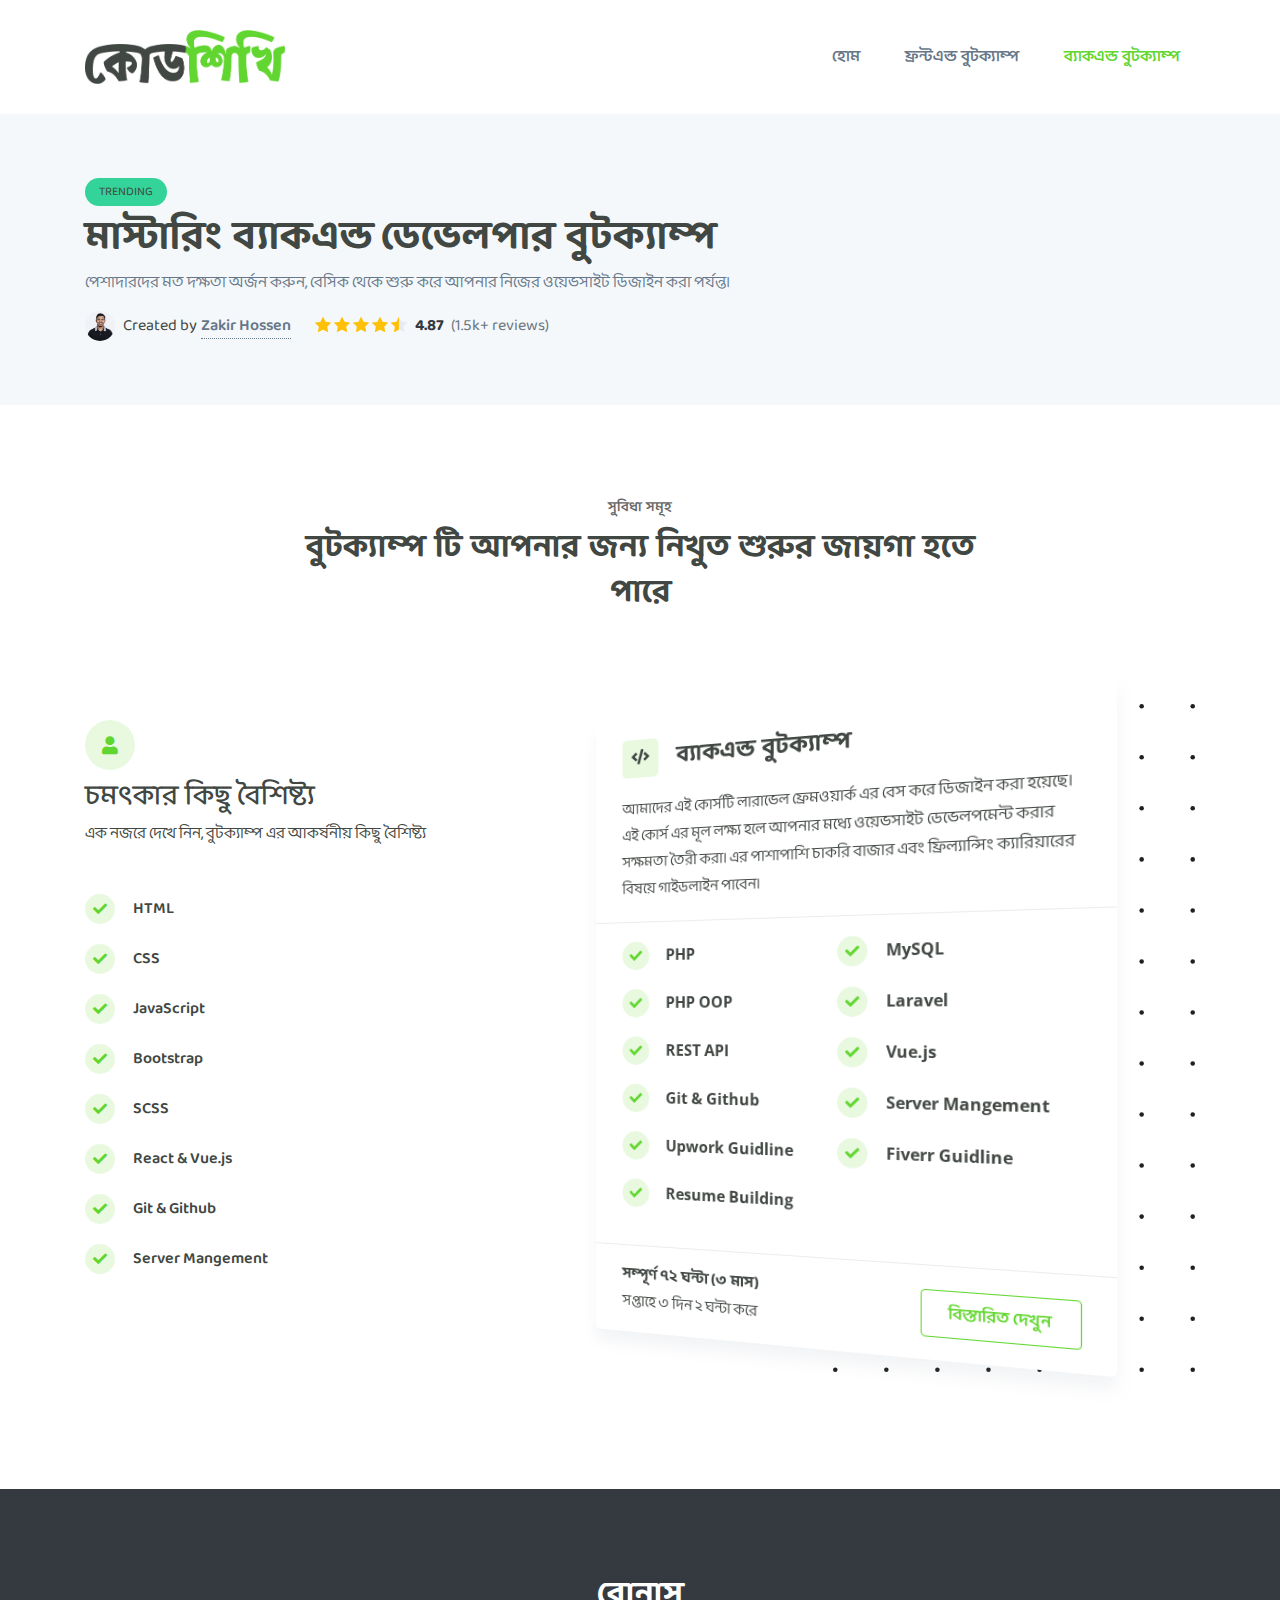
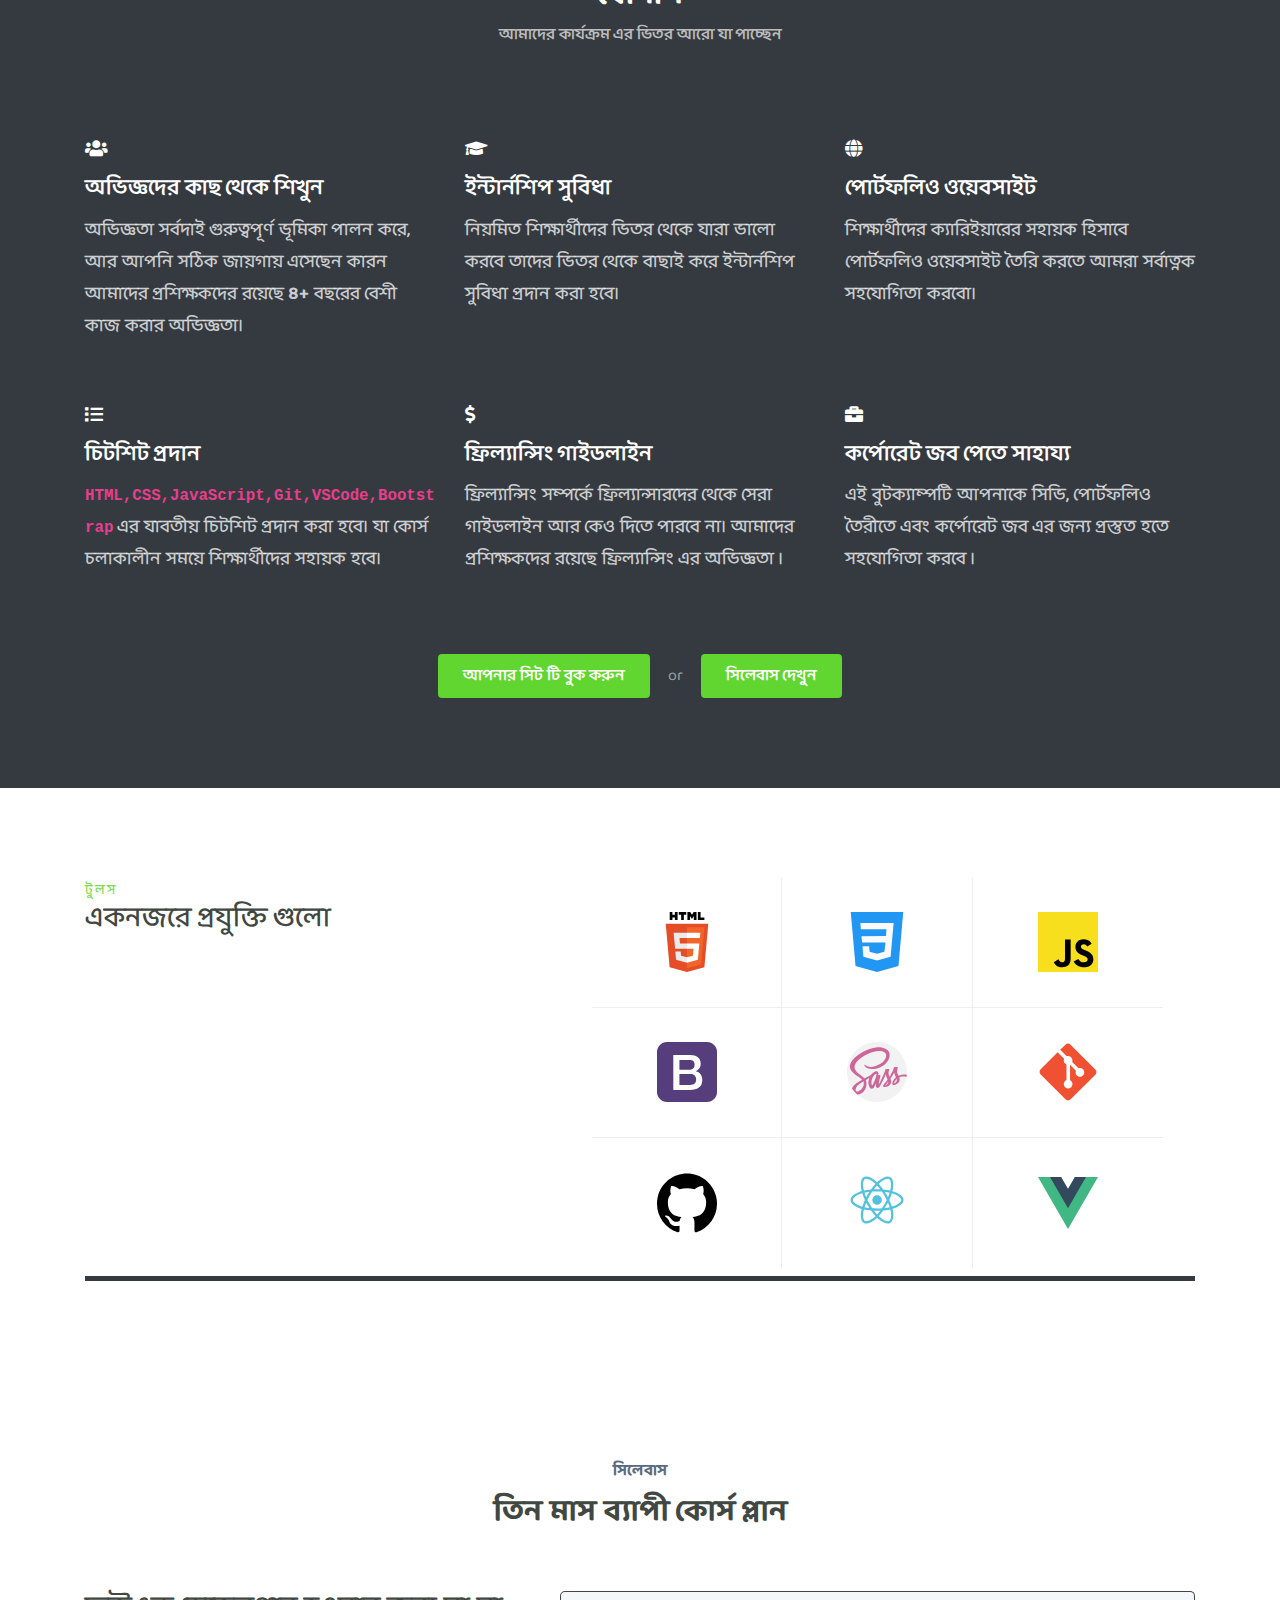
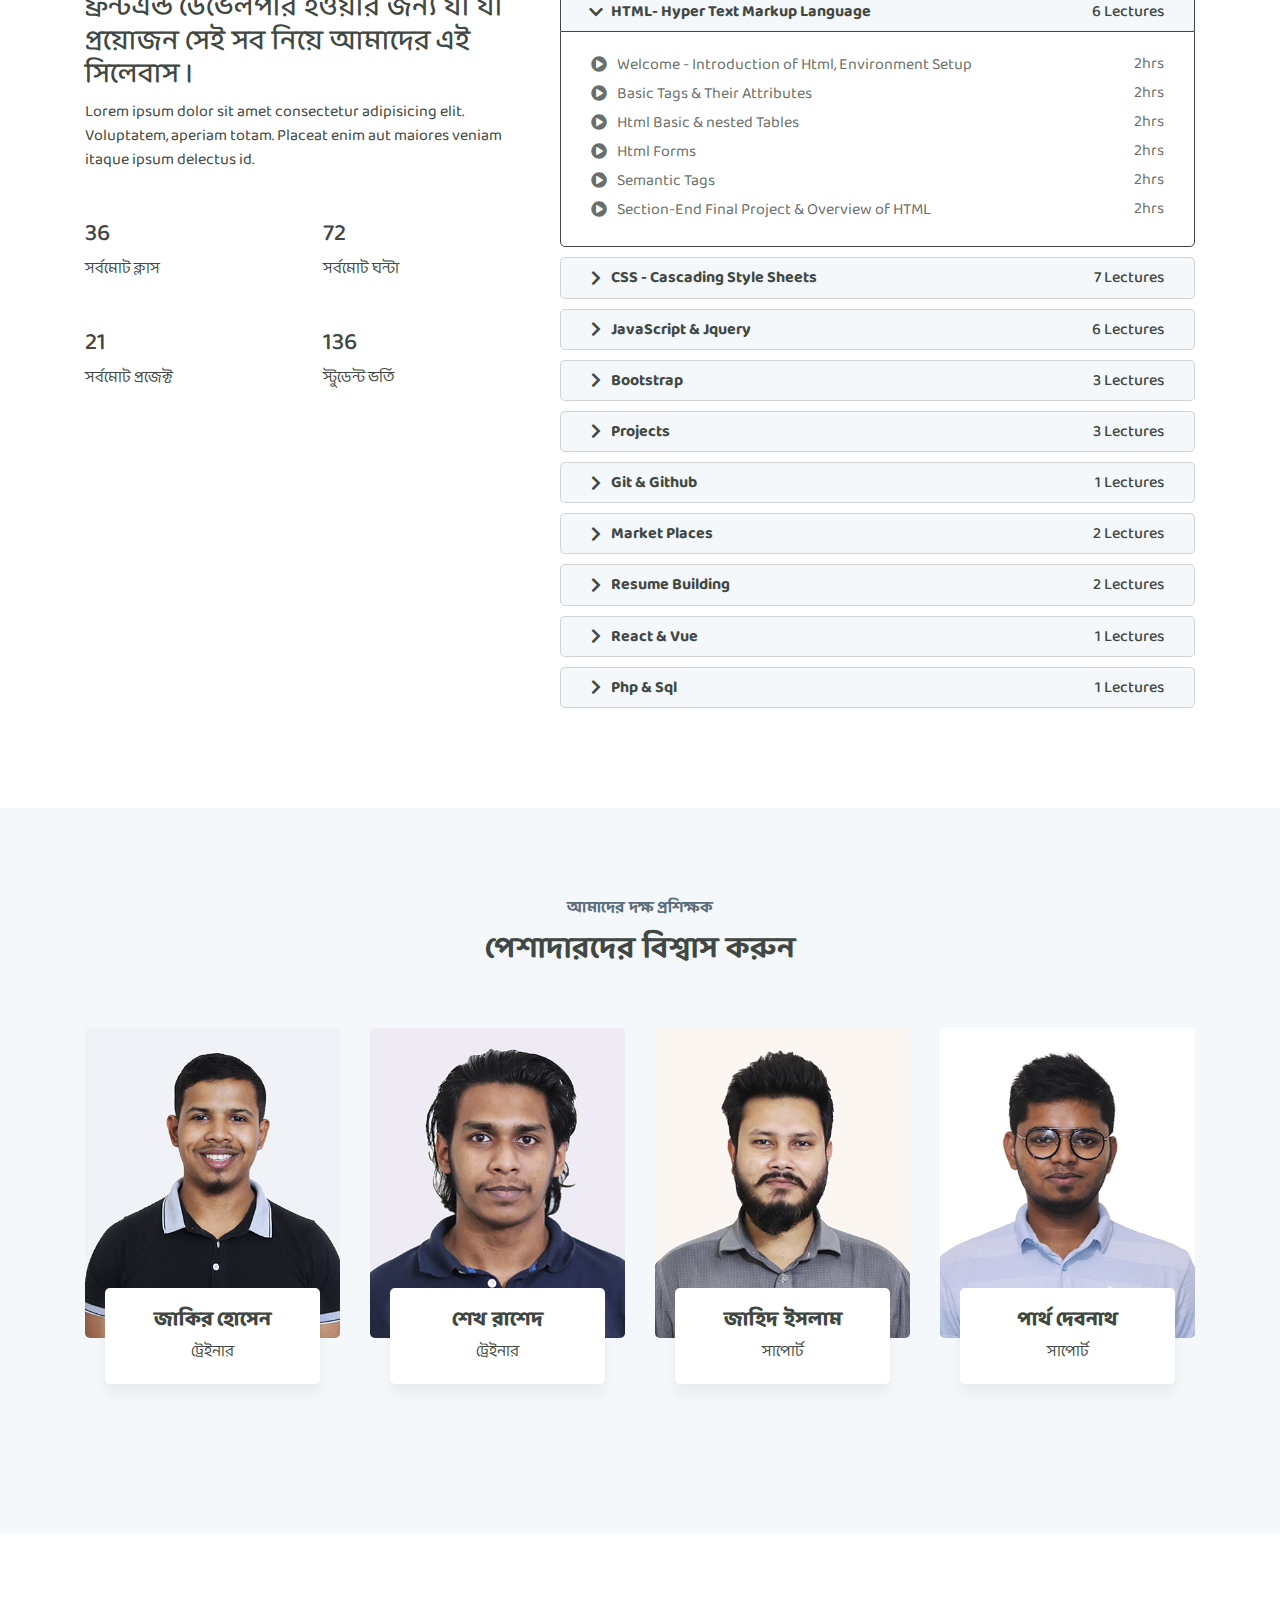
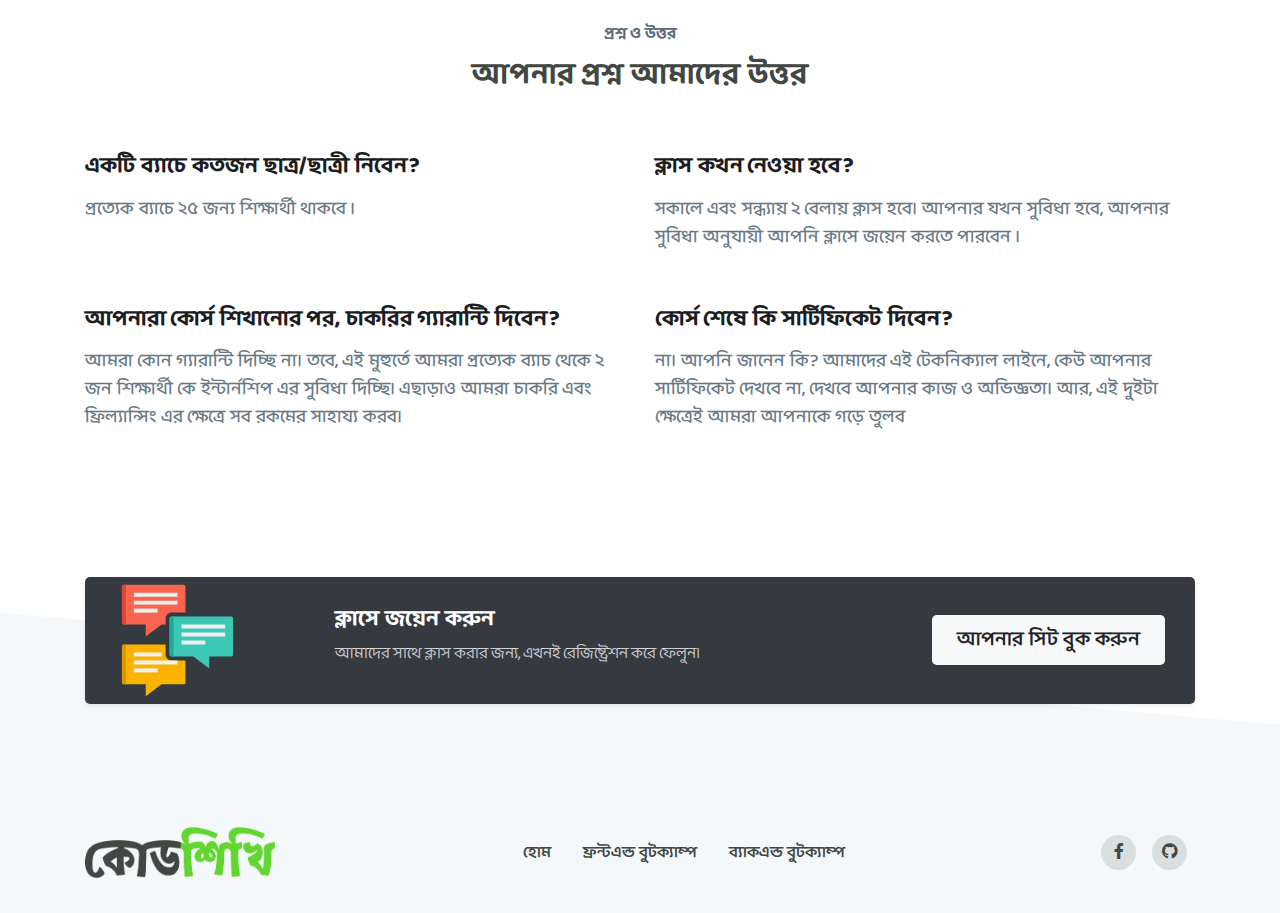
==== backend-bootcamp.html @ 2d335cb3 "modified extra more/ bonus section text" ====
<!DOCTYPE html>
<html lang="en">

<head>
    <meta charset="UTF-8">
    <meta name="viewport" content="width=device-width, initial-scale=1.0">
    <title> Backend Bootcamp - Codeshikhi </title>
    <!-- Favicon  -->
    <link rel="shortcut icon" href="assets/images/icon.png" type="image/x-icon">
    <!-- Fontawesome -->
    <link rel="stylesheet" href="assets/css/all.min.css">
    <!-- Bootstrap -->
    <link rel="stylesheet" href="assets/css/bootstrap.min.css">
    <!-- Main css -->
    <link rel="stylesheet" href="assets/css/main.css">
</head>

<body>

    <!-- header section start  -->
    <header class="header">
        <div class="container">
            <div class="row align-items-center">
                <div class="col-xl-12">
                    <nav class="navbar navbar-expand-lg navbar-light">
                        <a class="navbar-brand" href="index.html"><img src="assets/images/logo.png" alt="logo"></a>
                        <button class="navbar-toggler" type="button" data-toggle="collapse"
                            data-target="#navbarSupportedContent" aria-controls="navbarSupportedContent"
                            aria-expanded="false" aria-label="Toggle navigation">
                            <span class="navbar-toggler-icon"></span>
                        </button>

                        <div class="collapse navbar-collapse" id="navbarSupportedContent">
                            <ul class="navbar-nav nav ml-auto">
                                <li class="nav-item">
                                    <a class="nav-link" href="index.html">হোম
                                    </a>
                                </li>
                                <li class="nav-item">
                                    <a class="nav-link" href="frontend-bootcamp.html">ফ্রন্টএন্ড বুটক্যাম্প</a>
                                </li>
                                <li class="nav-item">
                                    <a class="nav-link active" href="backend-bootcamp.html">ব্যাকএন্ড বুটক্যাম্প</a>
                                </li>
                            </ul>
                        </div>
                    </nav>
                </div>
            </nav>
        </div>
    </header>
    <!-- header section end  -->

    <!-- banner section start  -->
    <section class="subbanner bg-light-gray">
        <div class="container">
            <div class="row align-items-center">
                <div class="col-md-10 col-12 col-lg-8">
                    <div class="subbanner__content">
                        <div class="btn-xs bg-color d-inline-block btn-pill text-uppercase mb-2">Trending</div>
                        <h1 class="subbanner__header"> মাস্টারিং ব্যাকএন্ড ডেভেলপার বুটক্যাম্প </h1>
                        <p class="subbanner__pra mb-3"> পেশাদারদের মত দক্ষতা অর্জন করুন, বেসিক থেকে শুরু করে ‍আপনার নিজের ওয়েভসাইট ডিজাইন করা পর্যন্ত। </p>
                        <div class="d-flex align-items-center flex-wrap">
                            <!-- Authors -->
                            <div class="d-flex align-items-center mr-4">
                                <div class="avatar-group">
                                    <span class="avatar avatar-xs avatar-circle">
                                        <img class="avatar-img" src="assets/images/team/Zakir.jpg" alt="Image Description">
                                    </span>
                                </div>
                                <span class="pl-2">Created by<a class="link-underline ml-1" target="_blank" href="https://zakirhossen.com">Zakir Hossen</a></span>
                            </div>
                            <!-- End Authors -->

                            <!-- Rating -->
                            <div class="d-flex align-items-center flex-wrap">
                                <ul class="list-inline mt-n1 mb-0 mr-2">
                                    <li class="list-inline-item mx-0">
                                        <img src="assets/images/star.svg" alt="Review rating" width="16">
                                    </li>
                                    <li class="list-inline-item mx-0">
                                        <img src="assets/images/star.svg" alt="Review rating" width="16">
                                    </li>
                                    <li class="list-inline-item mx-0">
                                        <img src="assets/images/star.svg" alt="Review rating" width="16">
                                    </li>
                                    <li class="list-inline-item mx-0">
                                        <img src="assets/images/star.svg" alt="Review rating" width="16">
                                    </li>
                                    <li class="list-inline-item mx-0">
                                        <img src="assets/images/star-half.svg" alt="Review rating" width="16">
                                    </li>
                                </ul>

                                <span class="d-inline-block">
                                    <span class="text-dark font-weight-bold mr-1">4.87</span>
                                    <span class="text-muted">(1.5k+ reviews)</span>
                                </span>
                            </div>
                            <!-- End Rating -->
                        </div>
                    </div>
                </div>
            </div>
        </div>
    </section>
    <!-- banner section end  -->

    <!-- features section start -->
    <section class="features">
        <div class="container">
            <div class="row">
                <div class="features__section text-center">
                    <span class="text-uppercase d-inline-block mb-2"> সুবিধা সমূহ </span>
                    <h2> বুটক্যাম্প টি আপনার জন্য নিখুত শুরুর জায়গা হতে পারে </h2>
                </div>
            </div>
            <div class="row">
                <div class="col-lg-5 col-md-12 col-sm-12 mb-5">
                    <div class="mb-5">
                        <div class="icon-box mt-3">
                            <i class="fas fa-user"></i>
                        </div>
                        <h3> চমৎকার কিছু বৈশিষ্ট্য </h3>
                        <p> এক নজরে দেখে নিন, বুটক্যাম্প এর আকর্ষনীয় কিছু বৈশিষ্ট্য </p>
                    </div>
                    <ul class="check-list">
                        <li>
                            <i class="fas fa-check"></i>
                            <p> HTML </p>
                        </li>
                        <li>
                            <i class="fas fa-check"></i>
                            <p> CSS </p>
                        </li>
                        <li>
                            <i class="fas fa-check"></i>
                            <p> JavaScript </p>
                        </li>
                        <li>
                            <i class="fas fa-check"></i>
                            <p> Bootstrap </p>
                        </li>
                        <li>
                            <i class="fas fa-check"></i>
                            <p> SCSS </p>
                        </li>
                        <li>
                            <i class="fas fa-check"></i>
                            <p> React & Vue.js </p>
                        </li>
                        <li>
                            <i class="fas fa-check"></i>
                            <p> Git & Github </p>
                        </li>
                        <li>
                            <i class="fas fa-check"></i>
                            <p> Server Mangement </p>
                        </li>
                    </ul>
                </div>
                <div class="col-lg-7 col-md-12 col-sm-12">
                    <div class="position-relative">
                        <div class="bootcamp-block  bootcamp-skew__30 featurescard">
                            <div class="header">
                                <div class="title">
                                    <div class="icon"> <i class="fas fa-code"></i> </div>
                                    <p> ব্যাকএন্ড বুটক্যাম্প </p>
                                </div>
                                <p> আমাদের এই কোর্সটি লারাভেল ফ্রেমওয়ার্ক এর বেস করে ডিজাইন করা হয়েছে। এই কোর্স এর মূল লক্ষ্য হলে আপনার মধ্যে ওয়েভসাইট ডেভেলপমেন্ট করার সক্ষমতা তৈরী করা। এর পাশাপাশি চাকরি বাজার এবং ফ্রিল্যান্সিং ক্যারিয়ারের বিষয়ে গাইডলাইন পাবেন। </p>
                            </div>
                            <div class="body">
                                <!-- <p class="headline"> আপনি যা যা শিখবেন </p> -->
                                <ul class="check-list">
                                    <li>
                                        <i class="fas fa-check"></i>
                                        <p> PHP </p>
                                    </li>
                                    <li>
                                        <i class="fas fa-check"></i>
                                        <p> MySQL </p>
                                    </li>
                                    <li>
                                        <i class="fas fa-check"></i>
                                        <p> PHP OOP </p>
                                    </li>
                                    <li>
                                        <i class="fas fa-check"></i>
                                        <p> Laravel </p>
                                    </li>
                                    <li>
                                        <i class="fas fa-check"></i>
                                        <p> REST API </p>
                                    </li>
                                    <li>
                                        <i class="fas fa-check"></i>
                                        <p> Vue.js </p>
                                    </li>
                                    <li>
                                        <i class="fas fa-check"></i>
                                        <p> Git & Github </p>
                                    </li>
                                    <li>
                                        <i class="fas fa-check"></i>
                                        <p> Server Mangement </p>
                                    </li>
                                    <li>
                                        <i class="fas fa-check"></i>
                                        <p> Upwork Guidline </p>
                                    </li>
                                    <li>
                                        <i class="fas fa-check"></i>
                                        <p> Fiverr Guidline </p>
                                    </li>
                                    <li>
                                        <i class="fas fa-check"></i>
                                        <p> Resume Building </p>
                                    </li>
                                </ul>
                            </div>
                            <div class="footer">
                                <div class="info">
                                    <h5>সম্পূর্ণ ৭২ ঘন্টা (৩ মাস)</h5>
                                    <p>সপ্তাহে ৩ দিন ২ ঘন্টা করে</p>
                                </div>
                                <a class="btn btn-primary btn-outline-primary" href="backend-bootcamp.html"> বিস্তারিত দেখুন </a>
                            </div>
                        </div>

                        <!-- SVG Elements -->
                        <div class="dot-shape">
                            <img src="assets/images/dots-2.svg" alt="shape">
                        </div>
                        <!-- End SVG Elements -->
                    </div>
                </div>
            </div>
        </div>
    </section>
    <!-- features section End -->

    <!--  Extra more  section start  -->
    <section class="go bg-dark extra">
        <div class="container">
            <div class="row">
                <div class="col-12">
                    <div class="section__info">
                        <h2 class="section_title"> <b>বোনাস</b></h2>
                        <div class="section_brief"> আমাদের কার্যক্রম এর ভিতর আরো যা পাচ্ছেন</div>
                    </div>
                </div>
            </div>
            <div class="row">
                <div class="col-lg-4 col-md-6">
                    <div class="go__box-content">
                        <span class="go_icon">
                            <!-- <i class="fas fa-user"></i> -->
                            <i class="fas fa-users"></i>
                        </span>
                        <h6 class="go_title">
                           অভিজ্ঞদের কাছ থেকে শিখুন
                        </h6>
                        <p class="go_brief">
                            অভিজ্ঞতা সর্বদাই গুরুত্বপূর্ণ ভূমিকা পালন করে, আর আপনি সঠিক জায়গায় এসেছেন কারন আমাদের প্রশিক্ষকদের রয়েছে <b>৪+</b> বছরের বেশী কাজ করার অভিজ্ঞতা।
                        </p>
                    </div>
                </div>
                <div class="col-lg-4 col-md-6">
                    <div class="go__box-content">
                        <span class="go_icon">
                            <i class="fas fa-graduation-cap"></i>
                        </span>
                        <h6 class="go_title">
                            ইন্টার্নশিপ সুবিধা
                        </h6>
                        <p class="go_brief">
                            নিয়মিত শিক্ষার্থীদের ভিতর থেকে যারা ভালো করবে তাদের ভিতর থেকে বাছাই করে ইন্টার্নশিপ সুবিধা প্রদান করা হবে।
                        </p>
                    </div>
                </div>
                <div class="col-lg-4 col-md-6">
                    <div class="go__box-content">
                        <span class="go_icon">
                            <!-- <i class="fab fa-internet-explorer"></i> -->
                            <i class="fas fa-globe"></i>
                        </span>
                        <h6 class="go_title">
                            পোর্টফলিও ওয়েবসাইট 
                        </h6>
                        <p class="go_brief">
                            শিক্ষার্থীদের ক্যারিইয়ারের সহায়ক হিসাবে পোর্টফলিও ওয়েবসাইট তৈরি করতে আমরা সর্বাত্নক সহযোগিতা করবো।
                        </p>
                    </div>
                </div>
                <div class="col-lg-4 col-md-6">
                    <div class="go__box-content">
                        <span class="go_icon">
                            <i class="fas fa-list"></i>
                        </span>
                        <h6 class="go_title">
                             চিটশিট প্রদান
                        </h6>
                        <p class="go_brief">
                            <code><b>HTML,CSS,JavaScript,Git,VSCode,Bootstrap</b></code> এর যাবতীয় চিটশিট প্রদান করা হবে। যা কোর্স চলাকালীন সময়ে শিক্ষার্থীদের সহায়ক হবে।
                        </p>
                    </div>
                </div>
                <div class="col-lg-4 col-md-6">
                    <div class="go__box-content">
                        <span class="go_icon">
                            <i class="fas fa-dollar-sign"></i>
                        </span>
                        <h6 class="go_title">
                            ফ্রিল্যান্সিং গাইডলাইন
                        </h6>
                        <p class="go_brief">
                            ফ্রিল্যান্সিং সম্পর্কে ফ্রিল্যান্সারদের থেকে সেরা গাইডলাইন আর কেও দিতে পারবে না। আমাদের প্রশিক্ষকদের রয়েছে ফ্রিল্যান্সিং এর অভিজ্ঞতা ।
                        </p>
                    </div>
                </div>
                <div class="col-lg-4 col-md-6">
                    <div class="go__box-content">
                        <span class="go_icon">
                            <i class="fas fa-briefcase"></i>
                        </span>
                        <h6 class="go_title">
                            কর্পোরেট জব পেতে সাহায্য
                        </h6>
                        <p class="go_brief">
                            এই বুটক্যাম্পটি আপনাকে সিভি, পোর্টফলিও তৈরীতে এবং কর্পোরেট জব এর জন্য প্রস্তুত হতে সহযোগিতা করবে ।
                        </p>
                    </div>
                </div>
            </div>

            <div class="row pt-5">
                <div class="col-12">
                    <ul class="go__btns">
                        <li><a href="#book" class="btn btn-primary"> আপনার সিট টি বুক করুন </a></li>
                        <li><a href="#">or</a></li>
                        <li><a href="#previewSyllabus" class="btn btn-primary"> সিলেবাস দেখুন </a></li>
                    </ul>
                </div>
            </div>
        </div>
    </section>
    <!--  Extra more  section end  -->

    
    <!-- platform section start -->
    <section class="platform">
        <div class="container">
            <div class="row">
                <div class="col-lg-5 col-md-6 col-sm-12">
                    <div class="platform__title mb-5">
                        <span>টুলস</span>
                        <h3> একনজরে প্রযুক্তি গুলো</h3>
                    </div>
                </div>
                <div class="col-lg-7 col-md-6 col-sm-12">
                    <div class="platform__list">
                        <div class="platform__logo platform__logo-one">
                            <img src="assets/images/technology/front-End/html.svg" alt="logo">
                        </div>


                        <div class="platform__logo platform__logo-two">
                            <img src="assets/images/technology/front-End/css.svg" alt="logo">
                        </div>

                        <div class="platform__logo platform__logo-three">
                            <img src="assets/images/technology/front-End/javaScript.svg" alt="logo">
                        </div>

                        <div class="platform__logo platform__logo-four">
                            <img src="assets/images/technology/front-End/bootstrap.svg" alt="logo">
                        </div>
                        <div class="platform__logo platform__logo-five">
                            <img src="assets/images/technology/front-End/scss.svg" alt="logo">
                        </div>
                        
                        <div class="platform__logo platform__logo-six">
                            <img src="assets/images/technology/front-End/git.svg" alt="logo">
                        </div>
                        <div class="platform__logo platform__logo-seven">
                            <img src="assets/images/technology/front-End/github.svg" alt="logo">
                        </div>

                        <div class="platform__logo platform__logo-eight">
                            <img src="assets/images/technology/front-End/react.svg" alt="logo" class="img-fluid">
                        </div>
                        <div class="platform__logo platform__logo-nine">
                            <img src="assets/images/technology/front-End/vue.svg" alt="logo" class="img-fluid">
                        </div>
                    </div>
                </div>
            </div>

            <div class="bg-dark mt-2 w-100" style="height: 5px;">
            </div>
        </div>
    </section>
    <!-- platform section end -->

    <!-- syllabus section start  -->
    <section class="syllabus" id="previewSyllabus">
        <div class="container">
            <div class="row">
                <div class="col-12">
                    <div class="trainer-title text-center">
                        <h6>  সিলেবাস </h6>
                        <h4> তিন মাস ব্যাপী কোর্স প্লান</h4>
                    </div>
                </div>
            </div>
            <div class="row">
                <div class="col-12 col-md-5">
                    <div class="mb-5">
                        <h3> ফ্রন্টএন্ড ডেভেলপার হওয়ার জন্য যা যা প্রয়োজন সেই সব নিয়ে আমাদের এই সিলেবাস । </h3>
                        <p>Lorem ipsum dolor sit amet consectetur adipisicing elit. Voluptatem, aperiam totam. Placeat enim aut maiores veniam itaque ipsum delectus id.</p>
                    </div>
                    <div class="row">
                        <div class="col-md-6 col-6">
                            <div class="mb-5">
                                <h4> 36 </h4>
                                <p> সর্বমোট ক্লাস </p>
                            </div>
                        </div>
                        <div class="col-md-6 col-6">
                            <div class="mb-5">
                                <h4> 72 </h4>
                                <p> সর্বমোট ঘন্টা </p>
                            </div>
                        </div>
                        <div class="col-md-6 col-6">
                            <div class="mb-5">
                                <h4> 21 </h4>
                                <p> সর্বমোট প্রজেক্ট </p>
                            </div>
                        </div>
                        <div class="col-md-6 col-6">
                            <div class="mb-5">
                                <h4> 136 </h4>
                                <p> স্টুডেন্ট ভর্তি </p>
                            </div>
                        </div>
                    </div>
                </div>
                <div class="col-12 col-md-7">
                    <div class="syllabus-data">
                        <div class="toggle active">
                            <div class="header bg-light-gray">
                                <div class="icon-group">
                                    <i class="fas fa-chevron-right down-arrow"></i>
                                    <h6 class="text">HTML- Hyper Text Markup Language</h6>
                                </div>
                                <h6 class="lecture-count">
                                    6 Lectures
                                </h6>
                            </div>
                            <div class="content">
                                <div class="class">
                                    <div class="icon-group">
                                        <i class="fas fa-play-circle"></i>
                                        <h6 class="text"> Welcome - Introduction of Html, Environment Setup  </h6>
                                    </div>
                                    <p class="count"> 2hrs </p>
                                </div>
                                <div class="class">
                                    <div class="icon-group">
                                        <i class="fas fa-play-circle"></i>
                                        <h6 class="text"> Basic Tags & Their Attributes </h6>
                                    </div>
                                    <p class="count"> 2hrs </p>
                                </div>
                                <div class="class">
                                    <div class="icon-group">
                                        <i class="fas fa-play-circle"></i>
                                        <h6 class="text">Html Basic & nested Tables </h6>
                                    </div>
                                    <p class="count"> 2hrs </p>
                                </div>
                                <div class="class">
                                    <div class="icon-group">
                                        <i class="fas fa-play-circle"></i>
                                        <h6 class="text"> Html Forms</h6>
                                    </div>
                                    <p class="count"> 2hrs </p>
                                </div>
                                <div class="class">
                                    <div class="icon-group">
                                        <i class="fas fa-play-circle"></i>
                                        <h6 class="text"> Semantic Tags </h6>
                                    </div>
                                    <p class="count"> 2hrs </p>
                                </div>
                                <div class="class">
                                    <div class="icon-group">
                                        <i class="fas fa-play-circle"></i>
                                        <h6 class="text"> Section-End Final Project & Overview of HTML  </h6>
                                    </div>
                                    <p class="count"> 2hrs </p>
                                </div>
                            </div>
                        </div>
                        <div class="toggle">
                            <div class="header bg-light-gray">
                                <div class="icon-group">
                                    <i class="fas fa-chevron-right down-arrow"></i>
                                    <h6 class="text"> CSS - Cascading Style Sheets </h6>
                                </div>
                                <h6 class="lecture-count">
                                    7 Lectures
                                </h6>
                            </div>
                            <div class="content">
                                <div class="class">
                                    <div class="icon-group">
                                        <i class="fas fa-play-circle"></i>
                                        <h6 class="text"> Welcome - Introduction of CSS, Environment Setup  </h6>
                                    </div>
                                    <p class="count"> 2hrs </p>
                                </div>
                                <div class="class">
                                    <div class="icon-group">
                                        <i class="fas fa-play-circle"></i>
                                        <h6 class="text"> CSS - Units & Spacing</h6>
                                    </div>
                                    <p class="count"> 2hrs </p>
                                </div>
                                <div class="class">
                                    <div class="icon-group">
                                        <i class="fas fa-play-circle"></i>
                                        <h6 class="text"> CSS - Display, Backgrounds & Pseudo (classes,Elements) </h6>
                                    </div>
                                    <p class="count"> 2hrs </p>
                                </div>
                                <div class="class">
                                    <div class="icon-group">
                                        <i class="fas fa-play-circle"></i>
                                        <h6 class="text"> CSS - Positions </h6>
                                    </div>
                                    <p class="count"> 2hrs </p>
                                </div>
                                <div class="class">
                                    <div class="icon-group">
                                        <i class="fas fa-play-circle"></i>
                                        <h6 class="text"> CSS - Flexbox </h6>
                                    </div>
                                    <p class="count"> 2hrs </p>
                                </div>
                                <div class="class">
                                    <div class="icon-group">
                                        <i class="fas fa-play-circle"></i>
                                        <h6 class="text"> CSS - Animations </h6>
                                    </div>
                                    <p class="count"> 2hrs </p>
                                </div>
                                <div class="class">
                                    <div class="icon-group">
                                        <i class="fas fa-play-circle"></i>
                                        <h6 class="text"> CSS - Media Query </h6>
                                    </div>
                                    <p class="count"> 2hrs </p>
                                </div>
                            </div>
                        </div>
                        <div class="toggle">
                            <div class="header bg-light-gray">
                                <div class="icon-group">
                                    <i class="fas fa-chevron-right down-arrow"></i>
                                    <h6 class="text"> JavaScript & Jquery </h6>
                                </div>
                                <h6 class="lecture-count">
                                    6 Lectures
                                </h6>
                            </div>
                            <div class="content">
                                <div class="class">
                                    <div class="icon-group">
                                        <i class="fas fa-play-circle"></i>
                                        <h6 class="text"> Welcome - Introduction of JavaScript & Jquery, Environment Setup  </h6>
                                    </div>
                                    <p class="count"> 2hrs </p>
                                </div>
                                <div class="class">
                                    <div class="icon-group">
                                        <i class="fas fa-play-circle"></i>
                                        <h6 class="text"> JavaScript Variable & DataTypes
                                        </h6>
                                    </div>
                                    <p class="count"> 2hrs </p>
                                </div>
                                <div class="class">
                                    <div class="icon-group">
                                        <i class="fas fa-play-circle"></i>
                                        <h6 class="text"> Logical Operators & Expression </h6>
                                    </div>
                                    <p class="count"> 2hrs </p>
                                </div>
                                <div class="class">
                                    <div class="icon-group">
                                        <i class="fas fa-play-circle"></i>
                                        <h6 class="text"> Conditional Statements & objects </h6>
                                    </div>
                                    <p class="count"> 2hrs </p>
                                </div>
                                <div class="class">
                                    <div class="icon-group">
                                        <i class="fas fa-play-circle"></i>
                                        <h6 class="text"> Functions </h6>
                                    </div>
                                    <p class="count"> 2hrs </p>
                                </div>
                                <div class="class">
                                    <div class="icon-group">
                                        <i class="fas fa-play-circle"></i>
                                        <h6 class="text"> DOM - Document Object Model</h6>
                                    </div>
                                    <p class="count"> 2hrs </p>
                                </div>
                                <div class="class">
                                    <div class="icon-group">
                                        <i class="fas fa-play-circle"></i>
                                        <h6 class="text">JavaScript Project</h6>
                                    </div>
                                    <p class="count"> 2hrs </p>
                                </div>
                                <div class="class">
                                    <div class="icon-group">
                                        <i class="fas fa-play-circle"></i>
                                        <h6 class="text">Jquery & Plugins</h6>
                                    </div>
                                    <p class="count"> 2hrs </p>
                                </div>
                            </div>
                        </div>
                        <div class="toggle">
                            <div class="header bg-light-gray">
                                <div class="icon-group">
                                    <i class="fas fa-chevron-right down-arrow"></i>
                                    <h6 class="text"> Bootstrap </h6>
                                </div>
                                <h6 class="lecture-count">
                                    3 Lectures
                                </h6>
                            </div>
                            <div class="content">
                                <div class="class">
                                    <div class="icon-group">
                                        <i class="fas fa-play-circle"></i>
                                        <h6 class="text">  Welcome - Introduction of Bootstrap, Environment Setup  </h6>
                                    </div>
                                    <p class="count"> 2hrs </p>
                                </div>
                                <div class="class">
                                    <div class="icon-group">
                                        <i class="fas fa-play-circle"></i>
                                        <h6 class="text"> Bootstrap Components Customizations & Uses</h6>
                                    </div>
                                    <p class="count"> 2hrs </p>
                                </div>
                                <div class="class">
                                    <div class="icon-group">
                                        <i class="fas fa-play-circle"></i>
                                        <h6 class="text">Bootstrap Grid Layout 
                                        </h6>
                                    </div>
                                    <p class="count"> 2hrs </p>
                                </div>
                                <div class="class">
                                    <div class="icon-group">
                                        <i class="fas fa-play-circle"></i>
                                        <h6 class="text"> REST API & Vue CRUD Part 3 </h6>
                                    </div>
                                    <p class="count"> 2hrs </p>
                                </div>
                            </div>
                        </div>
                        <div class="toggle">
                            <div class="header bg-light-gray">
                                <div class="icon-group">
                                    <i class="fas fa-chevron-right down-arrow"></i>
                                    <h6 class="text">Projects</h6>
                                </div>
                                <h6 class="lecture-count">
                                    3 Lectures
                                </h6>
                            </div>
                            <div class="content">
                                <div class="class">
                                    <div class="icon-group">
                                        <i class="fas fa-play-circle"></i>
                                        <h6 class="text"> Psd to html</h6>
                                    </div>
                                    <p class="count"> 2hrs </p>
                                </div>
                                <div class="class">
                                    <div class="icon-group">
                                        <i class="fas fa-play-circle"></i>
                                        <h6 class="text"> XD to html </h6>
                                    </div>
                                    <p class="count"> 2hrs </p>
                                </div>
                                <div class="class">
                                    <div class="icon-group">
                                        <i class="fas fa-play-circle"></i>
                                        <h6 class="text"> figma to html </h6>
                                    </div>
                                    <p class="count"> 2hrs </p>
                                </div>
                            </div>
                        </div>
                        <div class="toggle">
                            <div class="header bg-light-gray">
                                <div class="icon-group">
                                    <i class="fas fa-chevron-right down-arrow"></i>
                                    <h6 class="text">Git & Github</h6>
                                </div>
                                <h6 class="lecture-count">
                                    1 Lectures
                                </h6>
                            </div>
                            <div class="content">
                                <div class="class">
                                    <div class="icon-group">
                                        <i class="fas fa-play-circle"></i>
                                        <h6 class="text"> git & github Configuration</h6>
                                    </div>
                                    <p class="count"> 2hrs </p>
                                </div>
                            </div>
                        </div>
                        <div class="toggle">
                            <div class="header bg-light-gray">
                                <div class="icon-group">
                                    <i class="fas fa-chevron-right down-arrow"></i>
                                    <h6 class="text">Market Places</h6>
                                </div>
                                <h6 class="lecture-count">
                                    2 Lectures
                                </h6>
                            </div>
                            <div class="content">
                                <div class="class">
                                    <div class="icon-group">
                                        <i class="fas fa-play-circle"></i>
                                        <h6 class="text">Fiverr Market Place</h6>
                                    </div>
                                    <p class="count"> 2hrs </p>
                                </div>
                                <div class="class">
                                    <div class="icon-group">
                                        <i class="fas fa-play-circle"></i>
                                        <h6 class="text">Upwork Market Place</h6>
                                    </div>
                                    <p class="count"> 2hrs </p>
                                </div>
                            </div>
                        </div>
                        <div class="toggle">
                            <div class="header bg-light-gray">
                                <div class="icon-group">
                                    <i class="fas fa-chevron-right down-arrow"></i>
                                    <h6 class="text">Resume Building</h6>
                                </div>
                                <h6 class="lecture-count">
                                    2 Lectures
                                </h6>
                            </div>
                            <div class="content">
                                <div class="class">
                                    <div class="icon-group">
                                        <i class="fas fa-play-circle"></i>
                                        <h6 class="text">Prepare Your Resume For local Markets</h6>
                                    </div>
                                    <p class="count"> 2hrs </p>
                                </div>
                            </div>
                        </div>

                        <div class="toggle">
                            <div class="header bg-light-gray">
                                <div class="icon-group">
                                    <i class="fas fa-chevron-right down-arrow"></i>
                                    <h6 class="text">React & Vue</h6>
                                </div>
                                <h6 class="lecture-count">
                                    1 Lectures
                                </h6>
                            </div>
                            <div class="content">
                                <div class="class">
                                    <div class="icon-group">
                                        <i class="fas fa-play-circle"></i>
                                        <h6 class="text">Which Front End Framework will suitable for you</h6>
                                    </div>
                                    <p class="count"> 2hrs </p>
                                </div>
                                
                            </div>
                        </div>
                        <div class="toggle">
                            <div class="header bg-light-gray">
                                <div class="icon-group">
                                    <i class="fas fa-chevron-right down-arrow"></i>
                                    <h6 class="text">Php & Sql</h6>
                                </div>
                                <h6 class="lecture-count">
                                    1 Lectures
                                </h6>
                            </div>
                            <div class="content">
                                <div class="class">
                                    <div class="icon-group">
                                        <i class="fas fa-play-circle"></i>
                                        <h6 class="text">Php Crash Introduction</h6>
                                    </div>
                                    <p class="count"> 2hrs </p>
                                </div>
                                
                            </div>
                        </div>
                    </div>
                </div>
            </div>
        </div>
    </section>
    <!-- syllabus section end  -->

    <!-- Trainer section start -->
    <section class="trainer bg-light-gray">
        <div class="container ">
            <div class="row">
                <div class="col-12">
                    <div class="trainer-title text-center">
                        <h6> আমাদের দক্ষ প্রশিক্ষক </h6>
                        <h4> পেশাদারদের বিশ্বাস করুন </h4>
                    </div>
                </div>
            </div>
            <div class="row">
                <div class="col-12 col-sm-6 col-md-6 col-lg-3">
                    <div class="trainer-area">
                        <div class="trainer-area__image">
                            <img src="assets/images/team/Zakir.jpg" alt="trainer" class="img-fluid">
                        </div>
                        <div class="trainer-area__info text-center">
                            <h5>জাকির হোসেন</h5>
                            <p>ট্রেইনার</p>
                        </div>
                    </div>
                </div>
                <div class="col-12 col-sm-6 col-md-6 col-lg-3">
                    <div class="trainer-area">
                        <div class="trainer-area__image">
                            <img src="assets/images/team/Rashed.jpg" alt="trainer" class="img-fluid">
                        </div>
                        <div class="trainer-area__info text-center">
                            <h5>শেখ রাশেদ</h5>
                            <p>ট্রেইনার</p>
                        </div>
                    </div>
                </div>
                <div class="col-12 col-sm-6 col-md-6 col-lg-3">
                    <div class="trainer-area">
                        <div class="trainer-area__image">
                            <img src="assets/images/team/jahid.jpg" alt="support" class="img-fluid">
                        </div>
                        <div class="trainer-area__info text-center">
                            <h5>জাহিদ ইসলাম</h5>
                            <p>সাপোর্ট</p>
                        </div>
                    </div>
                </div>
                <div class="col-12 col-sm-6 col-md-6 col-lg-3">
                    <div class="trainer-area">
                        <div class="trainer-area__image">
                            <img src="assets/images/team/Partho.jpg" alt="support" class="img-fluid">
                        </div>
                        <div class="trainer-area__info text-center">
                            <h5>পার্থ দেবনাথ</h5>
                            <p>সাপোর্ট</p>
                        </div>
                    </div>
                </div>
            </div>
        </div>
    </section>
    <!-- Trainer section end -->


    <!-- FAQ section Start -->
    <section class="faq-area">
        <div class="container">
            <div class="row">
                <div class="col-12">
                    <div class="trainer-title text-center">
                        <h6> প্রশ্ন ও উত্তর </h6>
                        <h4> আপনার প্রশ্ন আমাদের উত্তর </h4>
                    </div>
                </div>
            </div>
            <div class="row">
                <div class="col-lg-6">
                    <div class="faq-area__text">
                        <h5> একটি ব্যাচে কতজন ছাত্র/ছাত্রী নিবেন? </h5>
                        <p> প্রত্যেক ব্যাচে ২৫ জন্য শিক্ষার্থী থাকবে । </p>
                    </div>
                </div>
                <div class="col-lg-6">
                    <div class="faq-area__text">
                        <h5> ক্লাস কখন নেওয়া হবে? </h5>
                        <p> সকালে এবং সন্ধ্যায় ২ বেলায় ক্লাস হবে। আপনার যখন সুবিধা হবে, আপনার সুবিধা অনুযায়ী আপনি ক্লাসে জয়েন করতে পারবেন ।  </p>
                    </div>
                </div>
                <div class="col-lg-6">
                    <div class="faq-area__text">
                        <h5> আপনারা কোর্স শিখানোর পর, চাকরির গ্যারান্টি দিবেন? </h5>
                        <p> আমরা কোন গ্যারান্টি দিচ্ছি না। তবে, এই মুহুর্তে আমরা প্রত্যেক ব্যাচ থেকে ২ জন শিক্ষার্থী কে ইন্টার্নশিপ এর সুবিধা দিচ্ছি। এছাড়াও আমরা চাকরি এবং ফ্রিল্যান্সিং এর ক্ষেত্রে সব রকমের সাহায্য করব। </p>
                    </div>
                </div>
                <div class="col-lg-6">
                    <div class="faq-area__text">
                        <h5> কোর্স শেষে কি সার্টিফিকেট দিবেন? </h5>
                        <p> না। আপনি জানেন কি? আমাদের এই টেকনিক্যাল লাইনে, কেউ আপনার সার্টিফিকেট দেখবে না, দেখবে আপনার কাজ ও অভিজ্ঞতা। আর, এই দুইটা ক্ষেত্রেই আমরা আপনাকে গড়ে তুলব </p>
                    </div>
                </div>
            </div>
        </div>
    </section>
    <!-- FAQ section end -->

    <div class="skew-shape bg-light-gray">
        <!-- Got Question section Start -->
        <section class="absolute p-0" id="book">
            <div class="container">
                <div class="got-question bg-dark shadow-sm">
                    <div class="got-question__info">
                        <h5> ক্লাসে জয়েন করুন </h5>
                        <p> আমাদের সাথে ক্লাস করার জন্য, এখনই রেজিষ্ট্রেশন করে ফেলুন। </p>
                    </div>
                    <a href="https://docs.google.com/forms/d/e/1FAIpQLSeEBvQDWwXKqxM5rph_JMviWpMHqUOWPrk_TP_kEPqS0PnBVQ/viewform" class="btn btn-light btn-lg"> আপনার সিট বুক করুন </a>
                </div>
            </div>
        </section>
        <!-- Got Question section End -->
        <!-- footer section start -->
        <footer class="footer">
            <div class="container">
                <!-- start from here  -->
                <div class="footer-content">
                    <!-- logo goes here -->
                    <div class="footer__logo">
                        <img src="assets/images/logo.png" alt="logo" class="img-fluid">
                    </div>
                    <!-- FOOTER MENU GOES HERE -->
                    <ul class="footer__menues mb-0">
                        <li><a href="index.html"> হোম </a></li>
                        <li><a href="frontend-bootcamp.html"> ফ্রন্টএন্ড বুটক্যাম্প </a> </li>
                        <li><a href="backend-bootcamp.html"> ব্যাকএন্ড বুটক্যাম্প </a> </li>
                    </ul>
                    <ul class="footer__social-icon ml-0">
                        <li><a href="https://www.facebook.com/codeshikhibd" target="__blank"><i class="fab fa-facebook-f"></i></a></li>
                        <li><a href="https://github.com/codeshikhi" target="__blank"><i class="fab fa-github"></i></a></li>
                    </ul>
                </div>
            </div>
        </footer>
        <!-- footer section end -->
    </div>

    <!-- All js Goes here -->
    <script src="assets/js/jquery-3.5.1.slim.min.js"></script>
    <script src="assets/js/popper.min.js"></script>
    <script src="assets/js/bootstrap.min.js"></script>
    <script src="assets/js/app.js"></script>
</body>

</html>
---- assets/css/main.css ----
@import url("https://fonts.googleapis.com/css2?family=Baloo+Da+2:wght@400;500;600;700;800&family=Open+Sans:wght@400;600;700;800&display=swap");
* {
  margin: 0;
  padding: 0;
  box-sizing: border-box;
}

ul,
ol,
dl {
  list-style: none;
  margin: 0;
}

a, a:hover, a:active, a:focus {
  text-decoration: none;
}

button, button:hover,
.btn:hover,
input:hover, button:active,
.btn:active,
input:active, button:focus,
.btn:focus,
input:focus,
.btn,
input {
  border: none;
  outline: none;
  box-shadow: none;
}

article,
aside,
details,
figcaption,
figure,
footer,
header,
hgroup,
menu,
nav,
section {
  display: block;
}

/**
 * 1. Remove the bottom border in Chrome 57- and Firefox 39-.
 * 2. Add the correct text decoration in Chrome, Edge, IE, Opera, and Safari.
 */
abbr[title] {
  border-bottom: none;
  /* 1 */
  text-decoration: underline;
  /* 2 */
  text-decoration: underline dotted;
  /* 2 */
}

/*
 * Remove the text shadow on text selections (opinionated).
 * 1. Restore the coloring undone by defining the text shadow (opinionated).
 */

::selection {
  background-color: #b3d4fc;
  /* 1 */
  color: #000000;
  /* 1 */
  text-shadow: none;
}

html {
  scroll-behavior: smooth;
}

body {
  font-family: 'Baloo Da 2', cursive;
  font-weight: 400;
  color: #414742;
}

a, a:hover, a:active, a:focus {
  display: inline-block;
  transition: color 0.2s linear;
}

section {
  padding: 90px 0px;
}

section,
footer {
  padding: 90px 0px;
}

.btn-primary {
  background-color: #62d630 !important;
}

.btn-outline-primary {
  background-color: transparent !important;
  border: 1px solid #62d630 !important;
  color: #62d630 !important;
}

.btn-outline-primary:hover {
  background-color: #62d630 !important;
  color: #414742 !important;
}

.btn {
  padding: 10px 25px;
  font-weight: 600;
}

ul.check-list li {
  display: flex;
  align-items: center;
  margin-bottom: 20px;
}

ul.check-list li i {
  font-size: 14px;
  width: 30px;
  height: 30px;
  color: #62d630;
  background: rgba(55, 125, 255, 0.1);
  background-color: rgba(98, 214, 48, 0.15);
  border-radius: 50%;
  text-align: center;
  line-height: 30px;
}

ul.check-list li p {
  color: #414742;
  font-size: 16px;
  font-weight: 600;
  line-height: 1.6;
  margin-left: 18px;
  margin-bottom: 0;
}

.bg-dark {
  background-color: #414742;
}

.bg-primary {
  background-color: #57c527 !important;
}

.bg-gray {
  background-color: #e5e7eb !important;
}

.bg-light-gray {
  background-color: #F4F8FB !important;
}

.text-color {
  color: #10b981 !important;
}

.bg-color {
  background-color: #34d399 !important;
}

.transform-y50 {
  transform: translateY(50%);
}

.icon-box {
  margin-bottom: 10px;
}

.icon-box i {
  font-size: 18px;
  width: 50px;
  height: 50px;
  color: #62d630;
  background: rgba(55, 125, 255, 0.1);
  background-color: rgba(98, 214, 48, 0.15);
  border-radius: 50%;
  text-align: center;
  line-height: 50px;
}

.btn-primary {
  color: #fff;
  background-color: #377dff;
}

.btn-primary:hover {
  box-shadow: 0 5px 10px 0px rgba(65, 71, 66, 0.2);
}

/* ====  Responsive Css will be go here ==== */
/* === For Small Device ( 0px - 767px) == */
/* === For Extra small Device ( 320px - 575px) == */
/* === For Medium Device ( 768px - 1023px) == */
/* === For Large Device ( 1024px - 1200px) == */
.navbar {
  padding: 25px 0;
}

.navbar-brand img {
  width: 200px;
}

.nav-item .active {
  color: #62d630 !important;
}

.nav-link {
  padding-right: 15px !important;
  padding-left: 15px !important;
  font-size: 16px;
  color: #677788 !important;
  font-weight: 600;
  text-transform: capitalize;
}

.nav-link:hover {
  color: #62d630 !important;
}

.nav li {
  margin-left: 15px;
}

/* === For Small Device ( 0px - 767px) == */
@media (max-width: 767px) {
  .navbar-collapse {
    background-color: #f8f9fa;
    padding: 20px 0;
  }
  .nav li {
    padding: 8px 0;
  }
}

.banner__heading {
  font-weight: 600;
  line-height: 1.4;
  color: #414742;
}

.banner__pra {
  font-size: 16px;
  color: #677788;
  line-height: 1.6;
}

.banner__button .btn-wide {
  min-width: 10rem;
  padding-top: 14px;
  padding-bottom: 14px;
}

.banner__button .btn-link {
  font-weight: 600;
  color: #62d630;
}

.banner__button .btn-link:hover {
  color: #414742;
  text-decoration: none;
}

.banner__small {
  color: #677788;
  font-size: 14px;
}

@media (max-width: 767px) {
  section.banner .banner__image {
    display: none;
  }
}

section.bootcamp .heading-title {
  font-size: 48px;
  font-weight: 800;
  padding-bottom: 60px;
}

section.bootcamp .heading-title span {
  background-color: rgba(98, 214, 48, 0.15);
  border-radius: 5px;
  padding: 5px 15px;
  text-transform: lowercase;
  color: #62d630;
  display: inline-block;
}

.bootcamp-block {
  border: 1px solid #fff;
  border-radius: 5px;
  margin-bottom: 50px;
  background-color: white;
  box-shadow: 0 0 20px rgba(65, 71, 66, 0.1);
}

.bootcamp-block .header {
  padding: 20px 30px;
}

.bootcamp-block .header .title {
  display: flex;
  align-items: center;
  margin-bottom: 20px;
}

.bootcamp-block .header .title .icon {
  height: 40px;
  width: 40px;
  line-height: 40px;
  background-color: rgba(98, 214, 48, 0.15);
  text-align: center;
  margin-right: 20px;
  border-radius: 5px;
}

.bootcamp-block .header .title p {
  font-size: 24px;
  margin-bottom: 0;
  color: #414742;
  font-weight: bolder;
}

.bootcamp-block .header p {
  color: #414742;
  line-height: 28px;
  margin-bottom: 0;
}

.bootcamp-block .body {
  border-top: 1px solid #ececec;
  padding: 20px 30px;
}

.bootcamp-block .body .headline {
  font-weight: bolder;
  font-size: 20px;
  margin-bottom: 20px;
}

.bootcamp-block .body ul.check-list {
  display: flex;
  flex-wrap: wrap;
}

.bootcamp-block .body .check-list {
  margin-bottom: 0;
}

.bootcamp-block .body .check-list li {
  width: 50%;
}

.bootcamp-block .body .check-list li p {
  font-family: 'Open Sans', sans-serif;
  font-weight: 700;
}

.bootcamp-block .footer {
  border-top: 1px solid #ececec;
  padding: 20px 30px;
  display: flex;
  justify-content: space-between;
  align-items: center;
}

.bootcamp-block .footer .info h5 {
  font-size: 16px;
  font-weight: bold;
  color: #414742;
}

.bootcamp-block .footer .info p {
  margin-bottom: 0;
  font-size: 16px;
  color: rgab(#414742, 0.5);
}

.bootcamp-skew__30 {
  transform: perspective(300px) rotateY(-5deg) translateX(20px);
}

@media (max-width: 1024px) {
  .bootcamp__packages {
    margin-bottom: 30px !important;
  }
}

/* === For Small Device ( 0px - 767px) == */
@media (max-width: 767px) {
  section.bootcamp .heading-title {
    font-size: 40px;
    text-align: center;
  }
}

/* === For Extra small Device ( 320px - 575px) == */
@media (min-width: 320px) and (max-width: 575px) {
  .section_title {
    font-size: 18px;
    line-height: 18px;
  }
}

/* === For Medium Device ( 768px - 1023px) == */
@media (max-width: 991px) {
  .bootcamp-block.bootcamp-skew__30 {
    transform: none;
  }
}

/* === For Large Device ( 1024px - 1200px) == */
.trainer-title {
  margin-bottom: 60px;
}

.trainer-title h6 {
  color: #5b6d7c;
  font-weight: bold;
  text-transform: uppercase;
  margin-bottom: 15px;
}

.trainer-title h4 {
  color: #414742;
  font-weight: bold;
  font-size: 30px;
}

.trainer-area {
  max-width: 450px;
  margin: auto;
  margin-bottom: 30px;
}

.trainer-area__image {
  border-radius: 5px;
  overflow: hidden;
}

.trainer-area__image img {
  transition: 0.3s all linear;
  height: 310px;
  width: 100%;
  object-fit: cover;
}

.trainer-area__info {
  padding: 20px 0px;
  border-radius: 5px;
  position: relative;
  margin: -50px 20px 0px;
  z-index: 1;
  background-color: #ffffff;
  box-shadow: 0px 10px 10px rgba(195, 195, 195, 0.2);
}

.trainer-area__info h5 {
  font-size: 20px;
  font-weight: 900;
  color: #414742;
}

.trainer-area__info p {
  font-size: 16px;
  color: #414742;
  margin-bottom: 0 !important;
}

.trainer-area:hover .trainer-area__image img {
  transform: rotate(5deg) scale(1.1);
}

section.trainer {
  padding-bottom: 120px;
}

/* === For Small Device ( 0px - 767px) == */
@media (max-width: 767px) {
  .trainer-area {
    margin-bottom: 30px;
  }
}

.call-to-action {
  padding: 35px 0px 35px 25px;
  background-position: right;
  background-repeat: no-repeat;
  background-size: contain;
  border-radius: 5px;
  margin-bottom: 30px;
}

.call-to-action__title {
  color: #fff;
}

.call-to-action__title h4 {
  font-weight: 700;
  font-size: 28px;
}

.call-to-action__text {
  margin: 15px 0px 18px;
  color: #fff;
  max-width: 300px;
}

.call-to-action__text p {
  font-size: 16px;
}

/* === For Extra small Device ( 320px - 575px) == */
/* === For Medium Device ( 768px - 1023px) == */
/* === For Large Device ( 1024px - 1200px) == */
.go {
  color: #fff;
}

.go .section__info {
  text-align: center !important;
  margin-bottom: 60px;
}

.go .section__info .section_title {
  margin-bottom: 0;
  padding-bottom: 12px;
  line-height: 32px;
}

.go .section__info .section_title span {
  background-color: transparent;
  color: #fff;
}

.go .section__info .section_brief {
  font-size: 16px;
  font-weight: 600;
  width: 50%;
  margin: auto;
  color: #bbbbbb;
}

.go__box-content {
  margin: 30px 0px;
}

.go_icon {
  font-size: 18px;
}

.go_title {
  font-size: 22px;
  font-weight: 600;
  margin: 12px 0px;
}

.go_brief {
  font-size: 18px;
  line-height: 32px;
  color: rgba(255, 255, 255, 0.75);
  font-weight: 500;
}

.go__btns {
  display: flex;
  justify-content: center;
  align-items: center;
}

.go__btns li:nth-child(2) {
  padding: 0px 18px;
}

.go__btns li:nth-child(2) a {
  color: rgba(221, 221, 221, 0.63);
}

/* ====  Responsive Css will be go here ==== */
/* === For Small Device ( 0px - 767px) == */
@media (max-width: 767px) {
  .section_title {
    font-size: 28px;
  }
  .section_brief {
    width: 100% !important;
  }
  .go__btns {
    flex-direction: column;
  }
}

.syllabus #accordion .card {
  max-width: 750px;
  margin: auto;
}

.syllabus #accordion .card-header .btn {
  display: flex;
  justify-content: space-between;
  color: #414742;
}

.syllabus #accordion .card-header .btn:hover {
  text-decoration: none;
}

.syllabus #accordion .card-header .btn.collapsed i {
  transform: rotate(-90deg);
}

.syllabus #accordion .card-header .btn i {
  transform: rotate(90deg);
  transition: all 0.3s linear;
  margin-right: 15px;
}

.syllabus #accordion .card-header .btn .left {
  font-size: 18px;
  line-height: 28px;
}

.syllabus #accordion .card-header .btn .right {
  font-size: 14px;
  line-height: 24px;
  font-weight: 600;
}

.syllabus #accordion .card-body {
  padding: 1.25rem 35px;
  margin: 0px 25px;
}

.syllabus #accordion .card__course-syllabus-item {
  display: flex;
  justify-content: space-between;
  margin: 16px 0px;
}

.syllabus #accordion .card__preview {
  font-size: 16px;
  font-weight: 400;
}

.toggle {
  margin-bottom: 10px;
}

.toggle.active .icon-group i.down-arrow {
  transform: rotate(90deg);
}

.toggle.active .header {
  border-bottom: 0;
  border-bottom-left-radius: 0;
  border-bottom-right-radius: 0;
  border-color: #414742;
}

.toggle.active .content {
  display: block;
  border-color: #414742;
}

.toggle .header {
  display: flex;
  justify-content: space-between;
  align-items: center;
  border: 1px solid rgba(65, 71, 66, 0.2);
  padding: 10px 30px;
  border-radius: 5px;
  cursor: pointer;
}

.toggle .header .lecture-count {
  margin-bottom: 0;
}

.toggle .header .icon-group .text {
  font-weight: 700;
}

.toggle .content {
  padding: 20px 30px;
  border: 1px solid rgba(65, 71, 66, 0.2);
  border-bottom-left-radius: 5px;
  border-bottom-right-radius: 5px;
  display: none;
}

.toggle .content .class {
  display: flex;
  justify-content: space-between;
  align-items: center;
  margin-bottom: 5px;
}

.toggle .content .class .count {
  color: rgba(65, 71, 66, 0.8);
}

.toggle .content .class .icon-group i {
  color: rgba(65, 71, 66, 0.8);
}

.toggle .content .class .icon-group .text {
  color: rgba(65, 71, 66, 0.8);
  font-weight: 400;
}

.toggle .icon-group {
  display: flex;
  align-items: center;
}

.toggle .icon-group i {
  margin-right: 10px;
}

.toggle .icon-group .text {
  display: inline-block;
  margin-bottom: 0;
  font-weight: 700;
}

.toggle p {
  margin-bottom: 0;
}

.theme--White {
  --backgroundColor: #fff;
  --linkColor: var(--accentColor);
  --linkHoverColor: #0a2540;
  --buttonColor: var(--accentColor);
  --buttonHoverColor: #0a2540;
  --buttonDisabledColor: #cfd7df;
  --buttonDisabledOpacity: 0.7;
  --knockoutColor: #fff;
  --knockoutDisabledColor: #8898aa;
  --guideSolidColor: rgba(66, 71, 112, 0.06);
  --guideDashedColor: rgba(66, 71, 112, 0.09);
  --titleColor: #0a2540;
  --textColor: #425466;
  --inputBackground: #f1f4f7;
  --inputPlaceholderColor: #acb9c5;
  --inputTextColor: #0a2540;
  --annotationColor: #8c9eb1;
  --maskFadeColor: rgba(0, 0, 0, 0.4);
  --navColor: #0a2540;
  --navHoverColor: #0a2540;
  --navHoverOpacity: 0.6;
  --footerColor: #0a2540;
  --cardBorderColor: #cbd6e0;
  --cardBackground: #fff;
  --subcardBackground: #f6f9fc;
  --tableIconColor: #8c9eb1;
  --stripeAccentWhite: #fff;
  --stripeAccentLight: #e3e7ec;
  --stripeAccentDark: #0a2540;
  --bulletColor: #cfd7df;
  --footnoteTextColor: #4d5b78;
  --disclaimerTextColor: #707f98;
}

.faq-area__text {
  margin-bottom: 55px;
}

.faq-area__text h5 {
  margin-bottom: 15px;
  color: #1C1D1F;
  font-weight: 700;
  font-size: 22px;
}

.faq-area__text p {
  color: #677987;
  font-size: 18px;
  font-weight: 500;
  line-height: 28px;
}

.got-question {
  background-color: #62d630;
  padding: 30px;
  padding-left: 250px;
  border-radius: 5px;
  background-image: url(../images/comments.svg);
  background-position: 3%;
  background-repeat: no-repeat;
  background-size: contain;
}

.got-question__info {
  color: #ffffff;
}

.got-question__info h5 {
  font-weight: 700;
  font-size: 22px;
  margin-bottom: 0px;
}

.got-question__info p {
  font-size: 16px;
  color: rgba(255, 255, 255, 0.75);
  margin-bottom: 0px;
  padding: 8px 0px;
}

@media (min-width: 768px) and (max-width: 991px) {
  .got-question {
    padding-left: 118px;
    text-align: right;
  }
}

@media (min-width: 576px) and (max-width: 767px) {
  .got-question {
    flex-wrap: wrap;
    background-position: center left;
    background-size: 150px;
  }
  .got-question {
    padding-left: 150px;
  }
  .got-question .btn {
    margin: 0 auto;
  }
}

@media (max-width: 575px) {
  .got-question {
    background-image: none;
    padding: 30px;
    text-align: center;
  }
  .got-question__info {
    margin-bottom: 10px;
  }
}

@media (min-width: 992px) {
  .got-question {
    display: flex;
    justify-content: space-between;
    align-items: center;
  }
}

.footer {
  padding: 35px 0px;
}

.footer__logo img {
  max-width: 190px;
}

.footer__menues {
  display: flex;
  justify-content: center;
}

.footer__menues li {
  margin: 0px 16px;
}

.footer__menues li a {
  font-size: 16px;
  line-height: 24px;
  color: #414742;
  font-weight: 600;
  text-transform: capitalize;
}

.footer__menues li a:hover {
  color: #62d630;
}

.footer__social-icon {
  display: flex;
  margin-left: auto;
  justify-content: flex-end;
}

.footer__social-icon li {
  margin: 0px 8px;
}

.footer__social-icon li a {
  background-color: rgba(65, 71, 66, 0.15);
  width: 35px;
  height: 35px;
  line-height: 35px;
  border-radius: 50%;
  text-align: center;
  color: #414742;
}

.footer__social-icon li a:hover {
  color: white;
  background-color: #62d630;
}

.footer .footer-content {
  display: flex;
  justify-content: space-between;
  align-items: center;
}

/* ====  Responsive Css will be go here ==== */
.skew-shape {
  position: relative;
  overflow: hidden;
}

.skew-shape .footer {
  padding-top: 250px;
}

.skew-shape .footer.pt-400 {
  padding-top: 400px;
}

.skew-shape .absolute {
  position: absolute;
  width: 100%;
  z-index: 11;
  top: 0;
  left: 0;
}

.skew-shape::after {
  position: absolute;
  top: -100px;
  left: 0;
  content: '';
  width: calc(100% + 200px);
  height: 200px;
  background-color: white;
  transform: rotate(5deg);
  z-index: 1;
}

@media (max-width: 767px) {
  .footer-content {
    flex-wrap: wrap;
    justify-content: center;
  }
  .footer-content .footer__menues {
    margin-top: 30px;
    width: 100%;
  }
  .footer-content .footer__social-icon {
    margin-top: 10px;
  }
}

@media (max-width: 767px) {
  .homepage-footer.bg-light-gray {
    background-color: transparent !important;
  }
}

@media (max-width: 991px) {
  .homepage-footer.bg-light-gray {
    background-color: transparent !important;
  }
  .homepage-footer.skew-shape {
    overflow: visible;
    position: unset;
  }
  .homepage-footer .call-action {
    position: unset;
  }
}

/* === For Extra small Device ( 320px - 575px) == */
@media (min-width: 320px) and (max-width: 575px) {
  .section.bootcamp .heading-title {
    text-align: center;
    font-size: 35px;
  }
}

/* === For Medium Device ( 768px - 1023px) == */
@media (min-width: 768px) and (max-width: 991px) {
  section.bootcamp .heading-title {
    font-size: 36px;
  }
  .bootcamp-block .body .check-list li {
    width: 100%;
  }
  .bootcamp-block .footer {
    flex-wrap: wrap;
  }
  .banner__image {
    display: none;
  }
}

@media (max-width: 767px) {
  .footer .footer-content {
    justify-content: center;
  }
  .footer-content .footer__social-icon {
    margin-top: 20px;
  }
}

.subbanner {
  background-size: cover;
  background-repeat: no-repeat;
  background-position: top center;
  position: relative;
  z-index: 1;
  padding: 64px 0;
}

.subbanner .btn-pill {
  padding: 5px 14px;
  border-radius: 20px;
  font-size: 12px;
}

.subbanner .btn-success {
  color: #fff;
  background-color: #00c9a7;
  border-color: #00c9a7;
}

.subbanner .btn-success:hover {
  background-color: #00c9a7;
  border-color: #00c9a7;
}

.subbanner__header {
  font-weight: 700;
  color: #414742;
  line-height: 1.2;
}

.subbanner__pra {
  color: #677788;
  line-height: 1.6;
  max-width: 750px;
}

.subbanner .avatar img {
  width: 30px;
  height: 30px;
  object-fit: cover;
  border-radius: 50%;
}

.subbanner__wonner {
  color: #677788;
}

.subbanner .link-underline {
  color: #677788;
  transition: .3s !important;
  font-weight: 600;
  border-bottom: 1px dotted #677788;
}

.subbanner .link-underline:hover {
  color: #0052ea;
  border-color: #0052ea;
}

/* ====  Responsive Css will be go here ==== */
/* === For Large Device ( 1024px - 1200px) == */
/* === For Medium Device ( 768px - 1023px) == */
/* === For Small Device ( 0px - 767px) == */
/* === For Extra small Device ( 320px - 575px) == */
.w-80 {
  width: 80%;
  margin: 0 auto;
}

.features__section {
  max-width: 60%;
  margin: auto;
  margin-bottom: 80px;
}

.features__section span {
  font-size: 14px;
  color: #676767;
  font-weight: 600;
}

.features__section h2 {
  font-weight: 700;
  line-height: 1.4;
  color: #414742;
}

.padding {
  padding: 0 110px;
}

.featurescard {
  max-width: 81%;
  border: 0;
  box-shadow: 0px 12px 15px rgba(140, 152, 164, 0.1);
}

.featurescard .card-body {
  padding: 24px;
}

.featurescard .card-body .card-image img {
  width: 40px;
}

.featurescard .card-body h3 {
  font-size: 24px;
  font-weight: 700;
  line-height: 1.6;
}

.featurescard .card-body p {
  font-size: 16px;
  font-weight: normal;
  color: #677788;
  line-height: 1.6;
  max-width: 99%;
}

.dot-shape img {
  position: absolute;
  right: 0;
  top: 0;
  z-index: -1;
  width: 57%;
}

/* ====  Responsive Css will be go here ==== */
/* === For Small Device ( 0px - 767px) == */
@media (max-width: 767px) {
  .subbanner__header {
    font-size: 28px;
    margin-bottom: 10px;
  }
  .subbanner__pra {
    font-size: 14px;
  }
  .padding {
    padding: 0;
  }
  .features__section {
    max-width: 100%;
  }
  .features__section {
    margin-bottom: 40px;
  }
  .features__section h2 {
    font-size: 28px;
  }
  .featurescard {
    max-width: 100%;
  }
}

/* === For Extra small Device ( 320px - 575px) == */
@media (min-width: 320px) and (max-width: 575px) {
  .padding {
    padding: 0;
  }
  .features__section {
    max-width: 100%;
  }
}

/* === For Medium Device ( 768px - 1023px) == */
@media (min-width: 768px) and (max-width: 991px) {
  .padding {
    padding: 0;
  }
  .features__section {
    max-width: 100%;
  }
  .featurescard {
    max-width: 100%;
  }
  .bootcamp-skew__30 {
    transform: perspective(0px) rotateY(0deg) translateX(0px);
  }
}

@media (max-width: 991px) {
  .features .check-list {
    display: flex;
    flex-wrap: wrap;
  }
  .features .check-list li {
    width: 50%;
  }
}

/* === For Large Device ( 1024px - 1200px) == */
.platform {
  margin: auto;
}

.platform__broder {
  border-bottom: 5px solid #1724b5;
  padding-bottom: 20px;
}

.platform__heading-text {
  margin: auto;
  margin-bottom: 80px;
}

.platform__heading-text p {
  font-size: 18px;
  color: #414742;
  font-weight: 600;
}

.platform__title span {
  font-size: 14px;
  color: #62d630;
  letter-spacing: 2px;
}

.platform__title h3 {
  color: #414742;
}

.platform__logo {
  text-align: center;
}

.platform__logo img {
  width: 60px;
  height: 60px;
}

.platform__list {
  width: 100%;
  display: flex;
  flex-wrap: wrap;
  align-items: center;
  justify-content: center;
}

.platform__logo {
  width: 30%;
  height: 130px;
  display: flex;
  justify-content: center;
  align-items: center;
  border-bottom: 1px solid #eee;
  border-right: 1px solid #eee;
}

.platform__logo-three, .platform__logo-six, .platform__logo-nine {
  border-right: 0;
}

.platform__logo-seven, .platform__logo-eight, .platform__logo-nine {
  border-bottom: 0;
}

@media (max-width: 991px) {
  .platform__title {
    text-align: center;
  }
}
/*# sourceMappingURL=main.css.map */
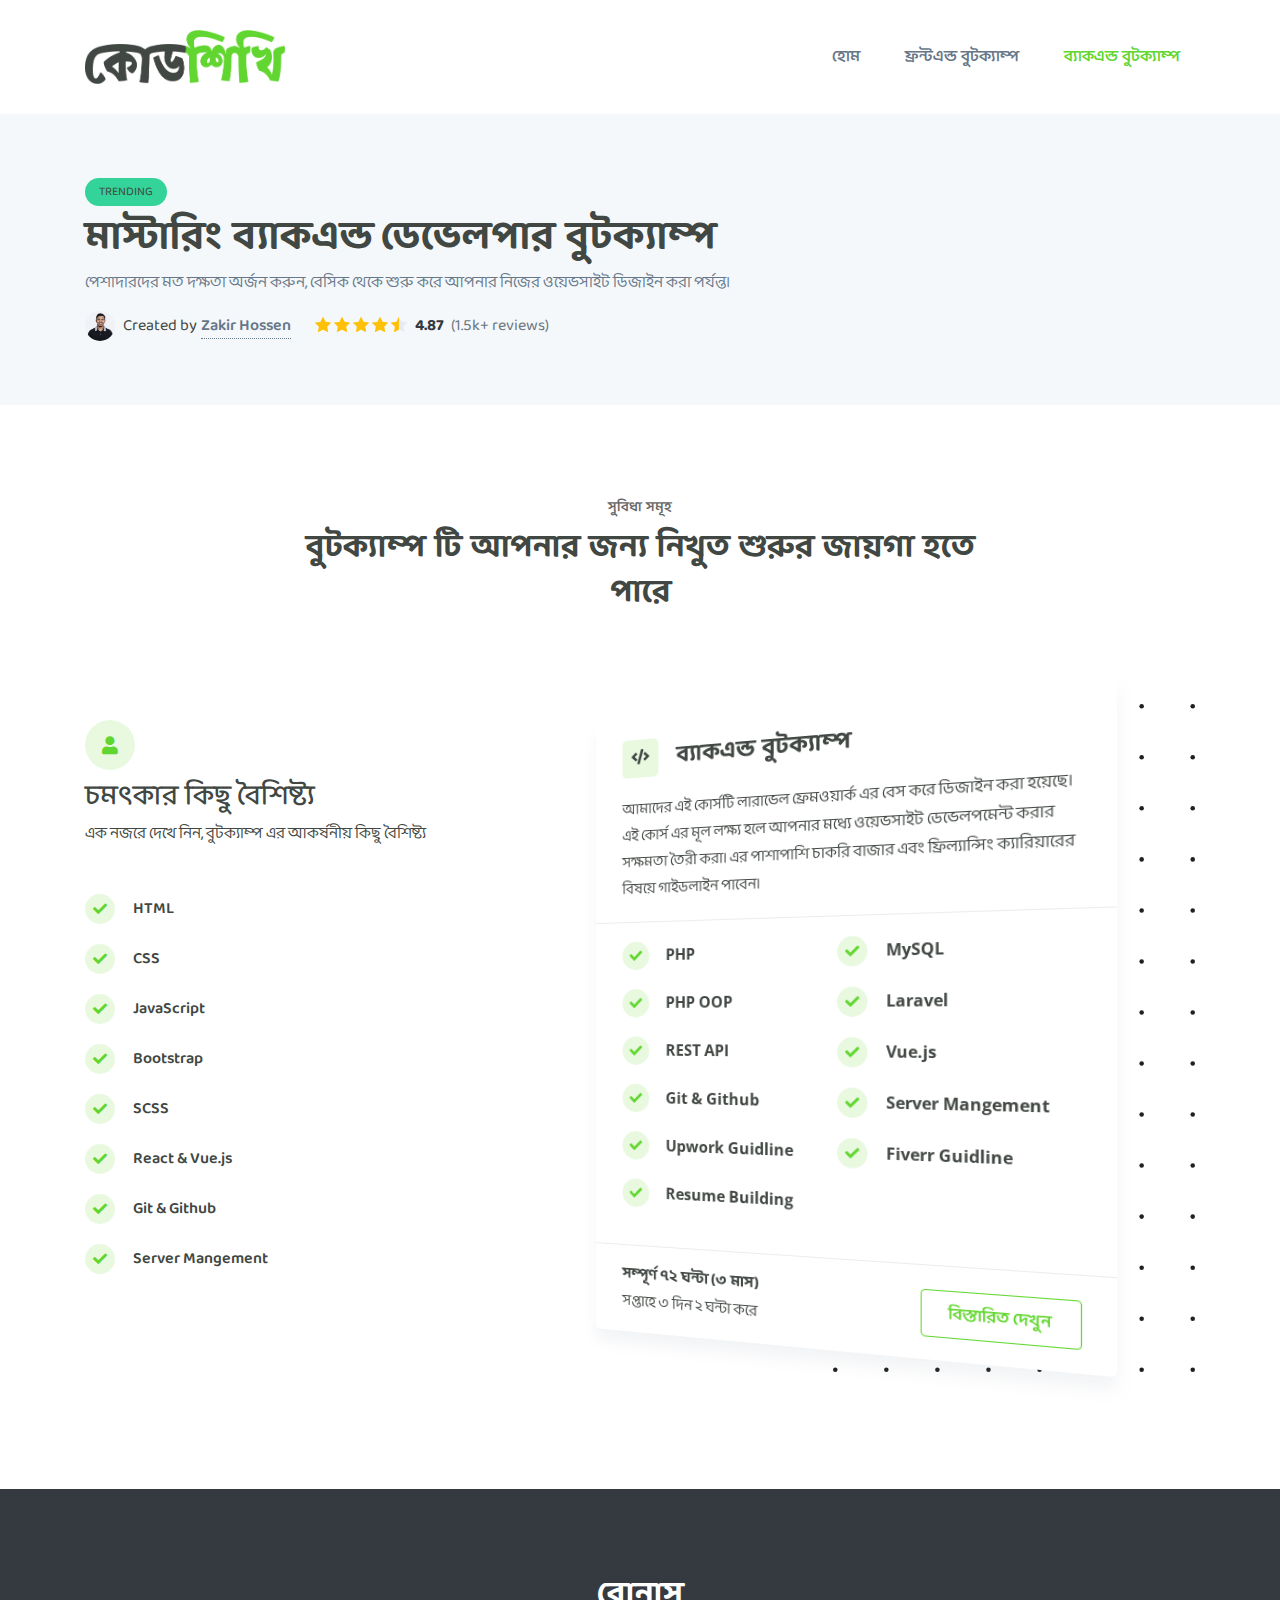
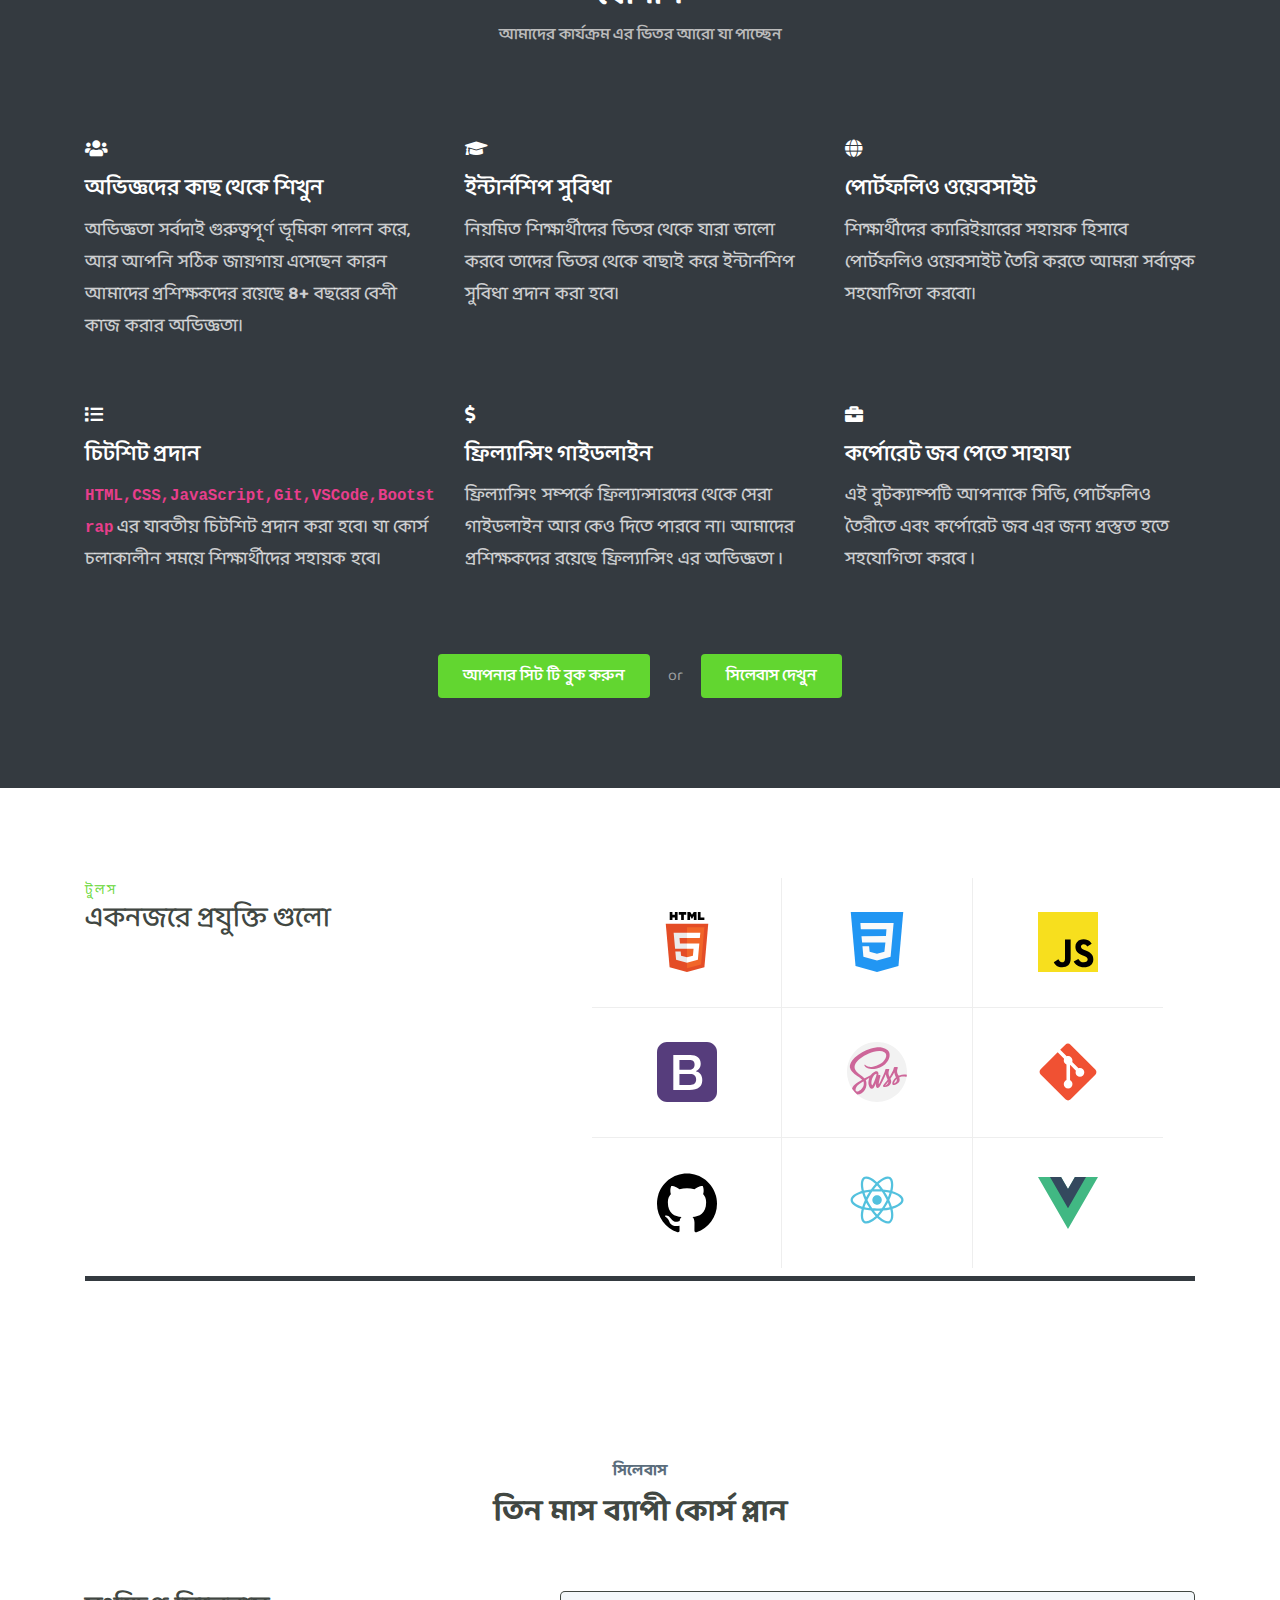
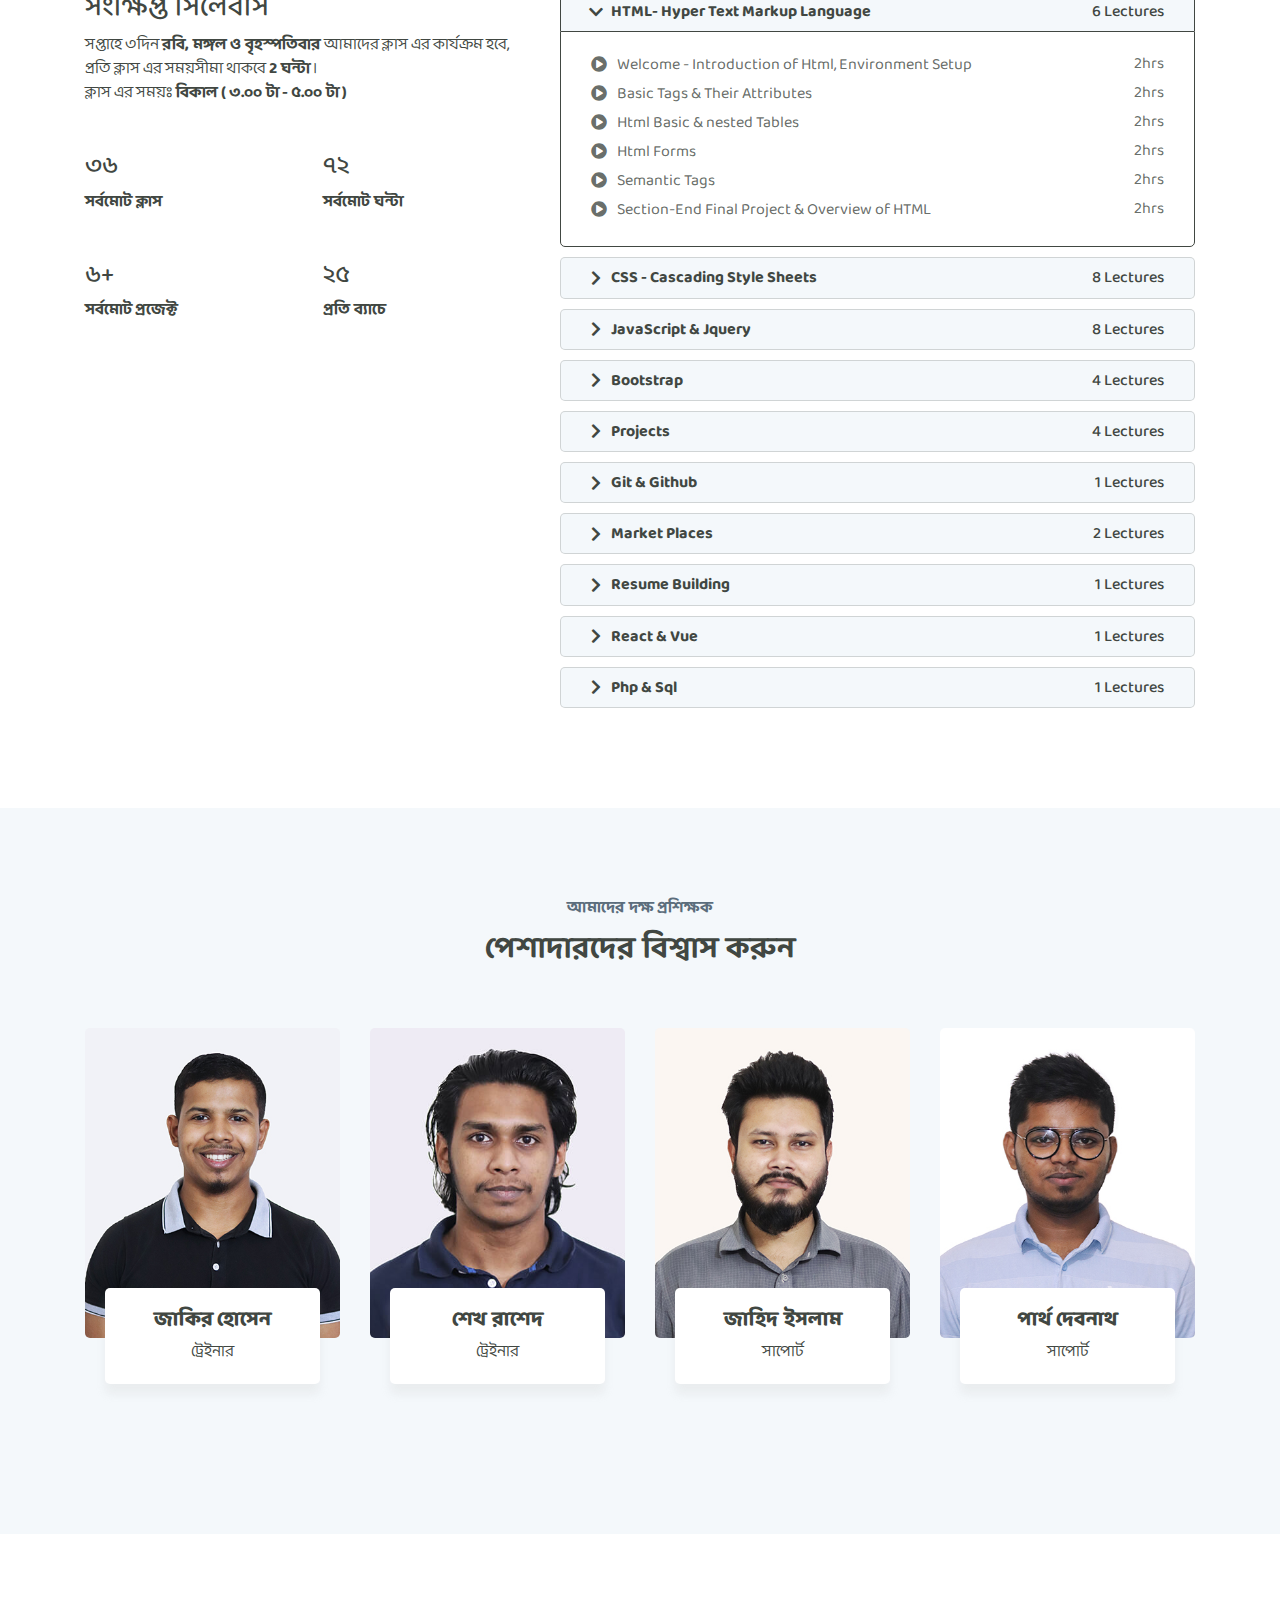
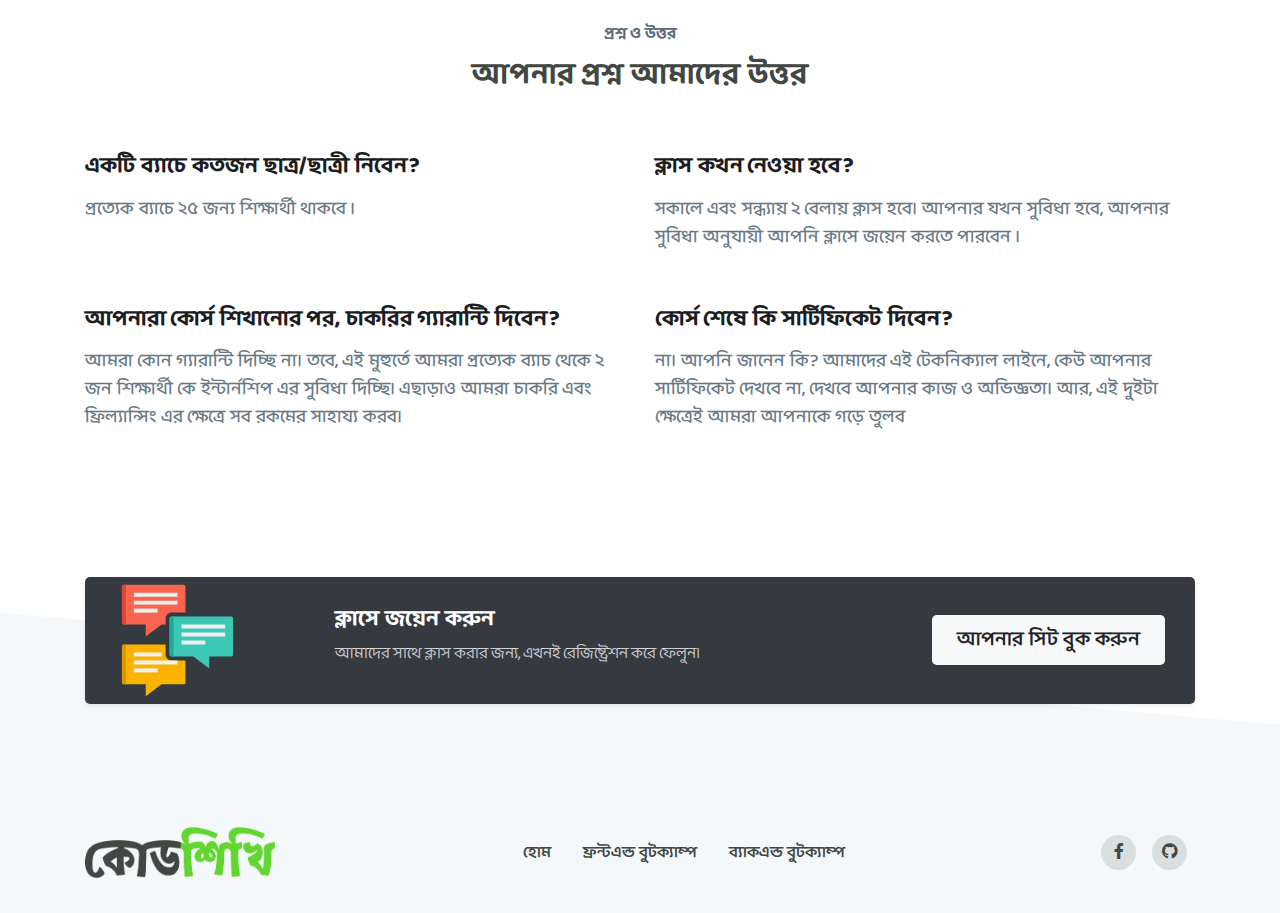
==== commit 3a163dfa: "added syllabus from front end and added backend" ====
--- a/backend-bootcamp.html
+++ b/backend-bootcamp.html
@@ -46,8 +46,8 @@
                         </div>
                     </nav>
                 </div>
-            </nav>
-        </div>
+                </nav>
+            </div>
     </header>
     <!-- header section end  -->
 
@@ -59,16 +59,19 @@
                     <div class="subbanner__content">
                         <div class="btn-xs bg-color d-inline-block btn-pill text-uppercase mb-2">Trending</div>
                         <h1 class="subbanner__header"> মাস্টারিং ব্যাকএন্ড ডেভেলপার বুটক্যাম্প </h1>
-                        <p class="subbanner__pra mb-3"> পেশাদারদের মত দক্ষতা অর্জন করুন, বেসিক থেকে শুরু করে ‍আপনার নিজের ওয়েভসাইট ডিজাইন করা পর্যন্ত। </p>
+                        <p class="subbanner__pra mb-3"> পেশাদারদের মত দক্ষতা অর্জন করুন, বেসিক থেকে শুরু করে ‍আপনার
+                            নিজের ওয়েভসাইট ডিজাইন করা পর্যন্ত। </p>
                         <div class="d-flex align-items-center flex-wrap">
                             <!-- Authors -->
                             <div class="d-flex align-items-center mr-4">
                                 <div class="avatar-group">
                                     <span class="avatar avatar-xs avatar-circle">
-                                        <img class="avatar-img" src="assets/images/team/Zakir.jpg" alt="Image Description">
+                                        <img class="avatar-img" src="assets/images/team/Zakir.jpg"
+                                            alt="Image Description">
                                     </span>
                                 </div>
-                                <span class="pl-2">Created by<a class="link-underline ml-1" target="_blank" href="https://zakirhossen.com">Zakir Hossen</a></span>
+                                <span class="pl-2">Created by<a class="link-underline ml-1" target="_blank"
+                                        href="https://zakirhossen.com">Zakir Hossen</a></span>
                             </div>
                             <!-- End Authors -->
 
@@ -167,7 +170,9 @@
                                     <div class="icon"> <i class="fas fa-code"></i> </div>
                                     <p> ব্যাকএন্ড বুটক্যাম্প </p>
                                 </div>
-                                <p> আমাদের এই কোর্সটি লারাভেল ফ্রেমওয়ার্ক এর বেস করে ডিজাইন করা হয়েছে। এই কোর্স এর মূল লক্ষ্য হলে আপনার মধ্যে ওয়েভসাইট ডেভেলপমেন্ট করার সক্ষমতা তৈরী করা। এর পাশাপাশি চাকরি বাজার এবং ফ্রিল্যান্সিং ক্যারিয়ারের বিষয়ে গাইডলাইন পাবেন। </p>
+                                <p> আমাদের এই কোর্সটি লারাভেল ফ্রেমওয়ার্ক এর বেস করে ডিজাইন করা হয়েছে। এই কোর্স এর মূল
+                                    লক্ষ্য হলে আপনার মধ্যে ওয়েভসাইট ডেভেলপমেন্ট করার সক্ষমতা তৈরী করা। এর পাশাপাশি চাকরি
+                                    বাজার এবং ফ্রিল্যান্সিং ক্যারিয়ারের বিষয়ে গাইডলাইন পাবেন। </p>
                             </div>
                             <div class="body">
                                 <!-- <p class="headline"> আপনি যা যা শিখবেন </p> -->
@@ -223,7 +228,8 @@
                                     <h5>সম্পূর্ণ ৭২ ঘন্টা (৩ মাস)</h5>
                                     <p>সপ্তাহে ৩ দিন ২ ঘন্টা করে</p>
                                 </div>
-                                <a class="btn btn-primary btn-outline-primary" href="backend-bootcamp.html"> বিস্তারিত দেখুন </a>
+                                <a class="btn btn-primary btn-outline-primary" href="backend-bootcamp.html"> বিস্তারিত
+                                    দেখুন </a>
                             </div>
                         </div>
 
@@ -258,10 +264,11 @@
                             <i class="fas fa-users"></i>
                         </span>
                         <h6 class="go_title">
-                           অভিজ্ঞদের কাছ থেকে শিখুন
+                            অভিজ্ঞদের কাছ থেকে শিখুন
                         </h6>
                         <p class="go_brief">
-                            অভিজ্ঞতা সর্বদাই গুরুত্বপূর্ণ ভূমিকা পালন করে, আর আপনি সঠিক জায়গায় এসেছেন কারন আমাদের প্রশিক্ষকদের রয়েছে <b>৪+</b> বছরের বেশী কাজ করার অভিজ্ঞতা।
+                            অভিজ্ঞতা সর্বদাই গুরুত্বপূর্ণ ভূমিকা পালন করে, আর আপনি সঠিক জায়গায় এসেছেন কারন আমাদের
+                            প্রশিক্ষকদের রয়েছে <b>৪+</b> বছরের বেশী কাজ করার অভিজ্ঞতা।
                         </p>
                     </div>
                 </div>
@@ -274,7 +281,8 @@
                             ইন্টার্নশিপ সুবিধা
                         </h6>
                         <p class="go_brief">
-                            নিয়মিত শিক্ষার্থীদের ভিতর থেকে যারা ভালো করবে তাদের ভিতর থেকে বাছাই করে ইন্টার্নশিপ সুবিধা প্রদান করা হবে।
+                            নিয়মিত শিক্ষার্থীদের ভিতর থেকে যারা ভালো করবে তাদের ভিতর থেকে বাছাই করে ইন্টার্নশিপ সুবিধা
+                            প্রদান করা হবে।
                         </p>
                     </div>
                 </div>
@@ -285,10 +293,11 @@
                             <i class="fas fa-globe"></i>
                         </span>
                         <h6 class="go_title">
-                            পোর্টফলিও ওয়েবসাইট 
+                            পোর্টফলিও ওয়েবসাইট
                         </h6>
                         <p class="go_brief">
-                            শিক্ষার্থীদের ক্যারিইয়ারের সহায়ক হিসাবে পোর্টফলিও ওয়েবসাইট তৈরি করতে আমরা সর্বাত্নক সহযোগিতা করবো।
+                            শিক্ষার্থীদের ক্যারিইয়ারের সহায়ক হিসাবে পোর্টফলিও ওয়েবসাইট তৈরি করতে আমরা সর্বাত্নক সহযোগিতা
+                            করবো।
                         </p>
                     </div>
                 </div>
@@ -298,10 +307,11 @@
                             <i class="fas fa-list"></i>
                         </span>
                         <h6 class="go_title">
-                             চিটশিট প্রদান
+                            চিটশিট প্রদান
                         </h6>
                         <p class="go_brief">
-                            <code><b>HTML,CSS,JavaScript,Git,VSCode,Bootstrap</b></code> এর যাবতীয় চিটশিট প্রদান করা হবে। যা কোর্স চলাকালীন সময়ে শিক্ষার্থীদের সহায়ক হবে।
+                            <code><b>HTML,CSS,JavaScript,Git,VSCode,Bootstrap</b></code> এর যাবতীয় চিটশিট প্রদান করা
+                            হবে। যা কোর্স চলাকালীন সময়ে শিক্ষার্থীদের সহায়ক হবে।
                         </p>
                     </div>
                 </div>
@@ -314,7 +324,8 @@
                             ফ্রিল্যান্সিং গাইডলাইন
                         </h6>
                         <p class="go_brief">
-                            ফ্রিল্যান্সিং সম্পর্কে ফ্রিল্যান্সারদের থেকে সেরা গাইডলাইন আর কেও দিতে পারবে না। আমাদের প্রশিক্ষকদের রয়েছে ফ্রিল্যান্সিং এর অভিজ্ঞতা ।
+                            ফ্রিল্যান্সিং সম্পর্কে ফ্রিল্যান্সারদের থেকে সেরা গাইডলাইন আর কেও দিতে পারবে না। আমাদের
+                            প্রশিক্ষকদের রয়েছে ফ্রিল্যান্সিং এর অভিজ্ঞতা ।
                         </p>
                     </div>
                 </div>
@@ -327,7 +338,8 @@
                             কর্পোরেট জব পেতে সাহায্য
                         </h6>
                         <p class="go_brief">
-                            এই বুটক্যাম্পটি আপনাকে সিভি, পোর্টফলিও তৈরীতে এবং কর্পোরেট জব এর জন্য প্রস্তুত হতে সহযোগিতা করবে ।
+                            এই বুটক্যাম্পটি আপনাকে সিভি, পোর্টফলিও তৈরীতে এবং কর্পোরেট জব এর জন্য প্রস্তুত হতে সহযোগিতা
+                            করবে ।
                         </p>
                     </div>
                 </div>
@@ -346,7 +358,7 @@
     </section>
     <!--  Extra more  section end  -->
 
-    
+
     <!-- platform section start -->
     <section class="platform">
         <div class="container">
@@ -378,7 +390,7 @@
                         <div class="platform__logo platform__logo-five">
                             <img src="assets/images/technology/front-End/scss.svg" alt="logo">
                         </div>
-                        
+
                         <div class="platform__logo platform__logo-six">
                             <img src="assets/images/technology/front-End/git.svg" alt="logo">
                         </div>
@@ -408,7 +420,7 @@
             <div class="row">
                 <div class="col-12">
                     <div class="trainer-title text-center">
-                        <h6>  সিলেবাস </h6>
+                        <h6> সিলেবাস </h6>
                         <h4> তিন মাস ব্যাপী কোর্স প্লান</h4>
                     </div>
                 </div>
@@ -416,32 +428,41 @@
             <div class="row">
                 <div class="col-12 col-md-5">
                     <div class="mb-5">
-                        <h3> ফ্রন্টএন্ড ডেভেলপার হওয়ার জন্য যা যা প্রয়োজন সেই সব নিয়ে আমাদের এই সিলেবাস । </h3>
-                        <p>Lorem ipsum dolor sit amet consectetur adipisicing elit. Voluptatem, aperiam totam. Placeat enim aut maiores veniam itaque ipsum delectus id.</p>
+                        <h3>
+                            <!-- ফ্রন্টএন্ড ডেভেলপার হওয়ার জন্য যা যা প্রয়োজন সেই সব নিয়ে আমাদের এই সিলেবাস । -->
+                            সংক্ষিপ্ত সিলেবাস
+                        </h3>
+                        <p>
+                            <!-- আমাদের সপ্তাহে ৩দিন ক্লাস হবে -->
+                            সপ্তাহে ৩দিন <b>রবি, মঙ্গল ও বৃহস্পতিবার</b> আমাদের ক্লাস এর কার্যক্রম হবে, প্রতি ক্লাস এর
+                            সময়সীমা থাকবে <b>2 ঘন্টা</b> ।
+                            <br>
+                            ক্লাস এর সময়ঃ <b>বিকাল ( ৩.০০ টা - ৫.০০ টা )</b>
+                        </p>
                     </div>
                     <div class="row">
                         <div class="col-md-6 col-6">
                             <div class="mb-5">
-                                <h4> 36 </h4>
-                                <p> সর্বমোট ক্লাস </p>
+                                <h4> ৩৬ </h4>
+                                <p> <b>সর্বমোট ক্লাস </b></p>
                             </div>
                         </div>
                         <div class="col-md-6 col-6">
                             <div class="mb-5">
-                                <h4> 72 </h4>
-                                <p> সর্বমোট ঘন্টা </p>
+                                <h4> ৭২ </h4>
+                                <p> <b>সর্বমোট ঘন্টা</b> </p>
                             </div>
                         </div>
                         <div class="col-md-6 col-6">
                             <div class="mb-5">
-                                <h4> 21 </h4>
-                                <p> সর্বমোট প্রজেক্ট </p>
+                                <h4> ৬+ </h4>
+                                <p> <b>সর্বমোট প্রজেক্ট </b></p>
                             </div>
                         </div>
                         <div class="col-md-6 col-6">
                             <div class="mb-5">
-                                <h4> 136 </h4>
-                                <p> স্টুডেন্ট ভর্তি </p>
+                                <h4> ২৫ </h4>
+                                <p> <b>প্রতি ব্যাচে</b> </p>
                             </div>
                         </div>
                     </div>
@@ -462,7 +483,7 @@
                                 <div class="class">
                                     <div class="icon-group">
                                         <i class="fas fa-play-circle"></i>
-                                        <h6 class="text"> Welcome - Introduction of Html, Environment Setup  </h6>
+                                        <h6 class="text"> Welcome - Introduction of Html, Environment Setup </h6>
                                     </div>
                                     <p class="count"> 2hrs </p>
                                 </div>
@@ -497,7 +518,7 @@
                                 <div class="class">
                                     <div class="icon-group">
                                         <i class="fas fa-play-circle"></i>
-                                        <h6 class="text"> Section-End Final Project & Overview of HTML  </h6>
+                                        <h6 class="text"> Section-End Final Project & Overview of HTML </h6>
                                     </div>
                                     <p class="count"> 2hrs </p>
                                 </div>
@@ -510,14 +531,14 @@
                                     <h6 class="text"> CSS - Cascading Style Sheets </h6>
                                 </div>
                                 <h6 class="lecture-count">
-                                    7 Lectures
+                                    8 Lectures
                                 </h6>
                             </div>
                             <div class="content">
                                 <div class="class">
                                     <div class="icon-group">
                                         <i class="fas fa-play-circle"></i>
-                                        <h6 class="text"> Welcome - Introduction of CSS, Environment Setup  </h6>
+                                        <h6 class="text"> Welcome - Introduction of CSS, Environment Setup </h6>
                                     </div>
                                     <p class="count"> 2hrs </p>
                                 </div>
@@ -560,6 +581,13 @@
                                     <div class="icon-group">
                                         <i class="fas fa-play-circle"></i>
                                         <h6 class="text"> CSS - Media Query </h6>
+                                    </div>
+                                    <p class="count"> 2hrs </p>
+                                </div>
+                                <div class="class">
+                                    <div class="icon-group">
+                                        <i class="fas fa-play-circle"></i>
+                                        <h6 class="text"> Section-End Final Project & Overview of CSS </h6>
                                     </div>
                                     <p class="count"> 2hrs </p>
                                 </div>
@@ -572,14 +600,15 @@
                                     <h6 class="text"> JavaScript & Jquery </h6>
                                 </div>
                                 <h6 class="lecture-count">
-                                    6 Lectures
+                                    8 Lectures
                                 </h6>
                             </div>
                             <div class="content">
                                 <div class="class">
                                     <div class="icon-group">
                                         <i class="fas fa-play-circle"></i>
-                                        <h6 class="text"> Welcome - Introduction of JavaScript & Jquery, Environment Setup  </h6>
+                                        <h6 class="text"> Welcome - Introduction of JavaScript & Jquery, Environment
+                                            Setup </h6>
                                     </div>
                                     <p class="count"> 2hrs </p>
                                 </div>
@@ -622,14 +651,14 @@
                                 <div class="class">
                                     <div class="icon-group">
                                         <i class="fas fa-play-circle"></i>
-                                        <h6 class="text">JavaScript Project</h6>
-                                    </div>
-                                    <p class="count"> 2hrs </p>
-                                </div>
-                                <div class="class">
-                                    <div class="icon-group">
-                                        <i class="fas fa-play-circle"></i>
                                         <h6 class="text">Jquery & Plugins</h6>
+                                    </div>
+                                    <p class="count"> 2hrs </p>
+                                </div>
+                                <div class="class">
+                                    <div class="icon-group">
+                                        <i class="fas fa-play-circle"></i>
+                                        <h6 class="text"> Section-End Final Project & Overview of javaScript </h6>
                                     </div>
                                     <p class="count"> 2hrs </p>
                                 </div>
@@ -642,14 +671,14 @@
                                     <h6 class="text"> Bootstrap </h6>
                                 </div>
                                 <h6 class="lecture-count">
-                                    3 Lectures
+                                    4 Lectures
                                 </h6>
                             </div>
                             <div class="content">
                                 <div class="class">
                                     <div class="icon-group">
                                         <i class="fas fa-play-circle"></i>
-                                        <h6 class="text">  Welcome - Introduction of Bootstrap, Environment Setup  </h6>
+                                        <h6 class="text"> Welcome - Introduction of Bootstrap, Environment Setup </h6>
                                     </div>
                                     <p class="count"> 2hrs </p>
                                 </div>
@@ -663,7 +692,7 @@
                                 <div class="class">
                                     <div class="icon-group">
                                         <i class="fas fa-play-circle"></i>
-                                        <h6 class="text">Bootstrap Grid Layout 
+                                        <h6 class="text">Bootstrap Grid Layout
                                         </h6>
                                     </div>
                                     <p class="count"> 2hrs </p>
@@ -684,7 +713,7 @@
                                     <h6 class="text">Projects</h6>
                                 </div>
                                 <h6 class="lecture-count">
-                                    3 Lectures
+                                    4 Lectures
                                 </h6>
                             </div>
                             <div class="content">
@@ -706,6 +735,13 @@
                                     <div class="icon-group">
                                         <i class="fas fa-play-circle"></i>
                                         <h6 class="text"> figma to html </h6>
+                                    </div>
+                                    <p class="count"> 2hrs </p>
+                                </div>
+                                <div class="class">
+                                    <div class="icon-group">
+                                        <i class="fas fa-play-circle"></i>
+                                        <h6 class="text"> Build Portfolio Site</h6>
                                     </div>
                                     <p class="count"> 2hrs </p>
                                 </div>
@@ -765,7 +801,7 @@
                                     <h6 class="text">Resume Building</h6>
                                 </div>
                                 <h6 class="lecture-count">
-                                    2 Lectures
+                                    1 Lectures
                                 </h6>
                             </div>
                             <div class="content">
@@ -793,11 +829,11 @@
                                 <div class="class">
                                     <div class="icon-group">
                                         <i class="fas fa-play-circle"></i>
-                                        <h6 class="text">Which Front End Framework will suitable for you</h6>
-                                    </div>
-                                    <p class="count"> 2hrs </p>
-                                </div>
-                                
+                                        <h6 class="text">Which Front End Framework will be suitable for you</h6>
+                                    </div>
+                                    <p class="count"> 2hrs </p>
+                                </div>
+
                             </div>
                         </div>
                         <div class="toggle">
@@ -818,7 +854,6 @@
                                     </div>
                                     <p class="count"> 2hrs </p>
                                 </div>
-                                
                             </div>
                         </div>
                     </div>
@@ -911,19 +946,23 @@
                 <div class="col-lg-6">
                     <div class="faq-area__text">
                         <h5> ক্লাস কখন নেওয়া হবে? </h5>
-                        <p> সকালে এবং সন্ধ্যায় ২ বেলায় ক্লাস হবে। আপনার যখন সুবিধা হবে, আপনার সুবিধা অনুযায়ী আপনি ক্লাসে জয়েন করতে পারবেন ।  </p>
+                        <p> সকালে এবং সন্ধ্যায় ২ বেলায় ক্লাস হবে। আপনার যখন সুবিধা হবে, আপনার সুবিধা অনুযায়ী আপনি ক্লাসে
+                            জয়েন করতে পারবেন । </p>
                     </div>
                 </div>
                 <div class="col-lg-6">
                     <div class="faq-area__text">
                         <h5> আপনারা কোর্স শিখানোর পর, চাকরির গ্যারান্টি দিবেন? </h5>
-                        <p> আমরা কোন গ্যারান্টি দিচ্ছি না। তবে, এই মুহুর্তে আমরা প্রত্যেক ব্যাচ থেকে ২ জন শিক্ষার্থী কে ইন্টার্নশিপ এর সুবিধা দিচ্ছি। এছাড়াও আমরা চাকরি এবং ফ্রিল্যান্সিং এর ক্ষেত্রে সব রকমের সাহায্য করব। </p>
+                        <p> আমরা কোন গ্যারান্টি দিচ্ছি না। তবে, এই মুহুর্তে আমরা প্রত্যেক ব্যাচ থেকে ২ জন শিক্ষার্থী কে
+                            ইন্টার্নশিপ এর সুবিধা দিচ্ছি। এছাড়াও আমরা চাকরি এবং ফ্রিল্যান্সিং এর ক্ষেত্রে সব রকমের
+                            সাহায্য করব। </p>
                     </div>
                 </div>
                 <div class="col-lg-6">
                     <div class="faq-area__text">
                         <h5> কোর্স শেষে কি সার্টিফিকেট দিবেন? </h5>
-                        <p> না। আপনি জানেন কি? আমাদের এই টেকনিক্যাল লাইনে, কেউ আপনার সার্টিফিকেট দেখবে না, দেখবে আপনার কাজ ও অভিজ্ঞতা। আর, এই দুইটা ক্ষেত্রেই আমরা আপনাকে গড়ে তুলব </p>
+                        <p> না। আপনি জানেন কি? আমাদের এই টেকনিক্যাল লাইনে, কেউ আপনার সার্টিফিকেট দেখবে না, দেখবে আপনার
+                            কাজ ও অভিজ্ঞতা। আর, এই দুইটা ক্ষেত্রেই আমরা আপনাকে গড়ে তুলব </p>
                     </div>
                 </div>
             </div>
@@ -940,7 +979,8 @@
                         <h5> ক্লাসে জয়েন করুন </h5>
                         <p> আমাদের সাথে ক্লাস করার জন্য, এখনই রেজিষ্ট্রেশন করে ফেলুন। </p>
                     </div>
-                    <a href="https://docs.google.com/forms/d/e/1FAIpQLSeEBvQDWwXKqxM5rph_JMviWpMHqUOWPrk_TP_kEPqS0PnBVQ/viewform" class="btn btn-light btn-lg"> আপনার সিট বুক করুন </a>
+                    <a href="https://docs.google.com/forms/d/e/1FAIpQLSeEBvQDWwXKqxM5rph_JMviWpMHqUOWPrk_TP_kEPqS0PnBVQ/viewform"
+                        class="btn btn-light btn-lg"> আপনার সিট বুক করুন </a>
                 </div>
             </div>
         </section>
@@ -961,8 +1001,10 @@
                         <li><a href="backend-bootcamp.html"> ব্যাকএন্ড বুটক্যাম্প </a> </li>
                     </ul>
                     <ul class="footer__social-icon ml-0">
-                        <li><a href="https://www.facebook.com/codeshikhibd" target="__blank"><i class="fab fa-facebook-f"></i></a></li>
-                        <li><a href="https://github.com/codeshikhi" target="__blank"><i class="fab fa-github"></i></a></li>
+                        <li><a href="https://www.facebook.com/codeshikhibd" target="__blank"><i
+                                    class="fab fa-facebook-f"></i></a></li>
+                        <li><a href="https://github.com/codeshikhi" target="__blank"><i class="fab fa-github"></i></a>
+                        </li>
                     </ul>
                 </div>
             </div>
@@ -977,4 +1019,4 @@
     <script src="assets/js/app.js"></script>
 </body>
 
-</html>
+</html>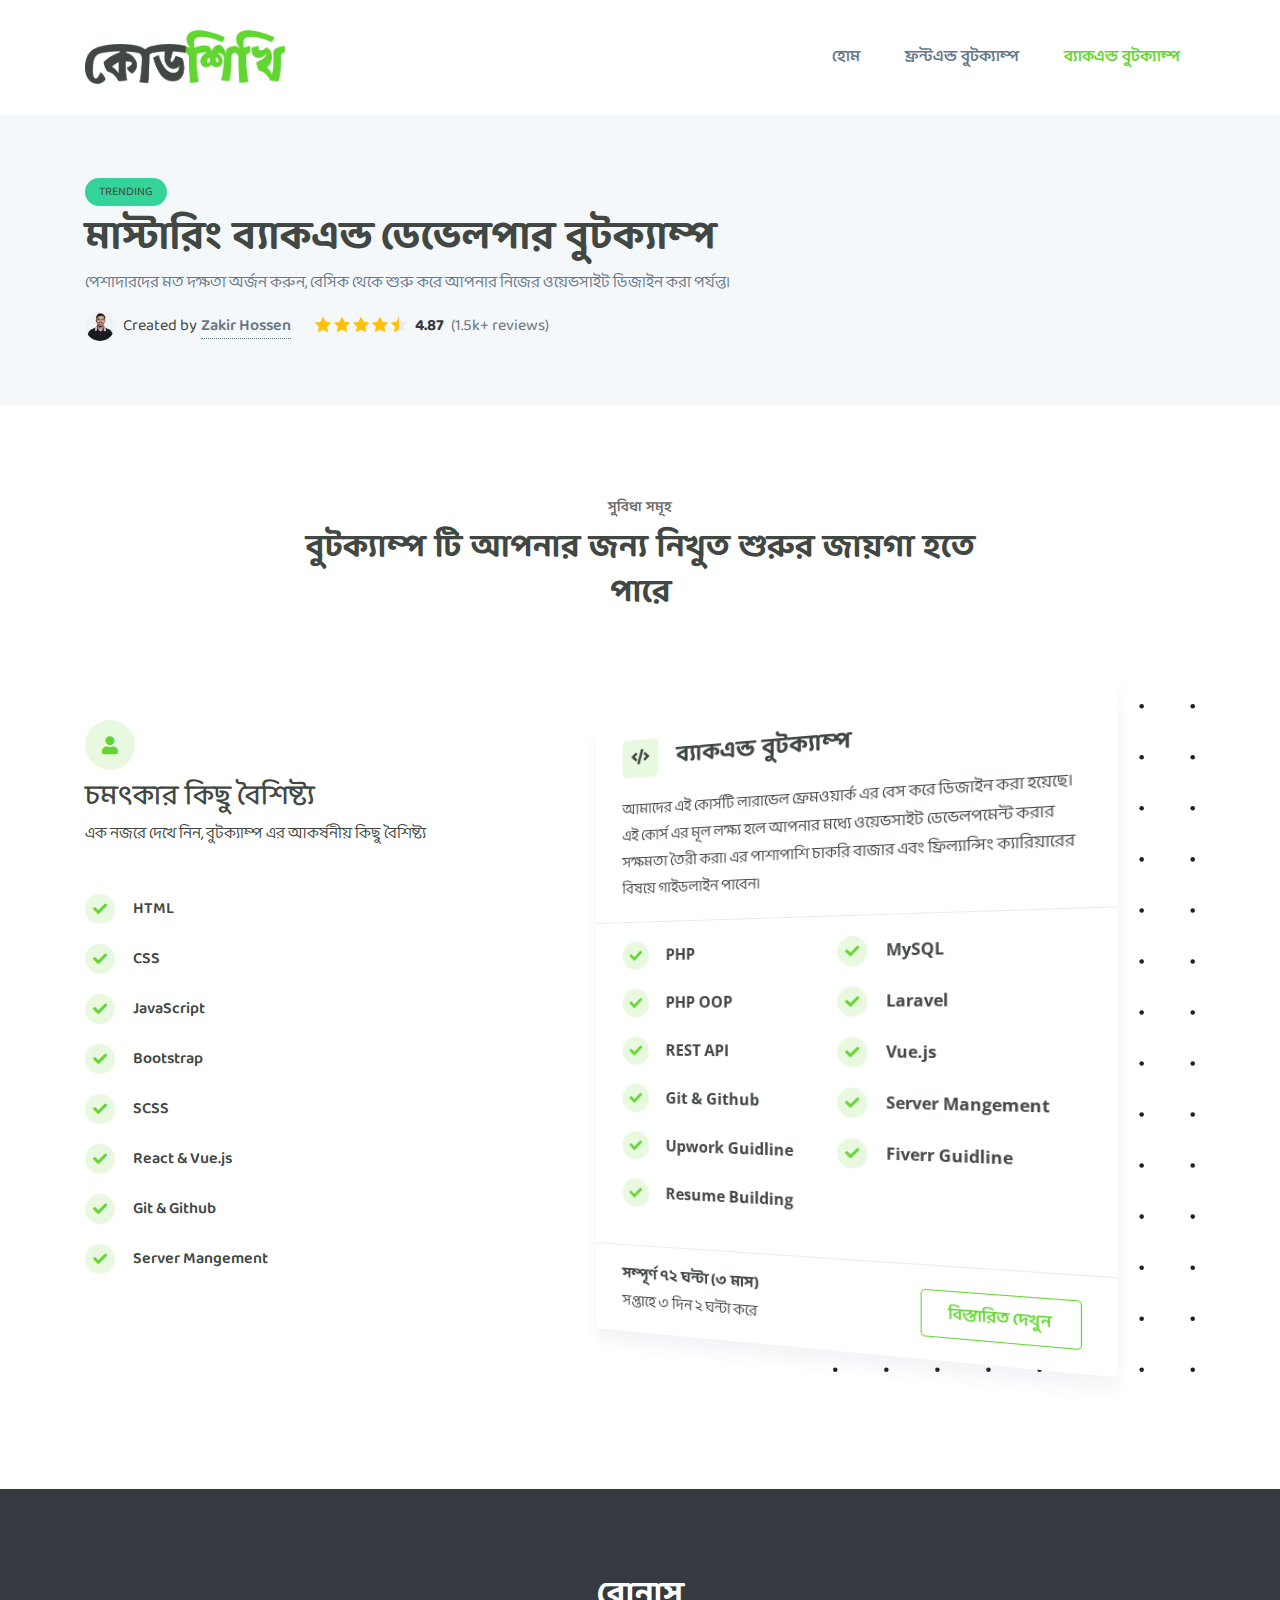
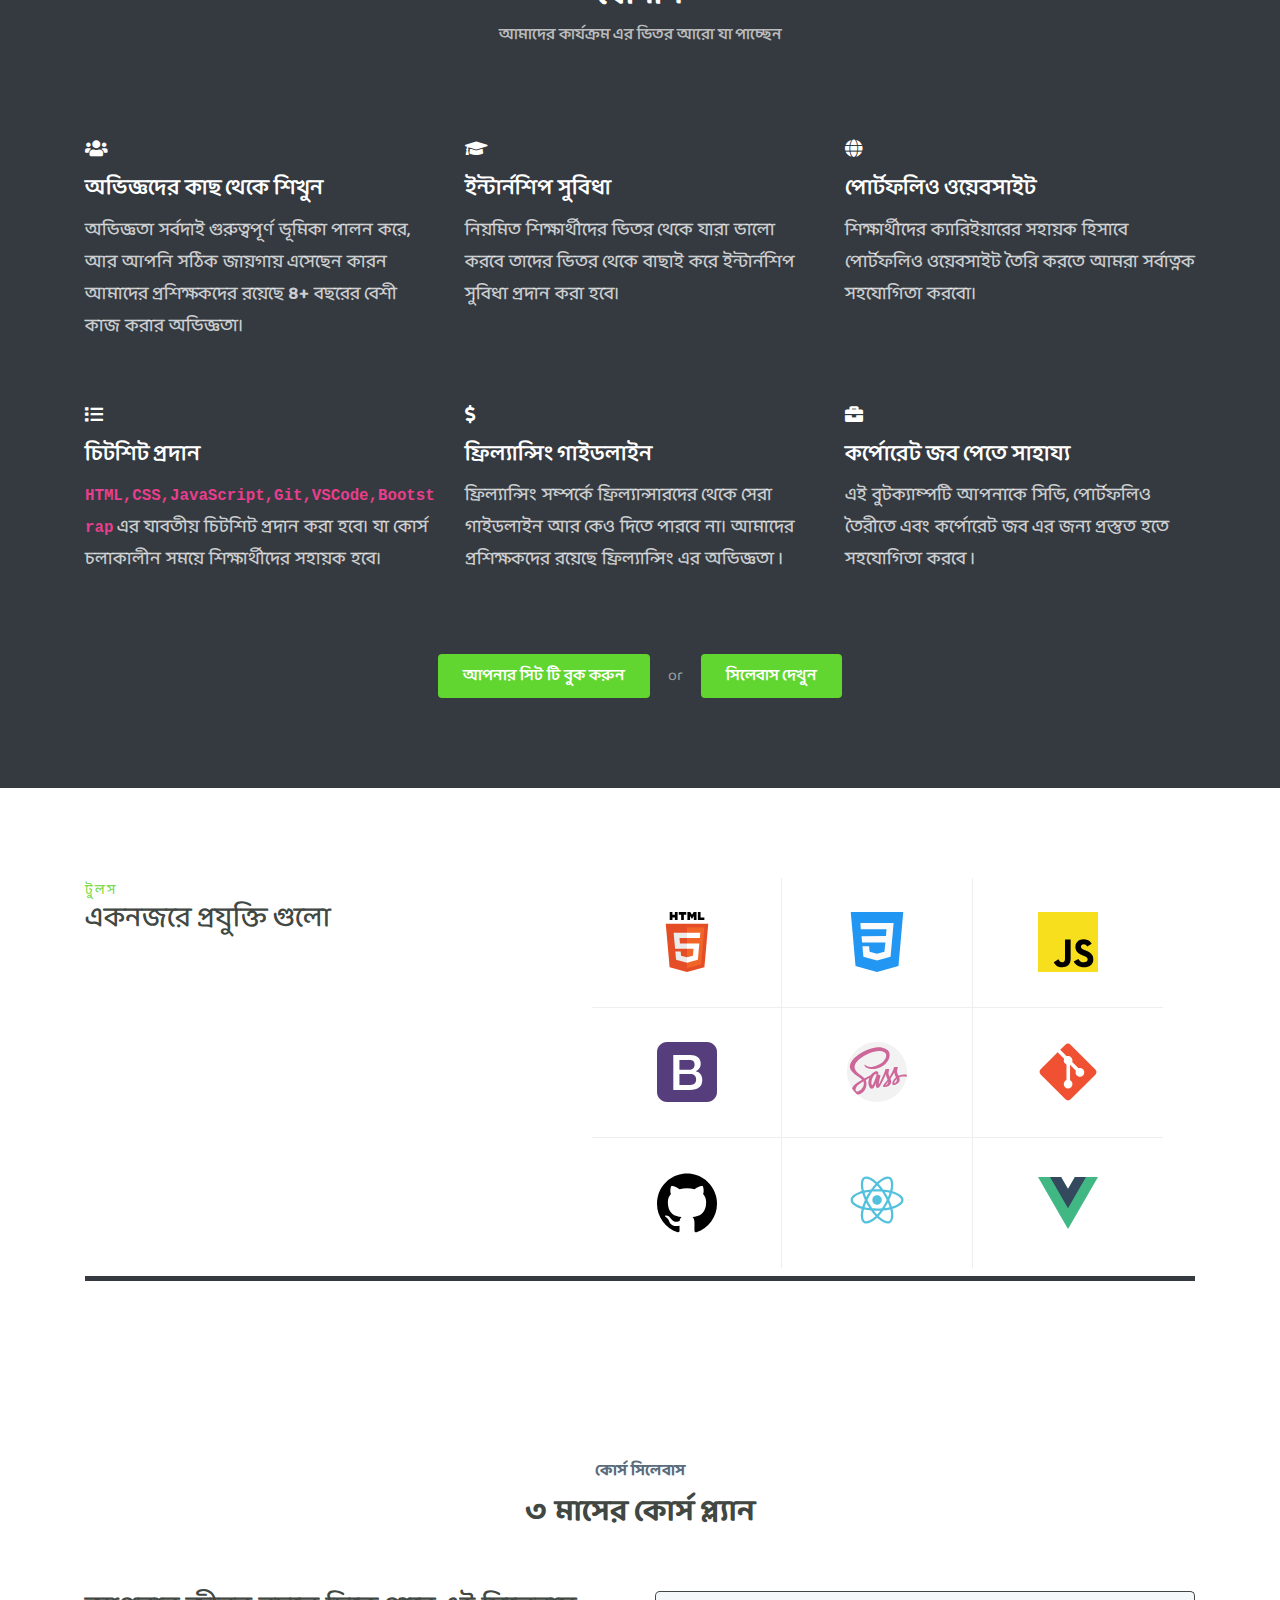
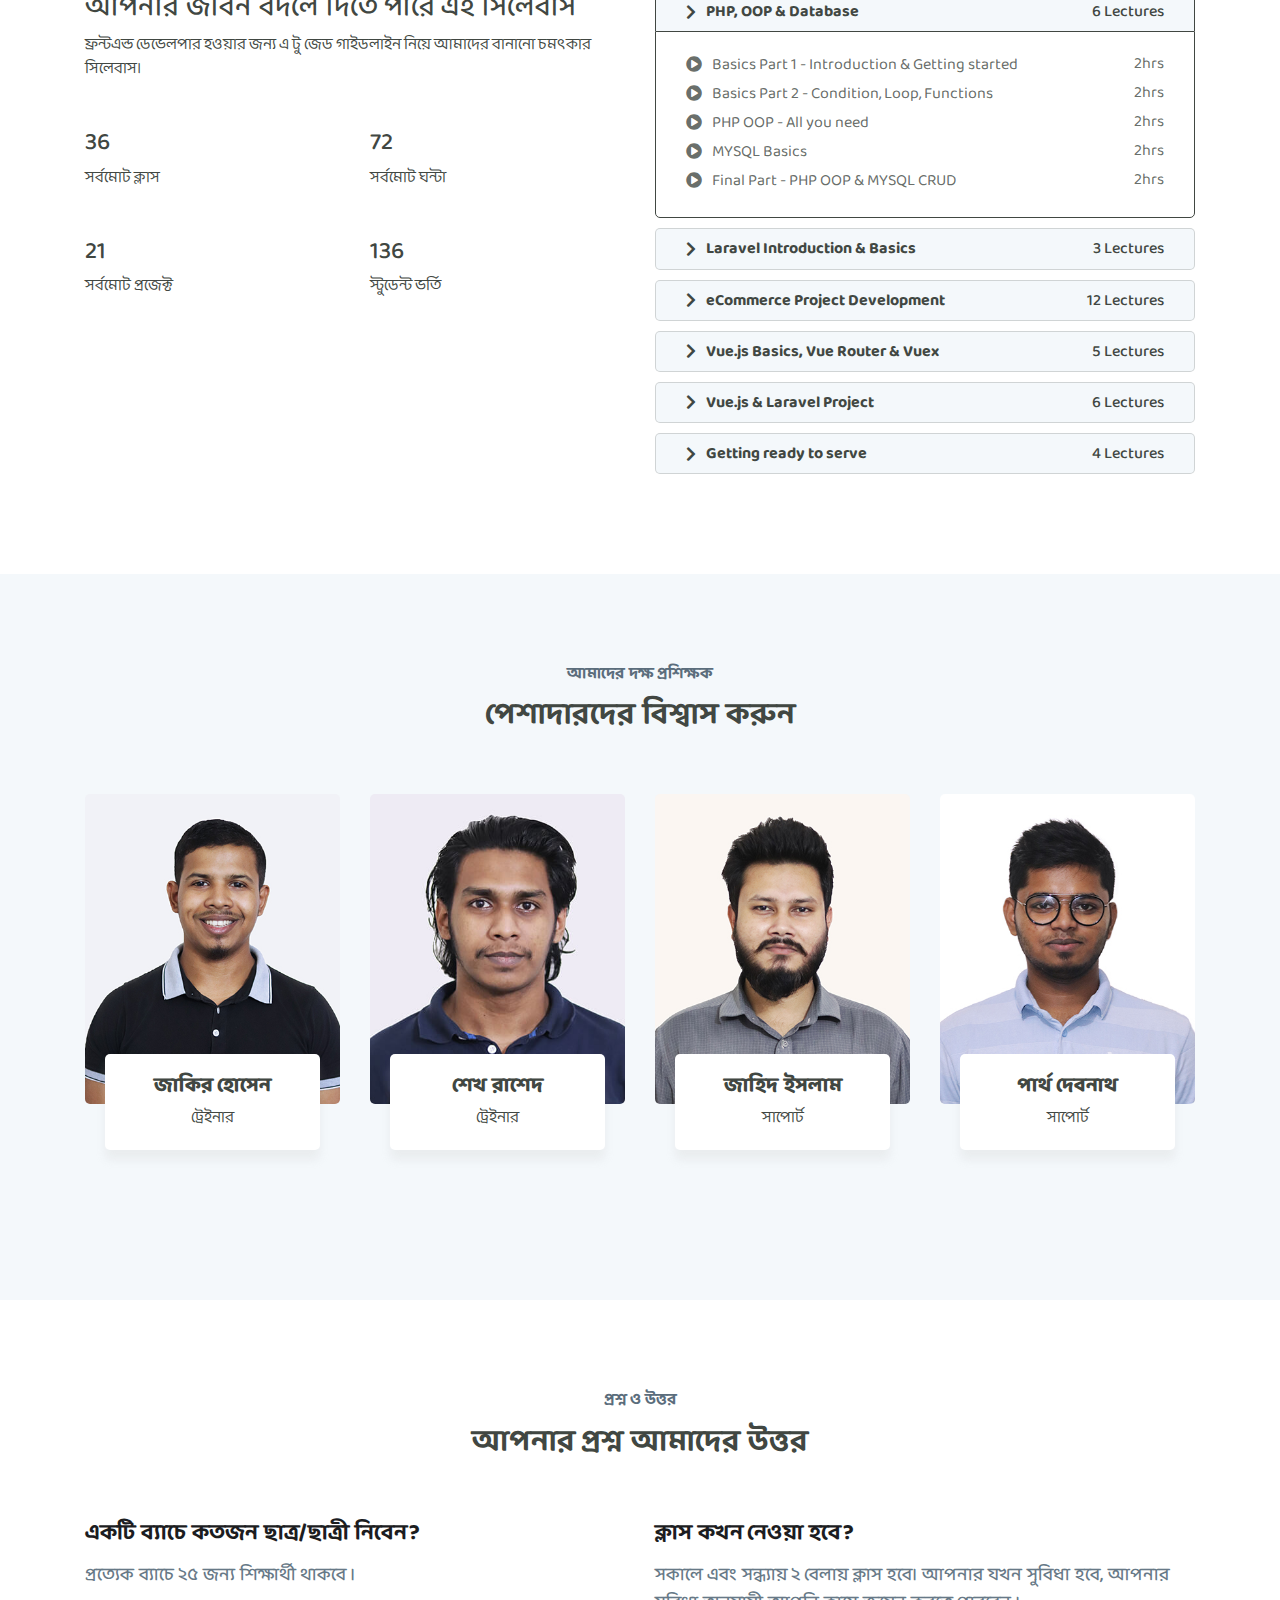
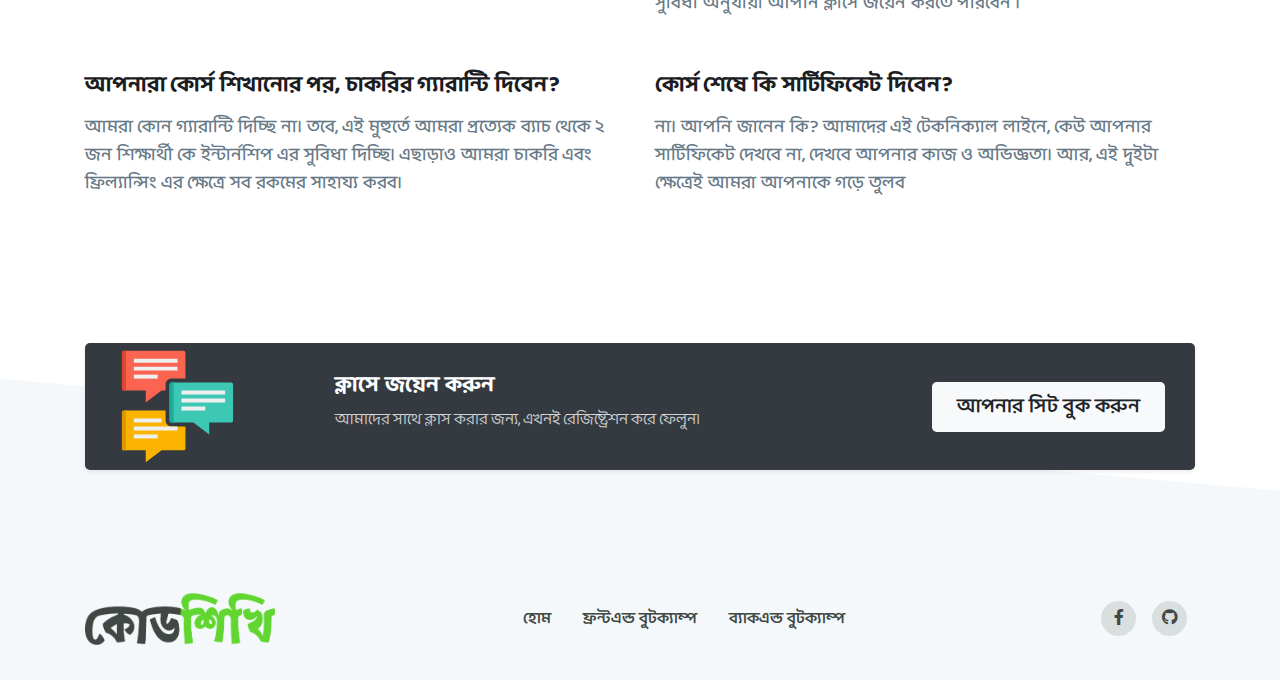
==== commit 1e18798f: "modified call to action content text and  re added previous syllabus on backend" ====
--- a/backend-bootcamp.html
+++ b/backend-bootcamp.html
@@ -415,65 +415,56 @@
     <!-- platform section end -->
 
     <!-- syllabus section start  -->
-    <section class="syllabus" id="previewSyllabus">
+    <section class="syllabus" id="syllabus">
         <div class="container">
             <div class="row">
                 <div class="col-12">
                     <div class="trainer-title text-center">
-                        <h6> সিলেবাস </h6>
-                        <h4> তিন মাস ব্যাপী কোর্স প্লান</h4>
-                    </div>
-                </div>
-            </div>
-            <div class="row">
-                <div class="col-12 col-md-5">
+                        <h6> কোর্স সিলেবাস </h6>
+                        <h4> ৩ মাসের কোর্স প্ল্যান </h4>
+                    </div>
+                </div>
+            </div>
+            <div class="row">
+                <div class="col-lg-6 col-md-12">
                     <div class="mb-5">
-                        <h3>
-                            <!-- ফ্রন্টএন্ড ডেভেলপার হওয়ার জন্য যা যা প্রয়োজন সেই সব নিয়ে আমাদের এই সিলেবাস । -->
-                            সংক্ষিপ্ত সিলেবাস
-                        </h3>
-                        <p>
-                            <!-- আমাদের সপ্তাহে ৩দিন ক্লাস হবে -->
-                            সপ্তাহে ৩দিন <b>রবি, মঙ্গল ও বৃহস্পতিবার</b> আমাদের ক্লাস এর কার্যক্রম হবে, প্রতি ক্লাস এর
-                            সময়সীমা থাকবে <b>2 ঘন্টা</b> ।
-                            <br>
-                            ক্লাস এর সময়ঃ <b>বিকাল ( ৩.০০ টা - ৫.০০ টা )</b>
-                        </p>
+                        <h3> আপনার জীবন বদলে দিতে পারে এই সিলেবাস </h3>
+                        <p> ফ্রন্টএন্ড ডেভেলপার হওয়ার জন্য এ টু জেড গাইডলাইন নিয়ে আমাদের বানানো চমৎকার সিলেবাস। </p>
                     </div>
                     <div class="row">
                         <div class="col-md-6 col-6">
                             <div class="mb-5">
-                                <h4> ৩৬ </h4>
-                                <p> <b>সর্বমোট ক্লাস </b></p>
+                                <h4> 36 </h4>
+                                <p> সর্বমোট ক্লাস </p>
                             </div>
                         </div>
                         <div class="col-md-6 col-6">
                             <div class="mb-5">
-                                <h4> ৭২ </h4>
-                                <p> <b>সর্বমোট ঘন্টা</b> </p>
+                                <h4> 72 </h4>
+                                <p> সর্বমোট ঘন্টা </p>
                             </div>
                         </div>
                         <div class="col-md-6 col-6">
                             <div class="mb-5">
-                                <h4> ৬+ </h4>
-                                <p> <b>সর্বমোট প্রজেক্ট </b></p>
+                                <h4> 21 </h4>
+                                <p> সর্বমোট প্রজেক্ট </p>
                             </div>
                         </div>
                         <div class="col-md-6 col-6">
                             <div class="mb-5">
-                                <h4> ২৫ </h4>
-                                <p> <b>প্রতি ব্যাচে</b> </p>
-                            </div>
-                        </div>
-                    </div>
-                </div>
-                <div class="col-12 col-md-7">
+                                <h4> 136 </h4>
+                                <p> স্টুডেন্ট ভর্তি </p>
+                            </div>
+                        </div>
+                    </div>
+                </div>
+                <div class="col-lg-6 col-md-12">
                     <div class="syllabus-data">
                         <div class="toggle active">
                             <div class="header bg-light-gray">
                                 <div class="icon-group">
-                                    <i class="fas fa-chevron-right down-arrow"></i>
-                                    <h6 class="text">HTML- Hyper Text Markup Language</h6>
+                                    <i class="fas fa-chevron-right"></i>
+                                    <h6 class="text">PHP, OOP & Database</h6>
                                 </div>
                                 <h6 class="lecture-count">
                                     6 Lectures
@@ -483,42 +474,35 @@
                                 <div class="class">
                                     <div class="icon-group">
                                         <i class="fas fa-play-circle"></i>
-                                        <h6 class="text"> Welcome - Introduction of Html, Environment Setup </h6>
-                                    </div>
-                                    <p class="count"> 2hrs </p>
-                                </div>
-                                <div class="class">
-                                    <div class="icon-group">
-                                        <i class="fas fa-play-circle"></i>
-                                        <h6 class="text"> Basic Tags & Their Attributes </h6>
-                                    </div>
-                                    <p class="count"> 2hrs </p>
-                                </div>
-                                <div class="class">
-                                    <div class="icon-group">
-                                        <i class="fas fa-play-circle"></i>
-                                        <h6 class="text">Html Basic & nested Tables </h6>
-                                    </div>
-                                    <p class="count"> 2hrs </p>
-                                </div>
-                                <div class="class">
-                                    <div class="icon-group">
-                                        <i class="fas fa-play-circle"></i>
-                                        <h6 class="text"> Html Forms</h6>
-                                    </div>
-                                    <p class="count"> 2hrs </p>
-                                </div>
-                                <div class="class">
-                                    <div class="icon-group">
-                                        <i class="fas fa-play-circle"></i>
-                                        <h6 class="text"> Semantic Tags </h6>
-                                    </div>
-                                    <p class="count"> 2hrs </p>
-                                </div>
-                                <div class="class">
-                                    <div class="icon-group">
-                                        <i class="fas fa-play-circle"></i>
-                                        <h6 class="text"> Section-End Final Project & Overview of HTML </h6>
+                                        <h6 class="text"> Basics Part 1 - Introduction & Getting started </h6>
+                                    </div>
+                                    <p class="count"> 2hrs </p>
+                                </div>
+                                <div class="class">
+                                    <div class="icon-group">
+                                        <i class="fas fa-play-circle"></i>
+                                        <h6 class="text"> Basics Part 2 - Condition, Loop, Functions </h6>
+                                    </div>
+                                    <p class="count"> 2hrs </p>
+                                </div>
+                                <div class="class">
+                                    <div class="icon-group">
+                                        <i class="fas fa-play-circle"></i>
+                                        <h6 class="text"> PHP OOP - All you need </h6>
+                                    </div>
+                                    <p class="count"> 2hrs </p>
+                                </div>
+                                <div class="class">
+                                    <div class="icon-group">
+                                        <i class="fas fa-play-circle"></i>
+                                        <h6 class="text"> MYSQL Basics </h6>
+                                    </div>
+                                    <p class="count"> 2hrs </p>
+                                </div>
+                                <div class="class">
+                                    <div class="icon-group">
+                                        <i class="fas fa-play-circle"></i>
+                                        <h6 class="text"> Final Part - PHP OOP & MYSQL CRUD </h6>
                                     </div>
                                     <p class="count"> 2hrs </p>
                                 </div>
@@ -527,67 +511,32 @@
                         <div class="toggle">
                             <div class="header bg-light-gray">
                                 <div class="icon-group">
-                                    <i class="fas fa-chevron-right down-arrow"></i>
-                                    <h6 class="text"> CSS - Cascading Style Sheets </h6>
+                                    <i class="fas fa-chevron-right"></i>
+                                    <h6 class="text"> Laravel Introduction & Basics </h6>
                                 </div>
                                 <h6 class="lecture-count">
-                                    8 Lectures
+                                    3 Lectures
                                 </h6>
                             </div>
                             <div class="content">
                                 <div class="class">
                                     <div class="icon-group">
                                         <i class="fas fa-play-circle"></i>
-                                        <h6 class="text"> Welcome - Introduction of CSS, Environment Setup </h6>
-                                    </div>
-                                    <p class="count"> 2hrs </p>
-                                </div>
-                                <div class="class">
-                                    <div class="icon-group">
-                                        <i class="fas fa-play-circle"></i>
-                                        <h6 class="text"> CSS - Units & Spacing</h6>
-                                    </div>
-                                    <p class="count"> 2hrs </p>
-                                </div>
-                                <div class="class">
-                                    <div class="icon-group">
-                                        <i class="fas fa-play-circle"></i>
-                                        <h6 class="text"> CSS - Display, Backgrounds & Pseudo (classes,Elements) </h6>
-                                    </div>
-                                    <p class="count"> 2hrs </p>
-                                </div>
-                                <div class="class">
-                                    <div class="icon-group">
-                                        <i class="fas fa-play-circle"></i>
-                                        <h6 class="text"> CSS - Positions </h6>
-                                    </div>
-                                    <p class="count"> 2hrs </p>
-                                </div>
-                                <div class="class">
-                                    <div class="icon-group">
-                                        <i class="fas fa-play-circle"></i>
-                                        <h6 class="text"> CSS - Flexbox </h6>
-                                    </div>
-                                    <p class="count"> 2hrs </p>
-                                </div>
-                                <div class="class">
-                                    <div class="icon-group">
-                                        <i class="fas fa-play-circle"></i>
-                                        <h6 class="text"> CSS - Animations </h6>
-                                    </div>
-                                    <p class="count"> 2hrs </p>
-                                </div>
-                                <div class="class">
-                                    <div class="icon-group">
-                                        <i class="fas fa-play-circle"></i>
-                                        <h6 class="text"> CSS - Media Query </h6>
-                                    </div>
-                                    <p class="count"> 2hrs </p>
-                                </div>
-                                <div class="class">
-                                    <div class="icon-group">
-                                        <i class="fas fa-play-circle"></i>
-                                        <h6 class="text"> Section-End Final Project & Overview of CSS </h6>
+                                        <h6 class="text"> Basics Part 1 - Introduction, Setup </h6>
+                                    </div>
+                                    <p class="count"> 2hrs </p>
+                                </div>
+                                <div class="class">
+                                    <div class="icon-group">
+                                        <i class="fas fa-play-circle"></i>
+                                        <h6 class="text"> Basics Part 2 - MVC Architecture Practical Example </h6>
+                                    </div>
+                                    <p class="count"> 2hrs </p>
+                                </div>
+                                <div class="class">
+                                    <div class="icon-group">
+                                        <i class="fas fa-play-circle"></i>
+                                        <h6 class="text"> Final Part - CRUD Application Project </h6>
                                     </div>
                                     <p class="count"> 2hrs </p>
                                 </div>
@@ -596,69 +545,32 @@
                         <div class="toggle">
                             <div class="header bg-light-gray">
                                 <div class="icon-group">
-                                    <i class="fas fa-chevron-right down-arrow"></i>
-                                    <h6 class="text"> JavaScript & Jquery </h6>
+                                    <i class="fas fa-chevron-right"></i>
+                                    <h6 class="text">eCommerce Project Development</h6>
                                 </div>
                                 <h6 class="lecture-count">
-                                    8 Lectures
+                                    12 Lectures
                                 </h6>
                             </div>
                             <div class="content">
                                 <div class="class">
                                     <div class="icon-group">
                                         <i class="fas fa-play-circle"></i>
-                                        <h6 class="text"> Welcome - Introduction of JavaScript & Jquery, Environment
-                                            Setup </h6>
-                                    </div>
-                                    <p class="count"> 2hrs </p>
-                                </div>
-                                <div class="class">
-                                    <div class="icon-group">
-                                        <i class="fas fa-play-circle"></i>
-                                        <h6 class="text"> JavaScript Variable & DataTypes
-                                        </h6>
-                                    </div>
-                                    <p class="count"> 2hrs </p>
-                                </div>
-                                <div class="class">
-                                    <div class="icon-group">
-                                        <i class="fas fa-play-circle"></i>
-                                        <h6 class="text"> Logical Operators & Expression </h6>
-                                    </div>
-                                    <p class="count"> 2hrs </p>
-                                </div>
-                                <div class="class">
-                                    <div class="icon-group">
-                                        <i class="fas fa-play-circle"></i>
-                                        <h6 class="text"> Conditional Statements & objects </h6>
-                                    </div>
-                                    <p class="count"> 2hrs </p>
-                                </div>
-                                <div class="class">
-                                    <div class="icon-group">
-                                        <i class="fas fa-play-circle"></i>
-                                        <h6 class="text"> Functions </h6>
-                                    </div>
-                                    <p class="count"> 2hrs </p>
-                                </div>
-                                <div class="class">
-                                    <div class="icon-group">
-                                        <i class="fas fa-play-circle"></i>
-                                        <h6 class="text"> DOM - Document Object Model</h6>
-                                    </div>
-                                    <p class="count"> 2hrs </p>
-                                </div>
-                                <div class="class">
-                                    <div class="icon-group">
-                                        <i class="fas fa-play-circle"></i>
-                                        <h6 class="text">Jquery & Plugins</h6>
-                                    </div>
-                                    <p class="count"> 2hrs </p>
-                                </div>
-                                <div class="class">
-                                    <div class="icon-group">
-                                        <i class="fas fa-play-circle"></i>
-                                        <h6 class="text"> Section-End Final Project & Overview of javaScript </h6>
+                                        <h6 class="text">Introduction</h6>
+                                    </div>
+                                    <p class="count"> 2hrs </p>
+                                </div>
+                                <div class="class">
+                                    <div class="icon-group">
+                                        <i class="fas fa-play-circle"></i>
+                                        <h6 class="text">Introduction</h6>
+                                    </div>
+                                    <p class="count"> 2hrs </p>
+                                </div>
+                                <div class="class">
+                                    <div class="icon-group">
+                                        <i class="fas fa-play-circle"></i>
+                                        <h6 class="text">Introduction</h6>
                                     </div>
                                     <p class="count"> 2hrs </p>
                                 </div>
@@ -667,8 +579,105 @@
                         <div class="toggle">
                             <div class="header bg-light-gray">
                                 <div class="icon-group">
-                                    <i class="fas fa-chevron-right down-arrow"></i>
-                                    <h6 class="text"> Bootstrap </h6>
+                                    <i class="fas fa-chevron-right"></i>
+                                    <h6 class="text"> Vue.js Basics, Vue Router & Vuex </h6>
+                                </div>
+                                <h6 class="lecture-count">
+                                    5 Lectures
+                                </h6>
+                            </div>
+                            <div class="content">
+                                <div class="class">
+                                    <div class="icon-group">
+                                        <i class="fas fa-play-circle"></i>
+                                        <h6 class="text"> Vue.js Introduction, CLI & Getting started </h6>
+                                    </div>
+                                    <p class="count"> 2hrs </p>
+                                </div>
+                                <div class="class">
+                                    <div class="icon-group">
+                                        <i class="fas fa-play-circle"></i>
+                                        <h6 class="text"> Vue.js - Statement, List Rendering & Form Binding </h6>
+                                    </div>
+                                    <p class="count"> 2hrs </p>
+                                </div>
+                                <div class="class">
+                                    <div class="icon-group">
+                                        <i class="fas fa-play-circle"></i>
+                                        <h6 class="text"> Vue Router - All you need </h6>
+                                    </div>
+                                    <p class="count"> 2hrs </p>
+                                </div>
+                                <div class="class">
+                                    <div class="icon-group">
+                                        <i class="fas fa-play-circle"></i>
+                                        <h6 class="text"> Vuex - All you need </h6>
+                                    </div>
+                                    <p class="count"> 2hrs </p>
+                                </div>
+                                <div class="class">
+                                    <div class="icon-group">
+                                        <i class="fas fa-play-circle"></i>
+                                        <h6 class="text"> Vue.js, Vue Router & Vuex - Combined Project </h6>
+                                    </div>
+                                    <p class="count"> 2hrs </p>
+                                </div>
+                            </div>
+                        </div>
+                        <div class="toggle">
+                            <div class="header bg-light-gray">
+                                <div class="icon-group">
+                                    <i class="fas fa-chevron-right"></i>
+                                    <h6 class="text"> Vue.js & Laravel Project </h6>
+                                </div>
+                                <h6 class="lecture-count">
+                                    6 Lectures
+                                </h6>
+                            </div>
+                            <div class="content">
+                                <div class="class">
+                                    <div class="icon-group">
+                                        <i class="fas fa-play-circle"></i>
+                                        <h6 class="text"> Project Setup </h6>
+                                    </div>
+                                    <p class="count"> 2hrs </p>
+                                </div>
+                                <div class="class">
+                                    <div class="icon-group">
+                                        <i class="fas fa-play-circle"></i>
+                                        <h6 class="text"> REST API & Vue CRUD Part 1 </h6>
+                                    </div>
+                                    <p class="count"> 2hrs </p>
+                                </div>
+                                <div class="class">
+                                    <div class="icon-group">
+                                        <i class="fas fa-play-circle"></i>
+                                        <h6 class="text"> REST API & Vue CRUD Part 2 </h6>
+                                    </div>
+                                    <p class="count"> 2hrs </p>
+                                </div>
+                                <div class="class">
+                                    <div class="icon-group">
+                                        <i class="fas fa-play-circle"></i>
+                                        <h6 class="text"> REST API & Vue CRUD Part 3 </h6>
+                                    </div>
+                                    <p class="count"> 2hrs </p>
+                                </div>
+                                <div class="class">
+                                    <div class="icon-group">
+                                        <i class="fas fa-play-circle"></i>
+                                        <h6 class="text"> Laravel REST API and Vue.js Authentication </h6>
+                                    </div>
+                                    <p class="count"> 2hrs </p>
+                                </div>
+                            </div>
+                        </div>
+
+                        <div class="toggle">
+                            <div class="header bg-light-gray">
+                                <div class="icon-group">
+                                    <i class="fas fa-chevron-right"></i>
+                                    <h6 class="text">Getting ready to serve</h6>
                                 </div>
                                 <h6 class="lecture-count">
                                     4 Lectures
@@ -678,179 +687,28 @@
                                 <div class="class">
                                     <div class="icon-group">
                                         <i class="fas fa-play-circle"></i>
-                                        <h6 class="text"> Welcome - Introduction of Bootstrap, Environment Setup </h6>
-                                    </div>
-                                    <p class="count"> 2hrs </p>
-                                </div>
-                                <div class="class">
-                                    <div class="icon-group">
-                                        <i class="fas fa-play-circle"></i>
-                                        <h6 class="text"> Bootstrap Components Customizations & Uses</h6>
-                                    </div>
-                                    <p class="count"> 2hrs </p>
-                                </div>
-                                <div class="class">
-                                    <div class="icon-group">
-                                        <i class="fas fa-play-circle"></i>
-                                        <h6 class="text">Bootstrap Grid Layout
-                                        </h6>
-                                    </div>
-                                    <p class="count"> 2hrs </p>
-                                </div>
-                                <div class="class">
-                                    <div class="icon-group">
-                                        <i class="fas fa-play-circle"></i>
-                                        <h6 class="text"> REST API & Vue CRUD Part 3 </h6>
-                                    </div>
-                                    <p class="count"> 2hrs </p>
-                                </div>
-                            </div>
-                        </div>
-                        <div class="toggle">
-                            <div class="header bg-light-gray">
-                                <div class="icon-group">
-                                    <i class="fas fa-chevron-right down-arrow"></i>
-                                    <h6 class="text">Projects</h6>
-                                </div>
-                                <h6 class="lecture-count">
-                                    4 Lectures
-                                </h6>
-                            </div>
-                            <div class="content">
-                                <div class="class">
-                                    <div class="icon-group">
-                                        <i class="fas fa-play-circle"></i>
-                                        <h6 class="text"> Psd to html</h6>
-                                    </div>
-                                    <p class="count"> 2hrs </p>
-                                </div>
-                                <div class="class">
-                                    <div class="icon-group">
-                                        <i class="fas fa-play-circle"></i>
-                                        <h6 class="text"> XD to html </h6>
-                                    </div>
-                                    <p class="count"> 2hrs </p>
-                                </div>
-                                <div class="class">
-                                    <div class="icon-group">
-                                        <i class="fas fa-play-circle"></i>
-                                        <h6 class="text"> figma to html </h6>
-                                    </div>
-                                    <p class="count"> 2hrs </p>
-                                </div>
-                                <div class="class">
-                                    <div class="icon-group">
-                                        <i class="fas fa-play-circle"></i>
-                                        <h6 class="text"> Build Portfolio Site</h6>
-                                    </div>
-                                    <p class="count"> 2hrs </p>
-                                </div>
-                            </div>
-                        </div>
-                        <div class="toggle">
-                            <div class="header bg-light-gray">
-                                <div class="icon-group">
-                                    <i class="fas fa-chevron-right down-arrow"></i>
-                                    <h6 class="text">Git & Github</h6>
-                                </div>
-                                <h6 class="lecture-count">
-                                    1 Lectures
-                                </h6>
-                            </div>
-                            <div class="content">
-                                <div class="class">
-                                    <div class="icon-group">
-                                        <i class="fas fa-play-circle"></i>
-                                        <h6 class="text"> git & github Configuration</h6>
-                                    </div>
-                                    <p class="count"> 2hrs </p>
-                                </div>
-                            </div>
-                        </div>
-                        <div class="toggle">
-                            <div class="header bg-light-gray">
-                                <div class="icon-group">
-                                    <i class="fas fa-chevron-right down-arrow"></i>
-                                    <h6 class="text">Market Places</h6>
-                                </div>
-                                <h6 class="lecture-count">
-                                    2 Lectures
-                                </h6>
-                            </div>
-                            <div class="content">
-                                <div class="class">
-                                    <div class="icon-group">
-                                        <i class="fas fa-play-circle"></i>
-                                        <h6 class="text">Fiverr Market Place</h6>
-                                    </div>
-                                    <p class="count"> 2hrs </p>
-                                </div>
-                                <div class="class">
-                                    <div class="icon-group">
-                                        <i class="fas fa-play-circle"></i>
-                                        <h6 class="text">Upwork Market Place</h6>
-                                    </div>
-                                    <p class="count"> 2hrs </p>
-                                </div>
-                            </div>
-                        </div>
-                        <div class="toggle">
-                            <div class="header bg-light-gray">
-                                <div class="icon-group">
-                                    <i class="fas fa-chevron-right down-arrow"></i>
-                                    <h6 class="text">Resume Building</h6>
-                                </div>
-                                <h6 class="lecture-count">
-                                    1 Lectures
-                                </h6>
-                            </div>
-                            <div class="content">
-                                <div class="class">
-                                    <div class="icon-group">
-                                        <i class="fas fa-play-circle"></i>
-                                        <h6 class="text">Prepare Your Resume For local Markets</h6>
-                                    </div>
-                                    <p class="count"> 2hrs </p>
-                                </div>
-                            </div>
-                        </div>
-
-                        <div class="toggle">
-                            <div class="header bg-light-gray">
-                                <div class="icon-group">
-                                    <i class="fas fa-chevron-right down-arrow"></i>
-                                    <h6 class="text">React & Vue</h6>
-                                </div>
-                                <h6 class="lecture-count">
-                                    1 Lectures
-                                </h6>
-                            </div>
-                            <div class="content">
-                                <div class="class">
-                                    <div class="icon-group">
-                                        <i class="fas fa-play-circle"></i>
-                                        <h6 class="text">Which Front End Framework will be suitable for you</h6>
-                                    </div>
-                                    <p class="count"> 2hrs </p>
-                                </div>
-
-                            </div>
-                        </div>
-                        <div class="toggle">
-                            <div class="header bg-light-gray">
-                                <div class="icon-group">
-                                    <i class="fas fa-chevron-right down-arrow"></i>
-                                    <h6 class="text">Php & Sql</h6>
-                                </div>
-                                <h6 class="lecture-count">
-                                    1 Lectures
-                                </h6>
-                            </div>
-                            <div class="content">
-                                <div class="class">
-                                    <div class="icon-group">
-                                        <i class="fas fa-play-circle"></i>
-                                        <h6 class="text">Php Crash Introduction</h6>
+                                        <h6 class="text"> Domain & Hosting Class </h6>
+                                    </div>
+                                    <p class="count"> 2hrs </p>
+                                </div>
+                                <div class="class">
+                                    <div class="icon-group">
+                                        <i class="fas fa-play-circle"></i>
+                                        <h6 class="text"> Fiverr & Upwork Freelancing </h6>
+                                    </div>
+                                    <p class="count"> 2hrs </p>
+                                </div>
+                                <div class="class">
+                                    <div class="icon-group">
+                                        <i class="fas fa-play-circle"></i>
+                                        <h6 class="text"> Cloud server & Laravel Setup </h6>
+                                    </div>
+                                    <p class="count"> 2hrs </p>
+                                </div>
+                                <div class="class">
+                                    <div class="icon-group">
+                                        <i class="fas fa-play-circle"></i>
+                                        <h6 class="text"> Portfolio Buildup & Developer CV Making </h6>
                                     </div>
                                     <p class="count"> 2hrs </p>
                                 </div>
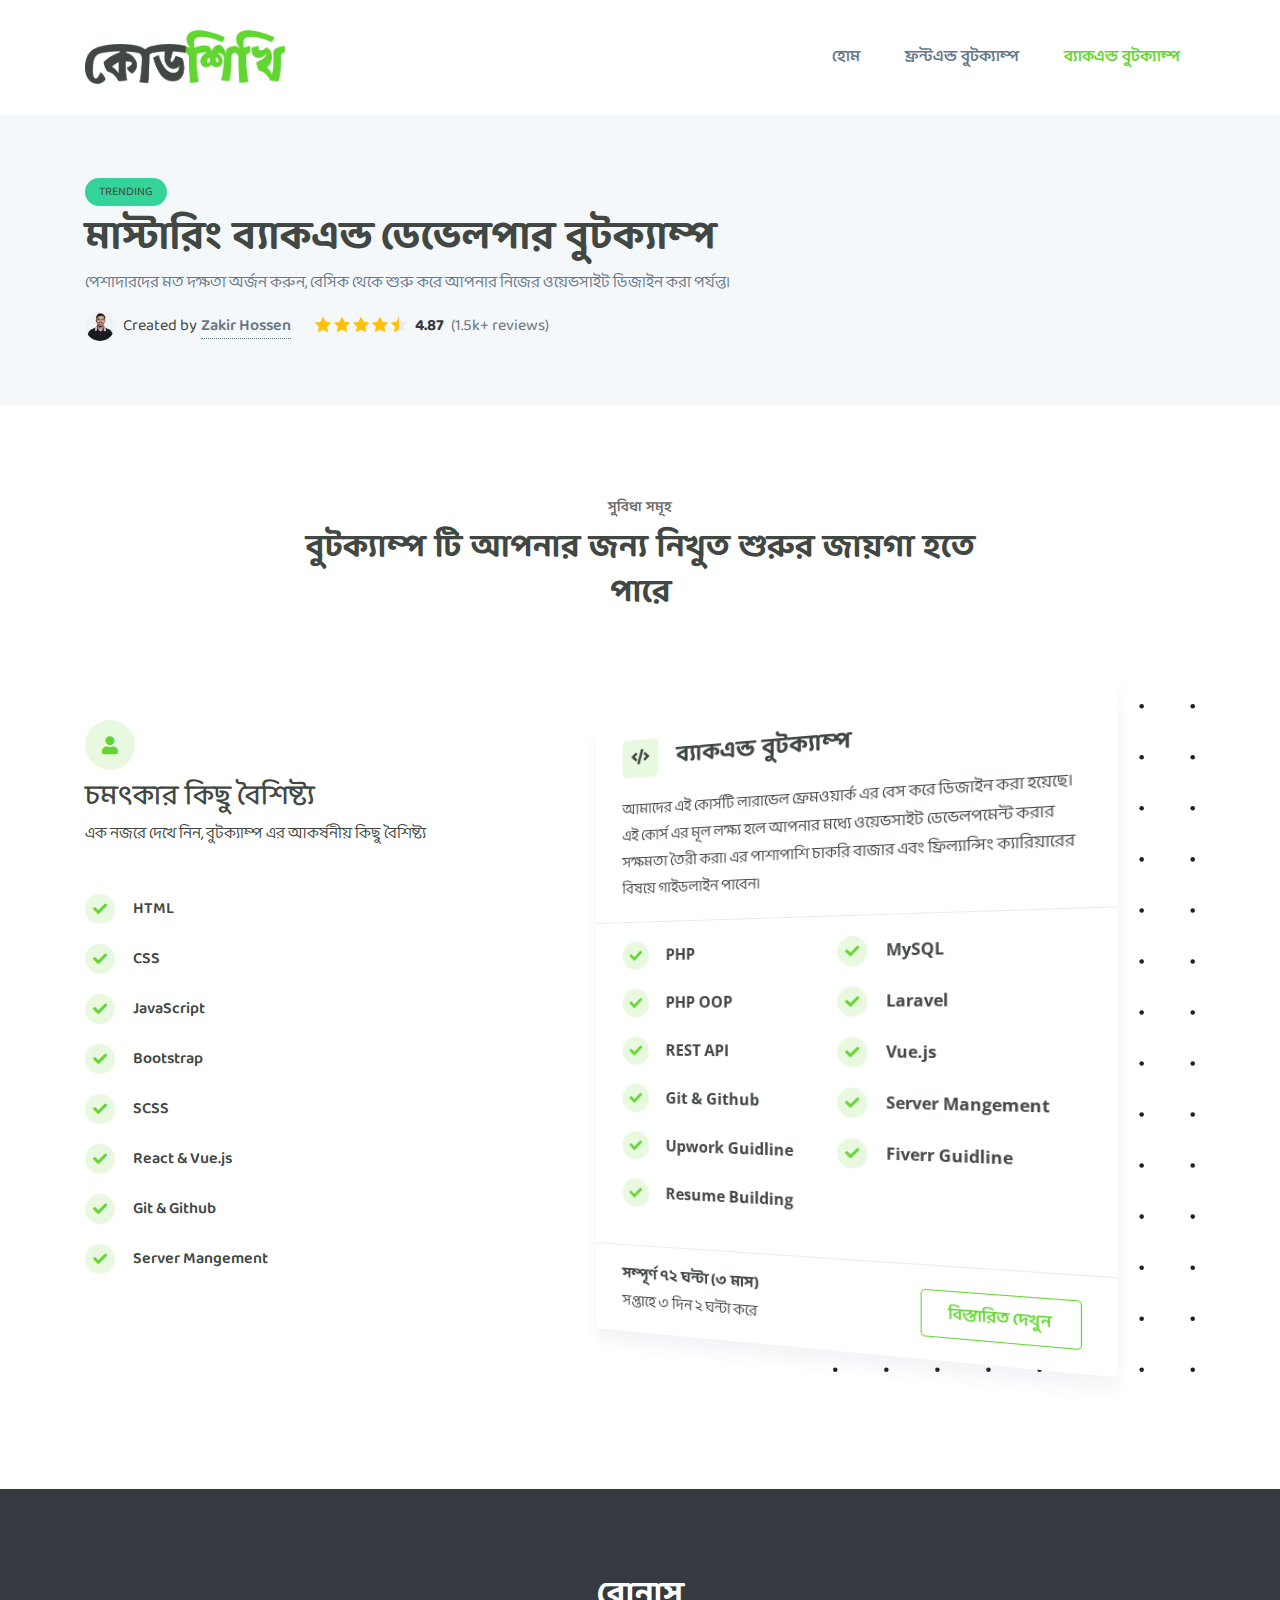
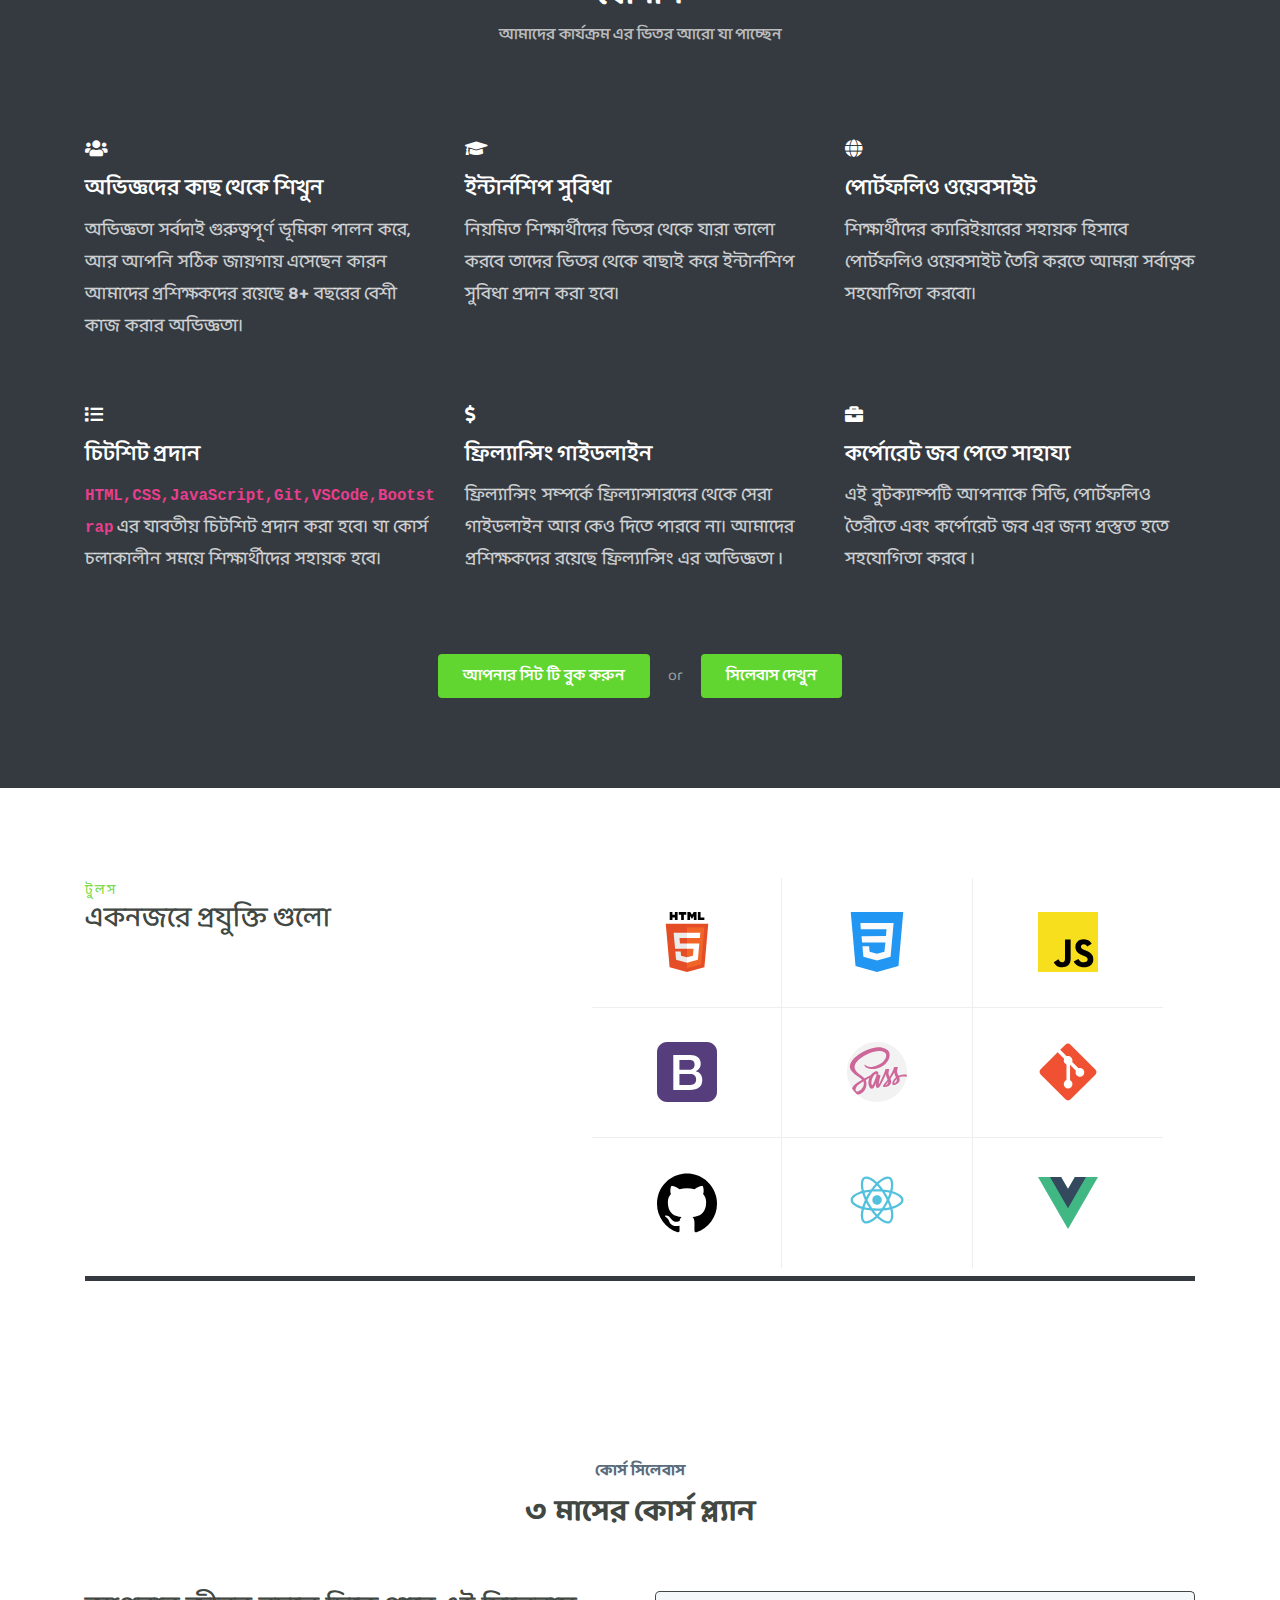
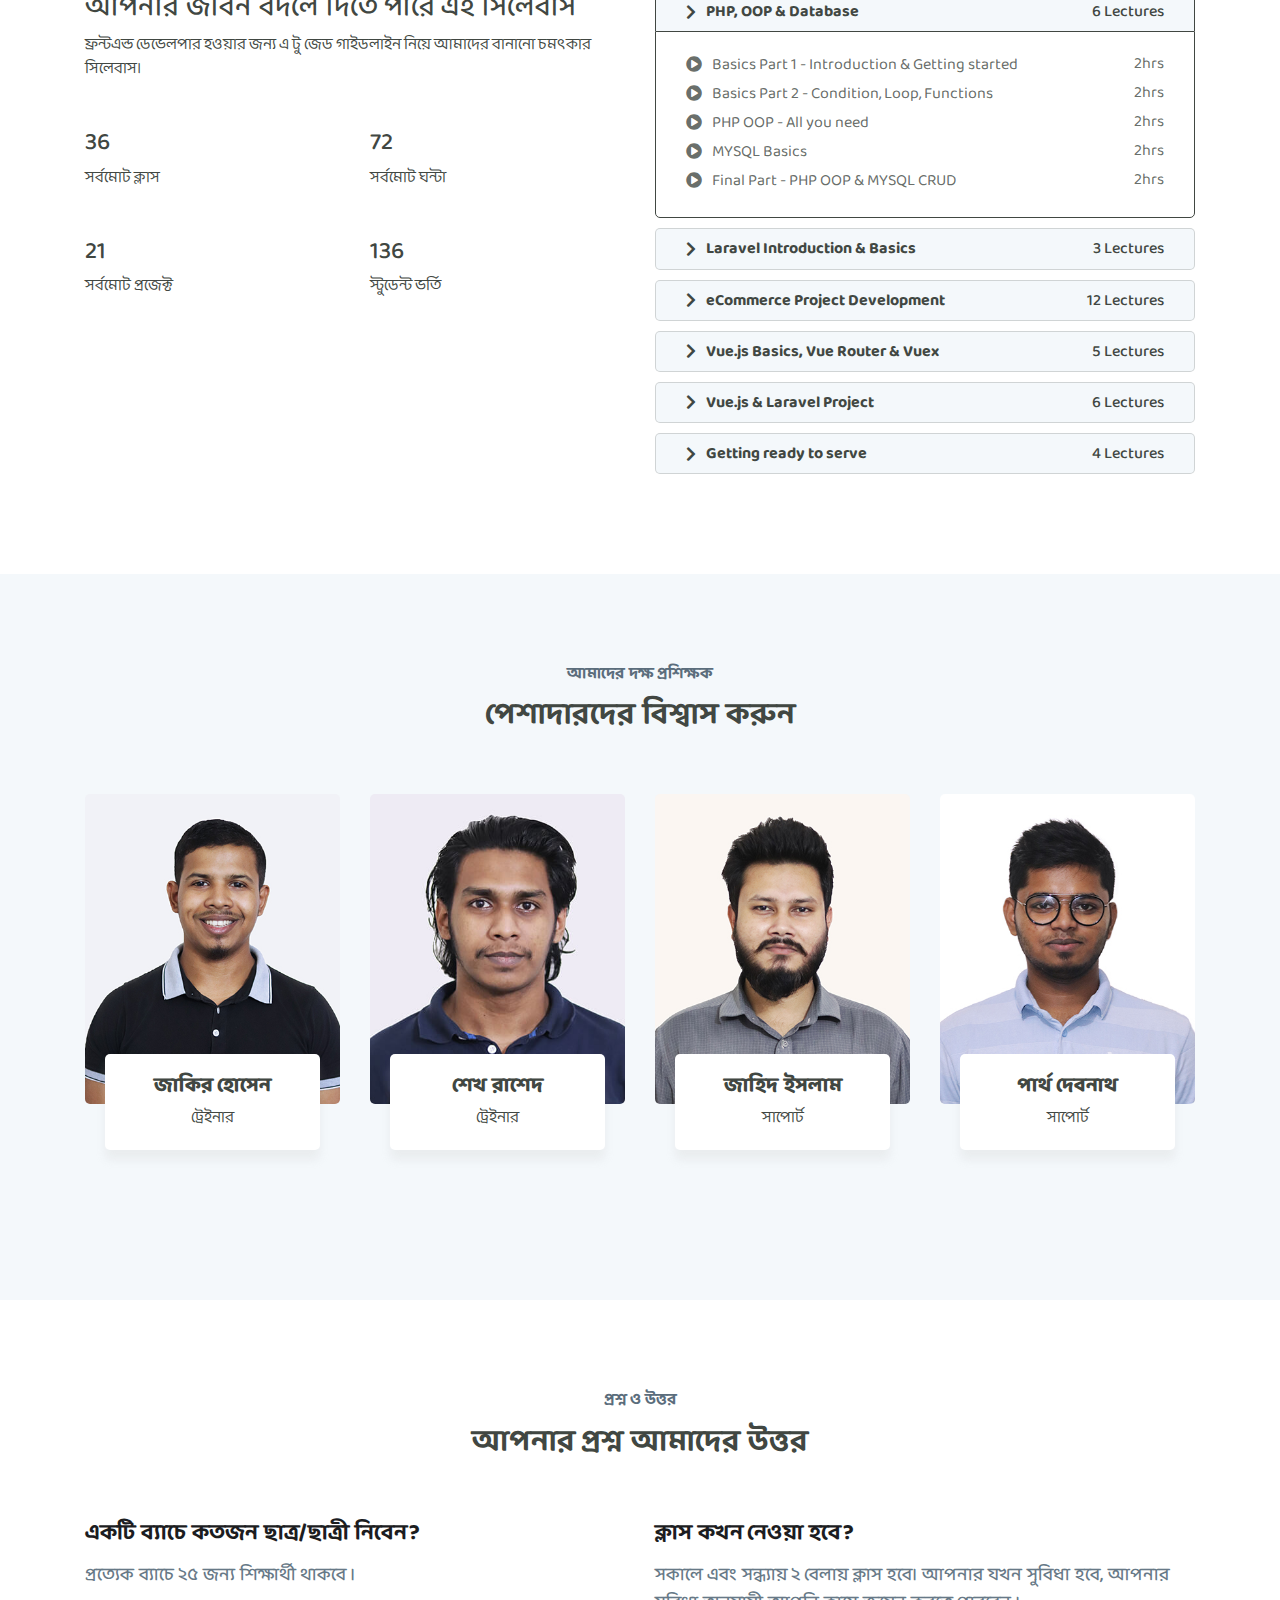
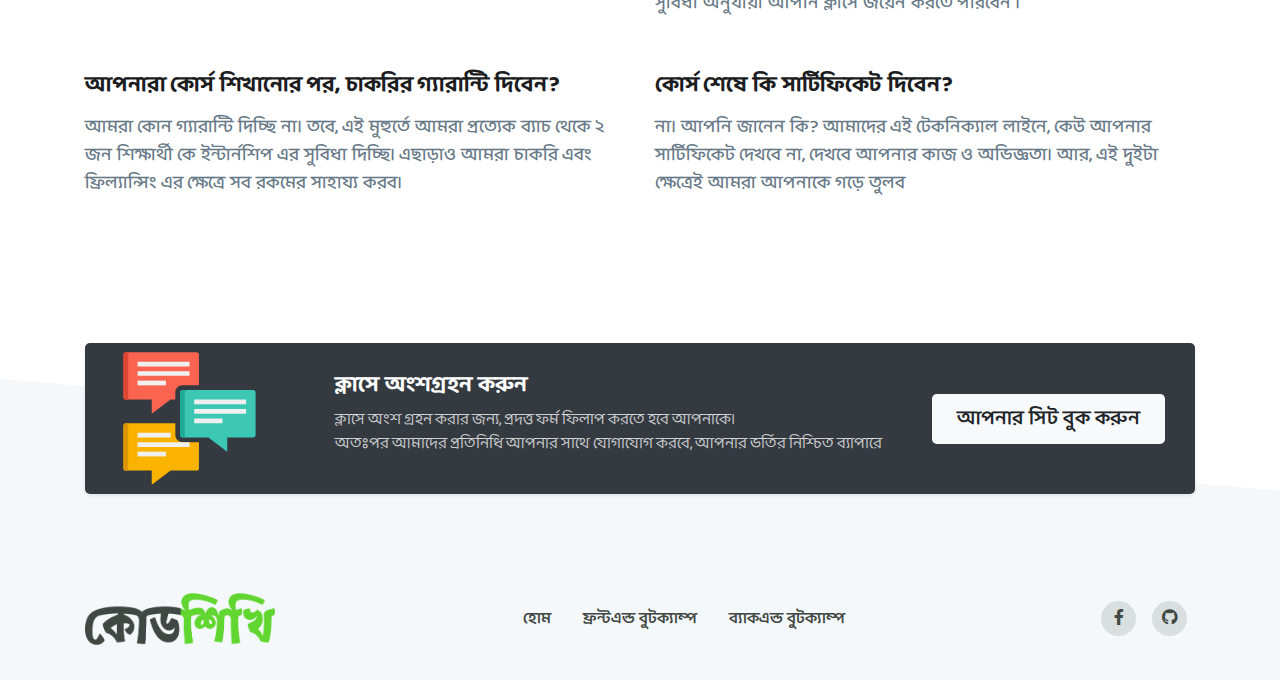
==== commit 5d22cb77: "modified  call to action form" ====
--- a/backend-bootcamp.html
+++ b/backend-bootcamp.html
@@ -827,22 +827,21 @@
         </div>
     </section>
     <!-- FAQ section end -->
-
-    <div class="skew-shape bg-light-gray">
+    <div class="skew-shape bg-light-gray" >
         <!-- Got Question section Start -->
         <section class="absolute p-0" id="book">
             <div class="container">
                 <div class="got-question bg-dark shadow-sm">
                     <div class="got-question__info">
-                        <h5> ক্লাসে জয়েন করুন </h5>
-                        <p> আমাদের সাথে ক্লাস করার জন্য, এখনই রেজিষ্ট্রেশন করে ফেলুন। </p>
-                    </div>
-                    <a href="https://docs.google.com/forms/d/e/1FAIpQLSeEBvQDWwXKqxM5rph_JMviWpMHqUOWPrk_TP_kEPqS0PnBVQ/viewform"
-                        class="btn btn-light btn-lg"> আপনার সিট বুক করুন </a>
+                        <h5> ক্লাসে অংশগ্রহন করুন</h5>
+                        <p> ক্লাসে অংশ গ্রহন করার জন্য, প্রদত্ত ফর্ম ফিলাপ করতে হবে আপনাকে। <br> অতঃপর আমাদের প্রতিনিধি আপনার সাথে যোগাযোগ করবে, আপনার ভর্তির নিশ্চিত ব্যাপারে </p>
+                    </div>
+                    <a href="https://docs.google.com/forms/d/e/1FAIpQLSeEBvQDWwXKqxM5rph_JMviWpMHqUOWPrk_TP_kEPqS0PnBVQ/viewform" class="btn btn-light btn-lg"> আপনার সিট বুক করুন </a>
                 </div>
             </div>
         </section>
         <!-- Got Question section End -->
+
         <!-- footer section start -->
         <footer class="footer">
             <div class="container">
@@ -859,10 +858,8 @@
                         <li><a href="backend-bootcamp.html"> ব্যাকএন্ড বুটক্যাম্প </a> </li>
                     </ul>
                     <ul class="footer__social-icon ml-0">
-                        <li><a href="https://www.facebook.com/codeshikhibd" target="__blank"><i
-                                    class="fab fa-facebook-f"></i></a></li>
-                        <li><a href="https://github.com/codeshikhi" target="__blank"><i class="fab fa-github"></i></a>
-                        </li>
+                        <li><a href="https://www.facebook.com/codeshikhibd" target="__blank"><i class="fab fa-facebook-f"></i></a></li>
+                        <li><a href="https://github.com/codeshikhi" target="__blank"><i class="fab fa-github"></i></a></li>
                     </ul>
                 </div>
             </div>
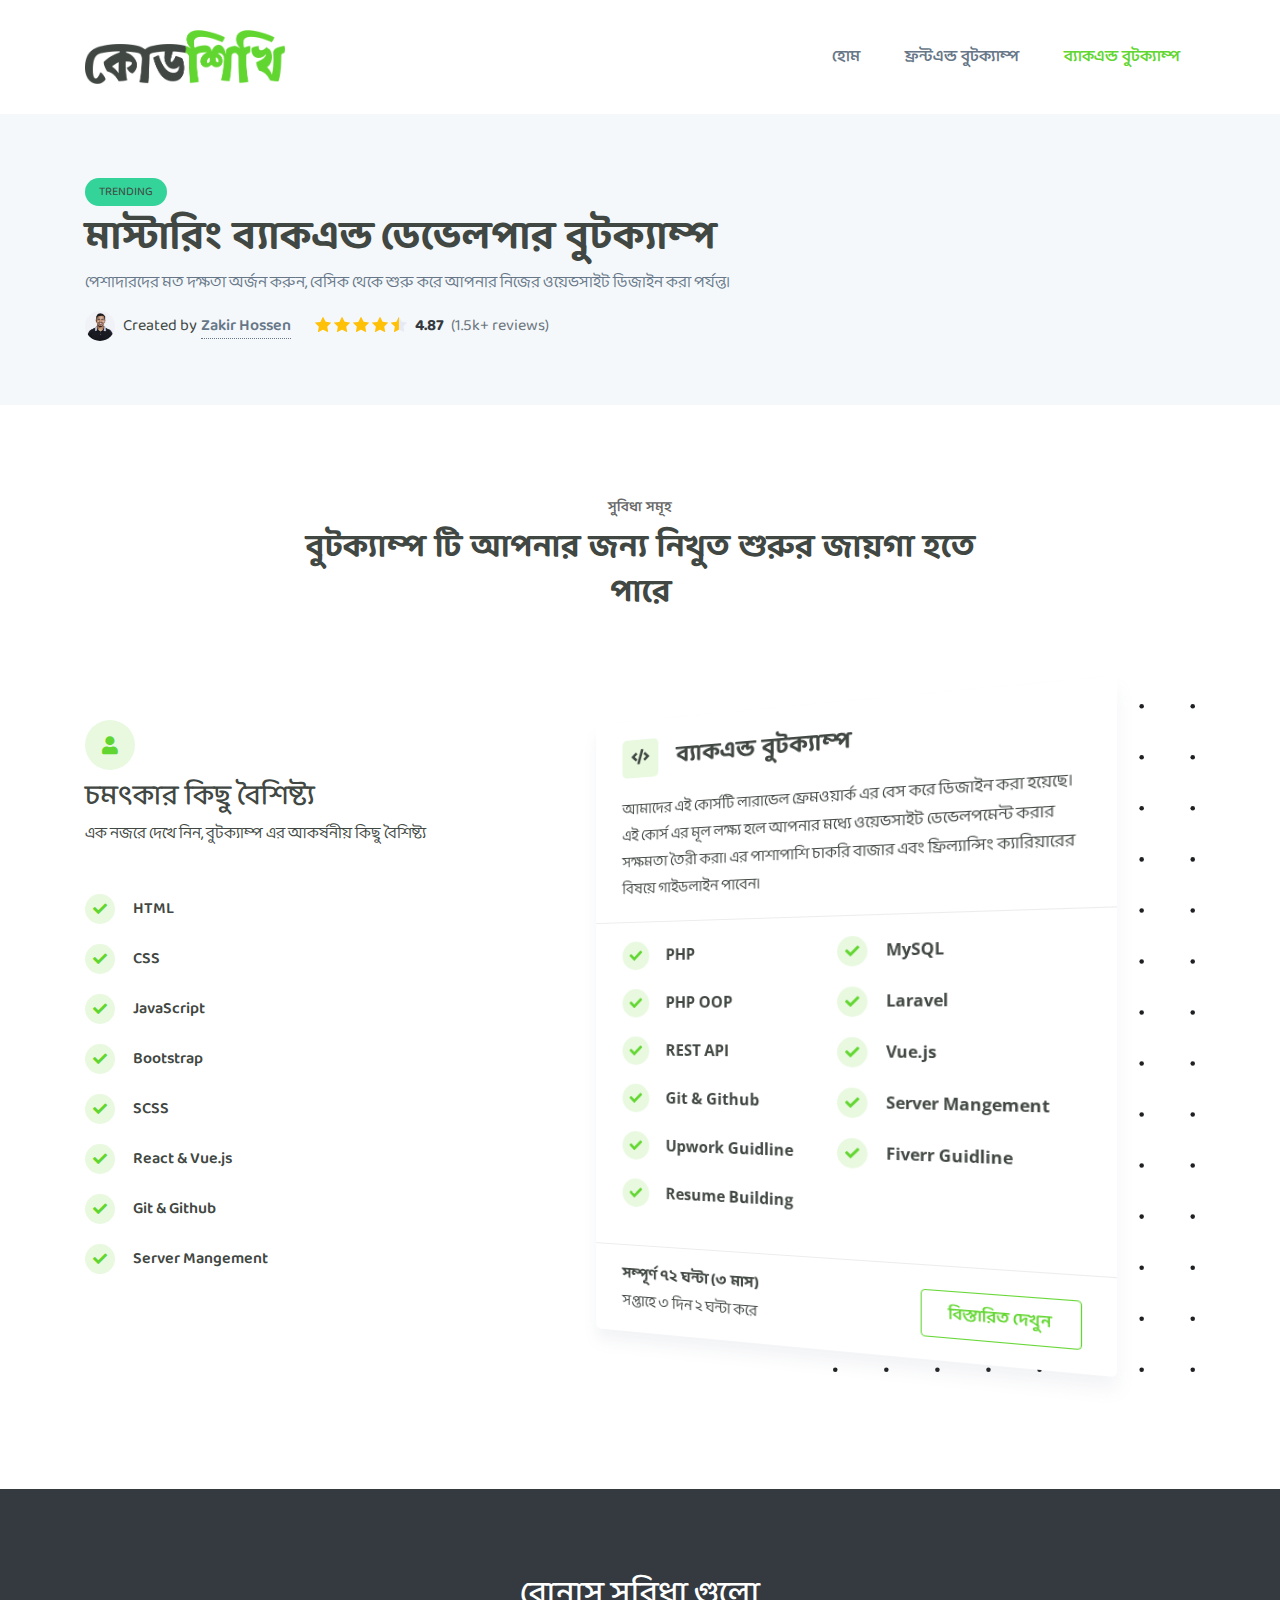
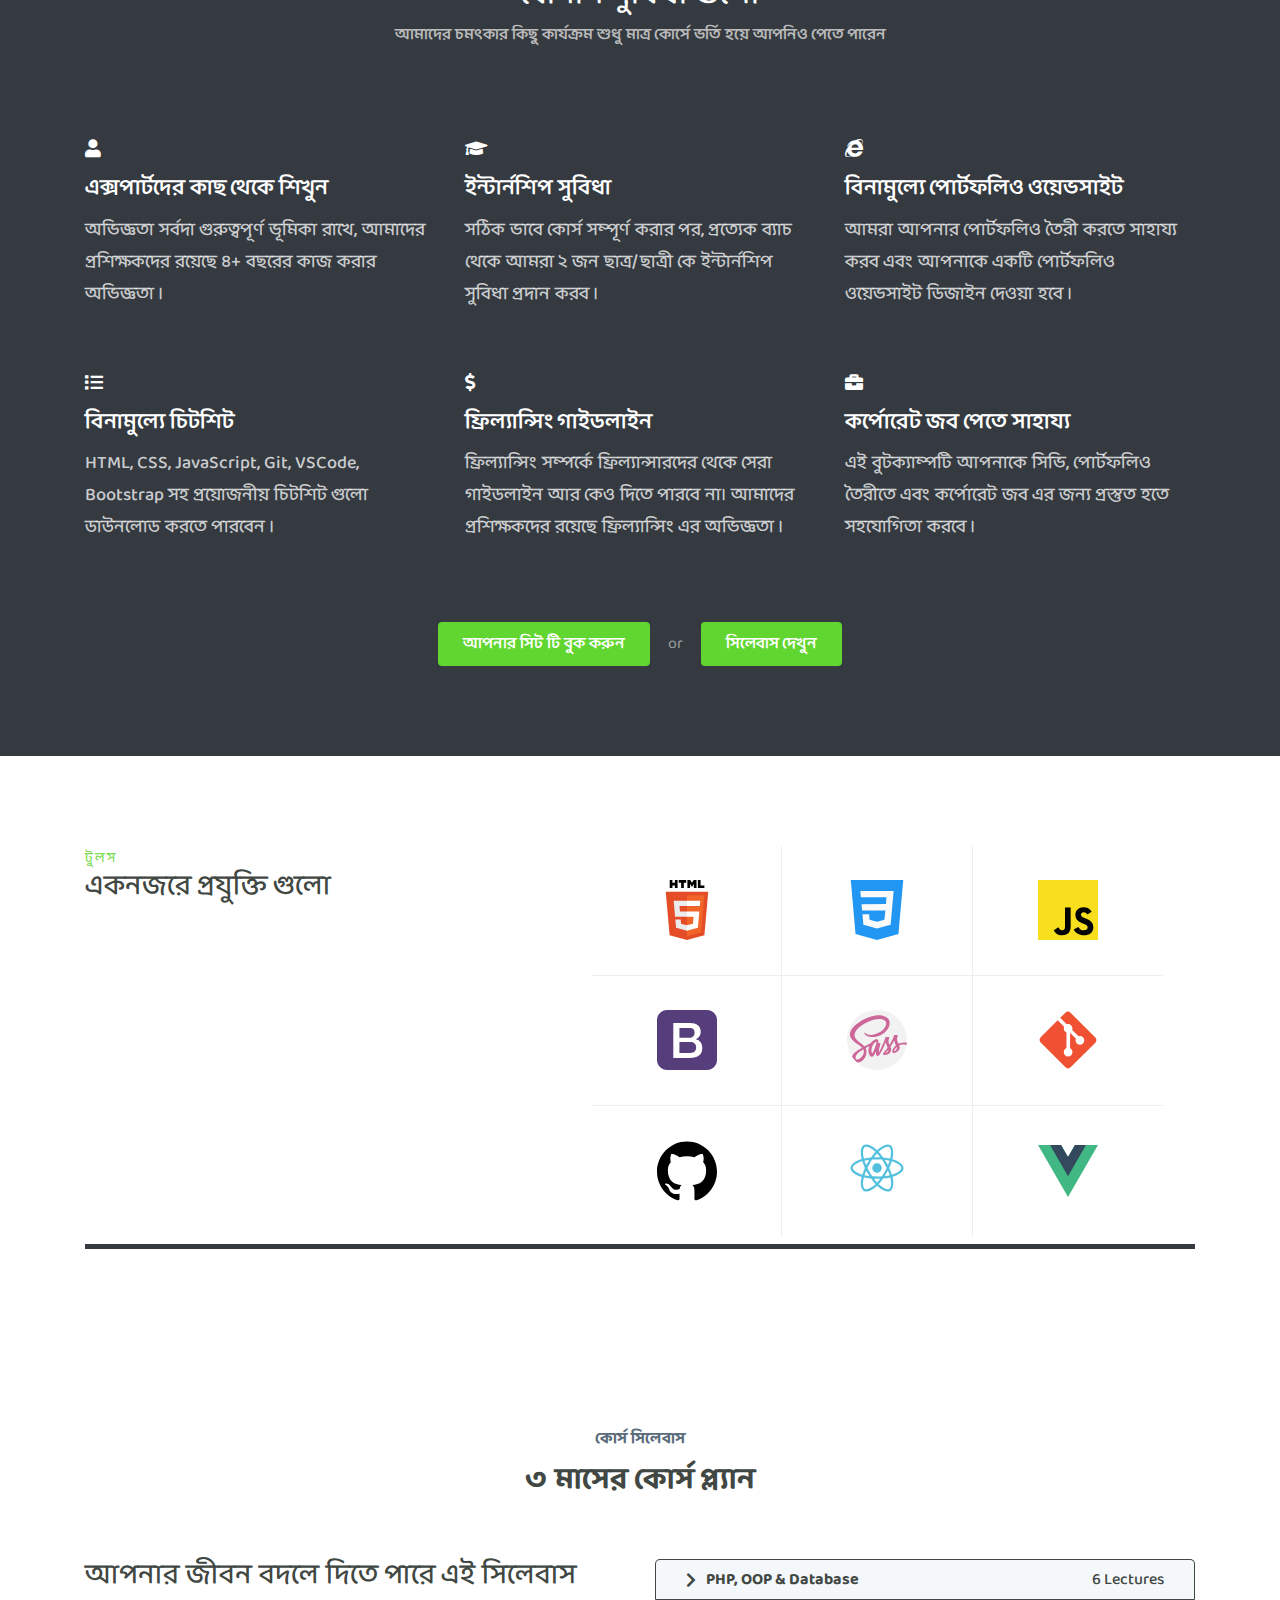
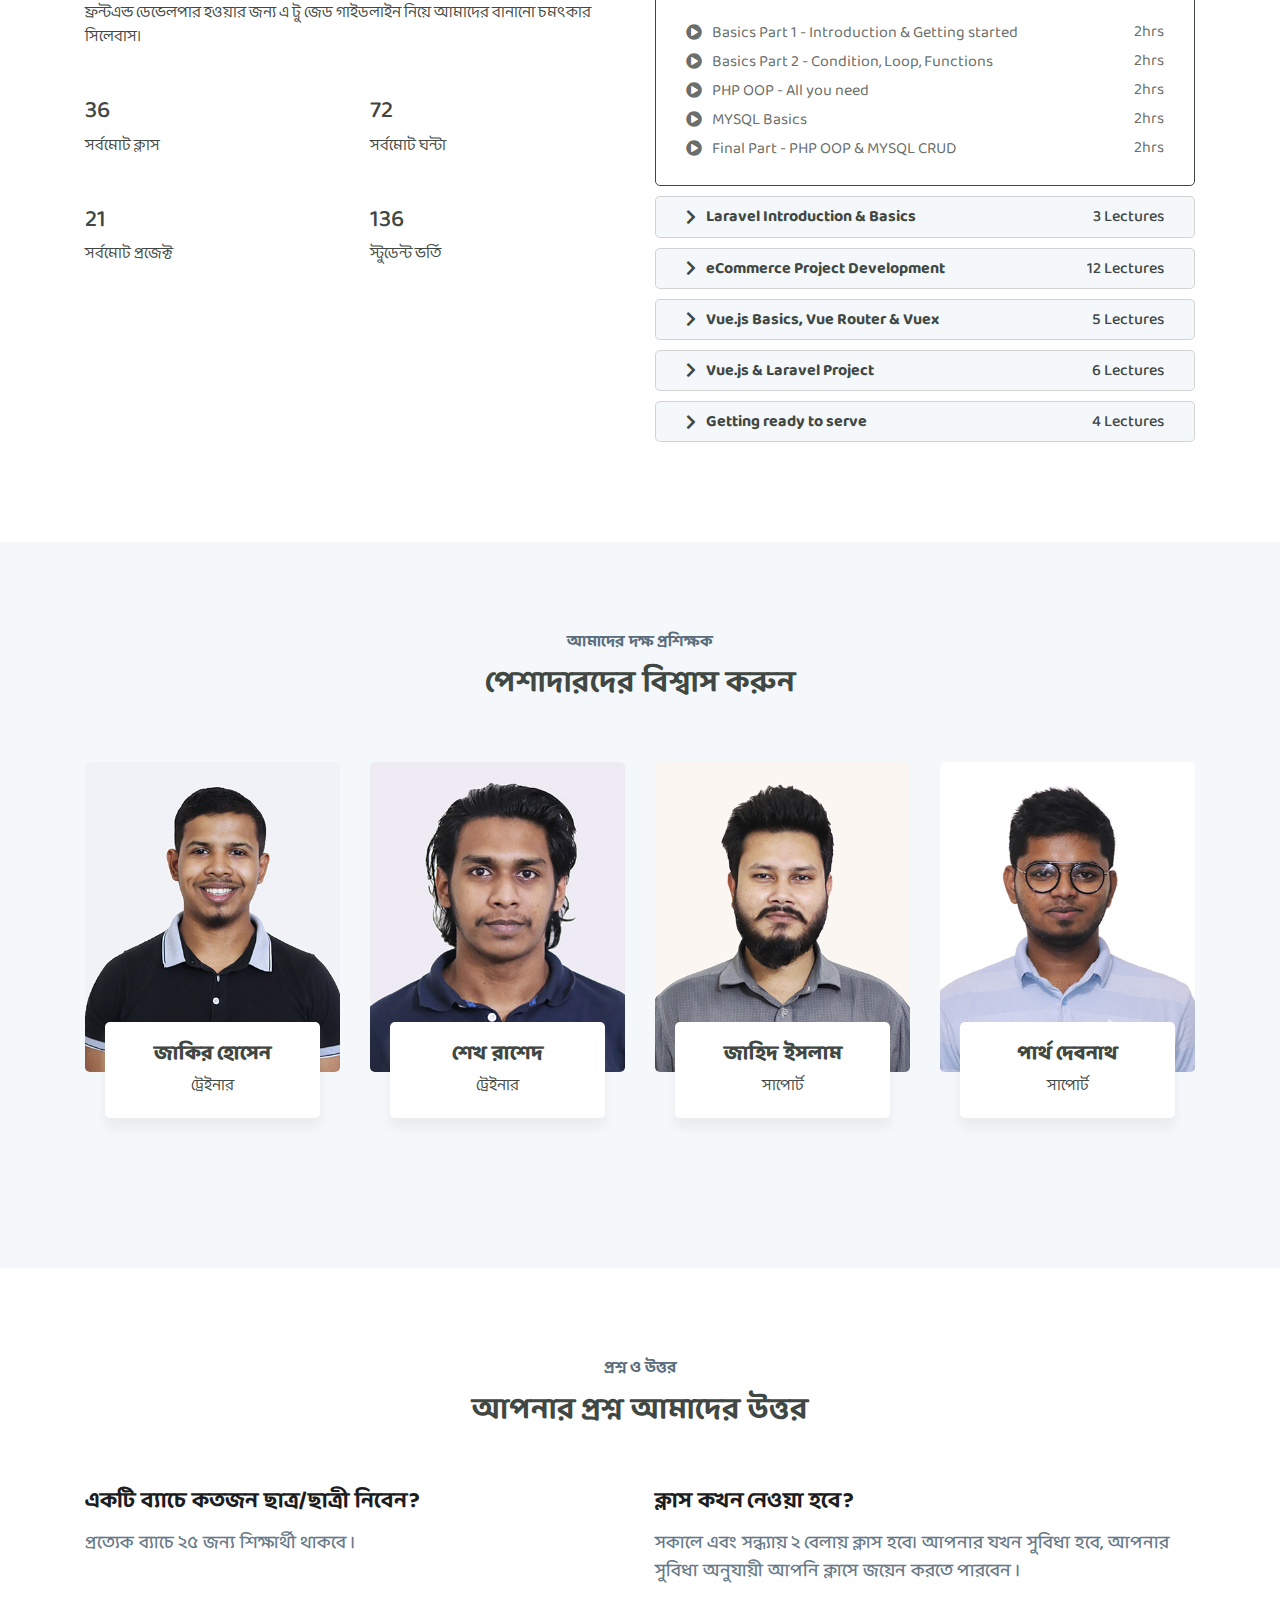
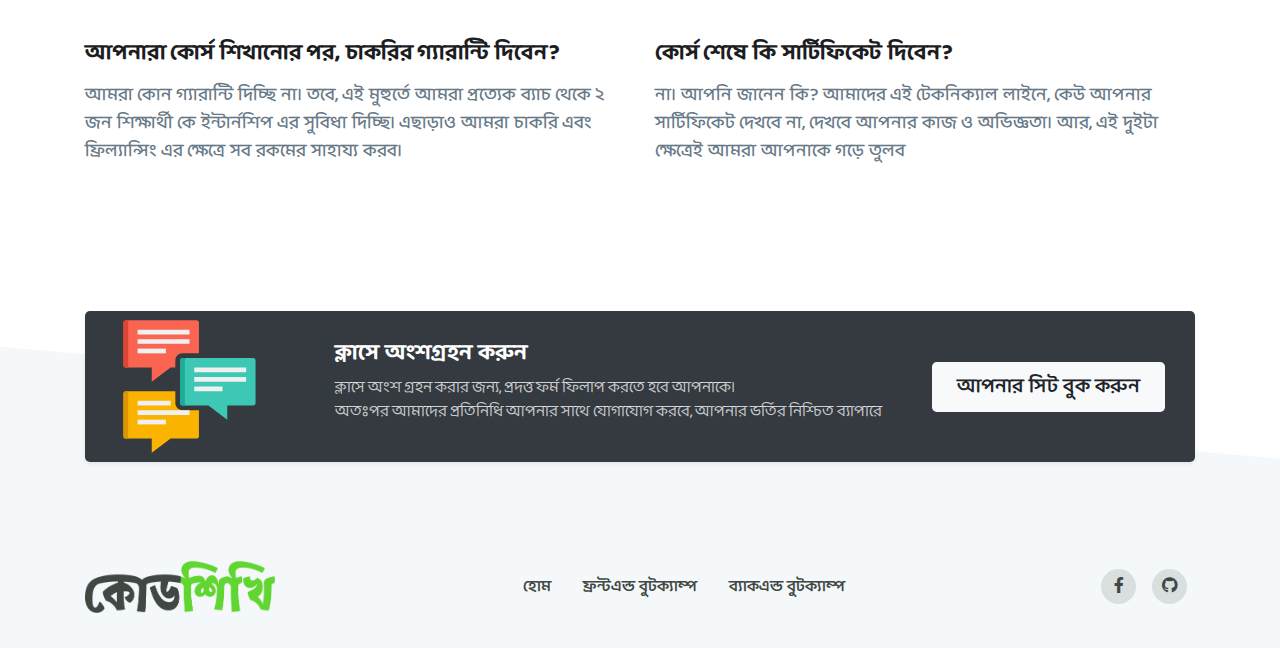
==== commit c12a726f: "re added previous go section  on backend" ====
--- a/backend-bootcamp.html
+++ b/backend-bootcamp.html
@@ -245,14 +245,22 @@
     </section>
     <!-- features section End -->
 
-    <!--  Extra more  section start  -->
-    <section class="go bg-dark extra">
+    <!--  how-we-go section start  -->
+    <section class="go bg-dark">
         <div class="container">
+            <!-- <div class="row">
+                <div class="col-12">
+                    <div class="trainer-title text-center">
+                        <h6> কোর্স সিলেবাস </h6>
+                        <h4> ৩ মাসের কোর্স প্ল্যান </h4>
+                    </div>
+                </div>
+            </div> -->
             <div class="row">
                 <div class="col-12">
                     <div class="section__info">
-                        <h2 class="section_title"> <b>বোনাস</b></h2>
-                        <div class="section_brief"> আমাদের কার্যক্রম এর ভিতর আরো যা পাচ্ছেন</div>
+                        <h2 class="section_title"> বোনাস সুবিধা গুলো </h2>
+                        <div class="section_brief"> আমাদের চমৎকার কিছু কার্যক্রম শুধু মাত্র কোর্সে ভর্তি হয়ে আপনিও পেতে পারেন </div>
                     </div>
                 </div>
             </div>
@@ -260,16 +268,15 @@
                 <div class="col-lg-4 col-md-6">
                     <div class="go__box-content">
                         <span class="go_icon">
-                            <!-- <i class="fas fa-user"></i> -->
-                            <i class="fas fa-users"></i>
+                            <i class="fas fa-user"></i>
                         </span>
                         <h6 class="go_title">
-                            অভিজ্ঞদের কাছ থেকে শিখুন
+                            এক্সপার্টদের কাছ থেকে শিখুন
                         </h6>
-                        <p class="go_brief">
-                            অভিজ্ঞতা সর্বদাই গুরুত্বপূর্ণ ভূমিকা পালন করে, আর আপনি সঠিক জায়গায় এসেছেন কারন আমাদের
-                            প্রশিক্ষকদের রয়েছে <b>৪+</b> বছরের বেশী কাজ করার অভিজ্ঞতা।
-                        </p>
+                        <div class="go_brief">
+                            <!-- HATH EEH KOLOM ER MOTO KORE APNAKEY OVVIGGOH KORE TULA HOBEY , APNAR CAREER BUILD UP ER JONNO  -->
+                            অভিজ্ঞতা সর্বদা গুরুত্বপূর্ণ ভূমিকা রাখে, আমাদের প্রশিক্ষকদের রয়েছে ৪+ বছরের কাজ করার অভিজ্ঞতা ।
+                        </div>
                     </div>
                 </div>
                 <div class="col-lg-4 col-md-6">
@@ -280,25 +287,22 @@
                         <h6 class="go_title">
                             ইন্টার্নশিপ সুবিধা
                         </h6>
-                        <p class="go_brief">
-                            নিয়মিত শিক্ষার্থীদের ভিতর থেকে যারা ভালো করবে তাদের ভিতর থেকে বাছাই করে ইন্টার্নশিপ সুবিধা
-                            প্রদান করা হবে।
-                        </p>
+                        <div class="go_brief">
+                            সঠিক ভাবে কোর্স সম্পূর্ণ করার পর, প্রত্যেক ব্যাচ থেকে আমরা ২ জন ছাত্র/ছাত্রী কে ইন্টার্নশিপ সুবিধা প্রদান করব ।
+                        </div>
                     </div>
                 </div>
                 <div class="col-lg-4 col-md-6">
                     <div class="go__box-content">
                         <span class="go_icon">
-                            <!-- <i class="fab fa-internet-explorer"></i> -->
-                            <i class="fas fa-globe"></i>
+                            <i class="fab fa-internet-explorer"></i>
                         </span>
                         <h6 class="go_title">
-                            পোর্টফলিও ওয়েবসাইট
+                            বিনামুল্যে পোর্টফলিও ওয়েভসাইট
                         </h6>
-                        <p class="go_brief">
-                            শিক্ষার্থীদের ক্যারিইয়ারের সহায়ক হিসাবে পোর্টফলিও ওয়েবসাইট তৈরি করতে আমরা সর্বাত্নক সহযোগিতা
-                            করবো।
-                        </p>
+                        <div class="go_brief">
+                            আমরা আপনার পোর্টফলিও তৈরী করতে সাহায্য করব এবং আপনাকে একটি পোর্টফলিও ওয়েভসাইট ডিজাইন দেওয়া হবে ।
+                        </div>
                     </div>
                 </div>
                 <div class="col-lg-4 col-md-6">
@@ -307,12 +311,11 @@
                             <i class="fas fa-list"></i>
                         </span>
                         <h6 class="go_title">
-                            চিটশিট প্রদান
+                            বিনামুল্যে চিটশিট
                         </h6>
-                        <p class="go_brief">
-                            <code><b>HTML,CSS,JavaScript,Git,VSCode,Bootstrap</b></code> এর যাবতীয় চিটশিট প্রদান করা
-                            হবে। যা কোর্স চলাকালীন সময়ে শিক্ষার্থীদের সহায়ক হবে।
-                        </p>
+                        <div class="go_brief">
+                            HTML, CSS, JavaScript, Git, VSCode, Bootstrap সহ প্রয়োজনীয় চিটশিট গুলো ডাউনলোড করতে পারবেন ।
+                        </div>
                     </div>
                 </div>
                 <div class="col-lg-4 col-md-6">
@@ -323,10 +326,9 @@
                         <h6 class="go_title">
                             ফ্রিল্যান্সিং গাইডলাইন
                         </h6>
-                        <p class="go_brief">
-                            ফ্রিল্যান্সিং সম্পর্কে ফ্রিল্যান্সারদের থেকে সেরা গাইডলাইন আর কেও দিতে পারবে না। আমাদের
-                            প্রশিক্ষকদের রয়েছে ফ্রিল্যান্সিং এর অভিজ্ঞতা ।
-                        </p>
+                        <div class="go_brief">
+                            ফ্রিল্যান্সিং সম্পর্কে ফ্রিল্যান্সারদের থেকে সেরা গাইডলাইন আর কেও দিতে পারবে না। আমাদের প্রশিক্ষকদের রয়েছে ফ্রিল্যান্সিং এর অভিজ্ঞতা ।
+                        </div>
                     </div>
                 </div>
                 <div class="col-lg-4 col-md-6">
@@ -337,10 +339,9 @@
                         <h6 class="go_title">
                             কর্পোরেট জব পেতে সাহায্য
                         </h6>
-                        <p class="go_brief">
-                            এই বুটক্যাম্পটি আপনাকে সিভি, পোর্টফলিও তৈরীতে এবং কর্পোরেট জব এর জন্য প্রস্তুত হতে সহযোগিতা
-                            করবে ।
-                        </p>
+                        <div class="go_brief">
+                            এই বুটক্যাম্পটি আপনাকে সিভি, পোর্টফলিও তৈরীতে এবং কর্পোরেট জব এর জন্য প্রস্তুত হতে সহযোগিতা করবে ।
+                        </div>
                     </div>
                 </div>
             </div>
@@ -348,16 +349,15 @@
             <div class="row pt-5">
                 <div class="col-12">
                     <ul class="go__btns">
-                        <li><a href="#book" class="btn btn-primary"> আপনার সিট টি বুক করুন </a></li>
+                        <li><a href="#" class="btn btn-primary"> আপনার সিট টি বুক করুন </a></li>
                         <li><a href="#">or</a></li>
-                        <li><a href="#previewSyllabus" class="btn btn-primary"> সিলেবাস দেখুন </a></li>
+                        <li><a href="#syllabus" class="btn btn-primary"> সিলেবাস দেখুন </a></li>
                     </ul>
                 </div>
             </div>
         </div>
     </section>
-    <!--  Extra more  section end  -->
-
+    <!--  how-we-go section end  -->
 
     <!-- platform section start -->
     <section class="platform">
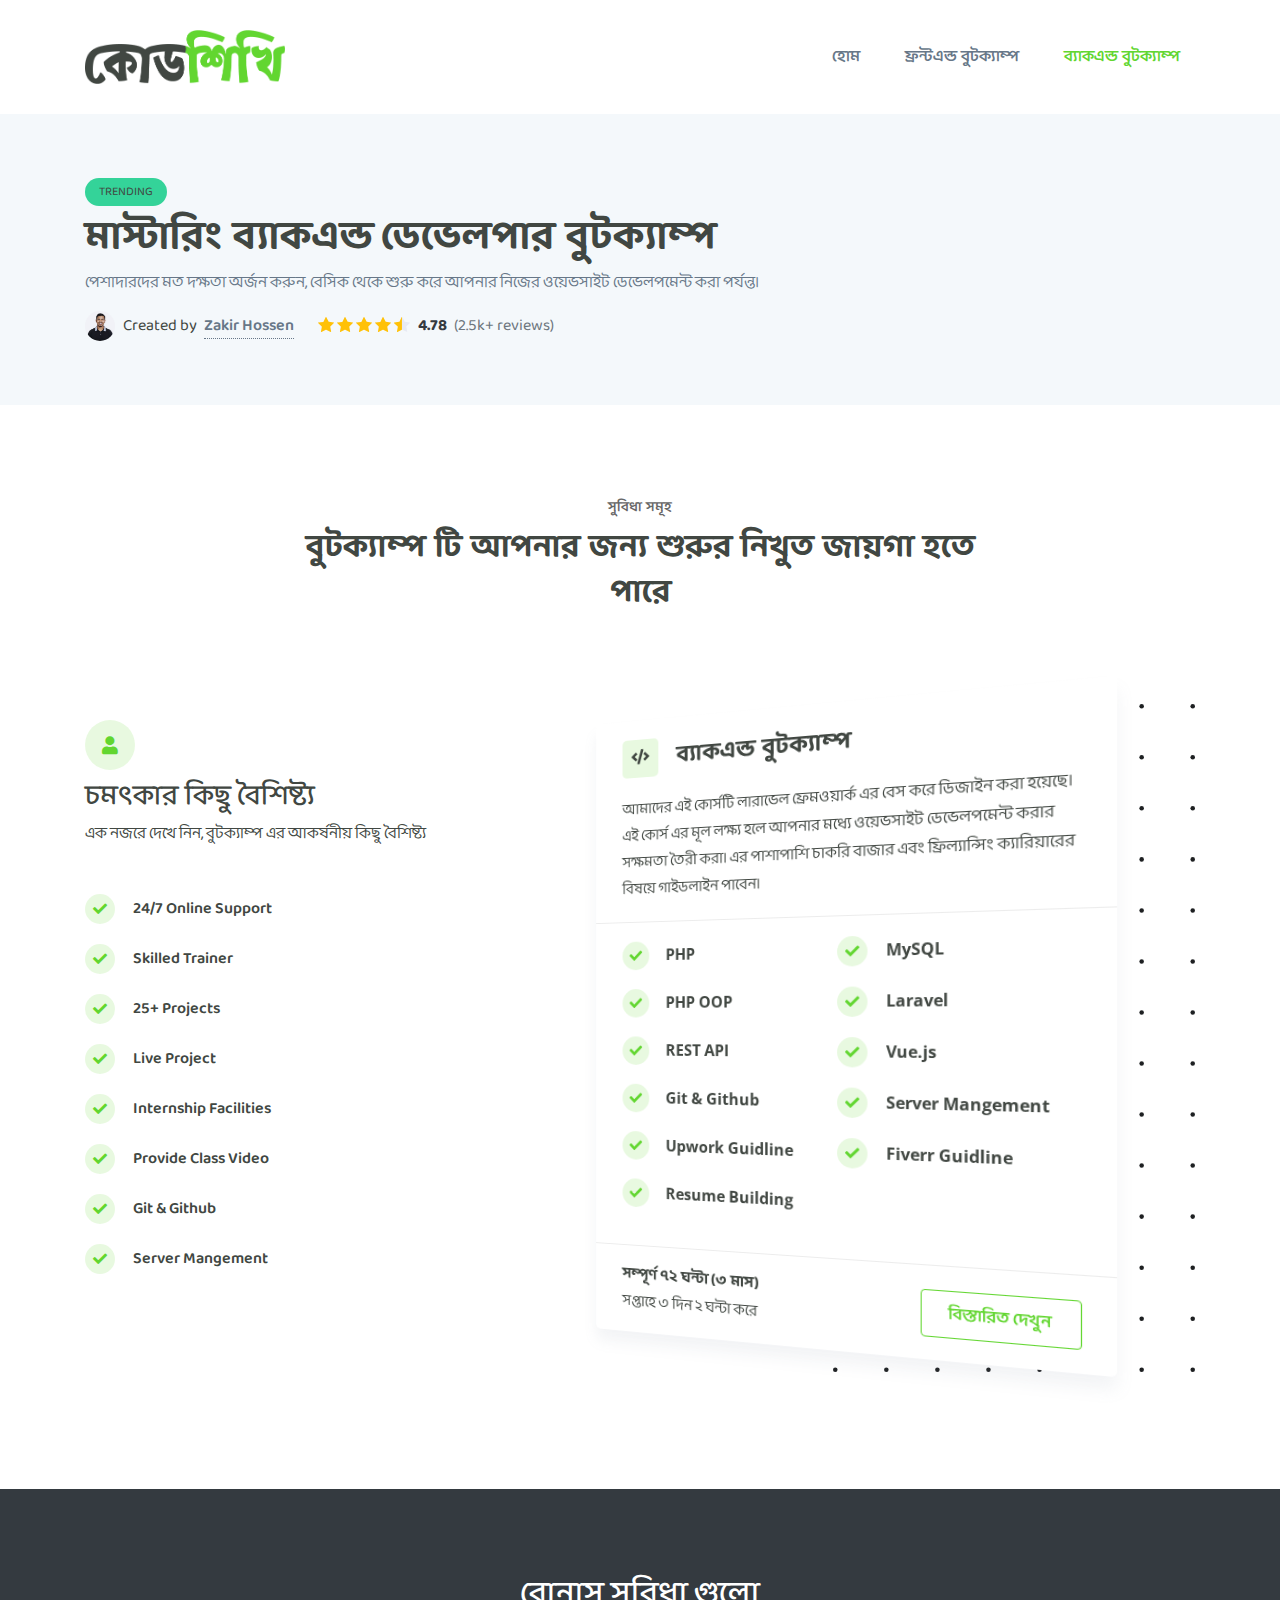
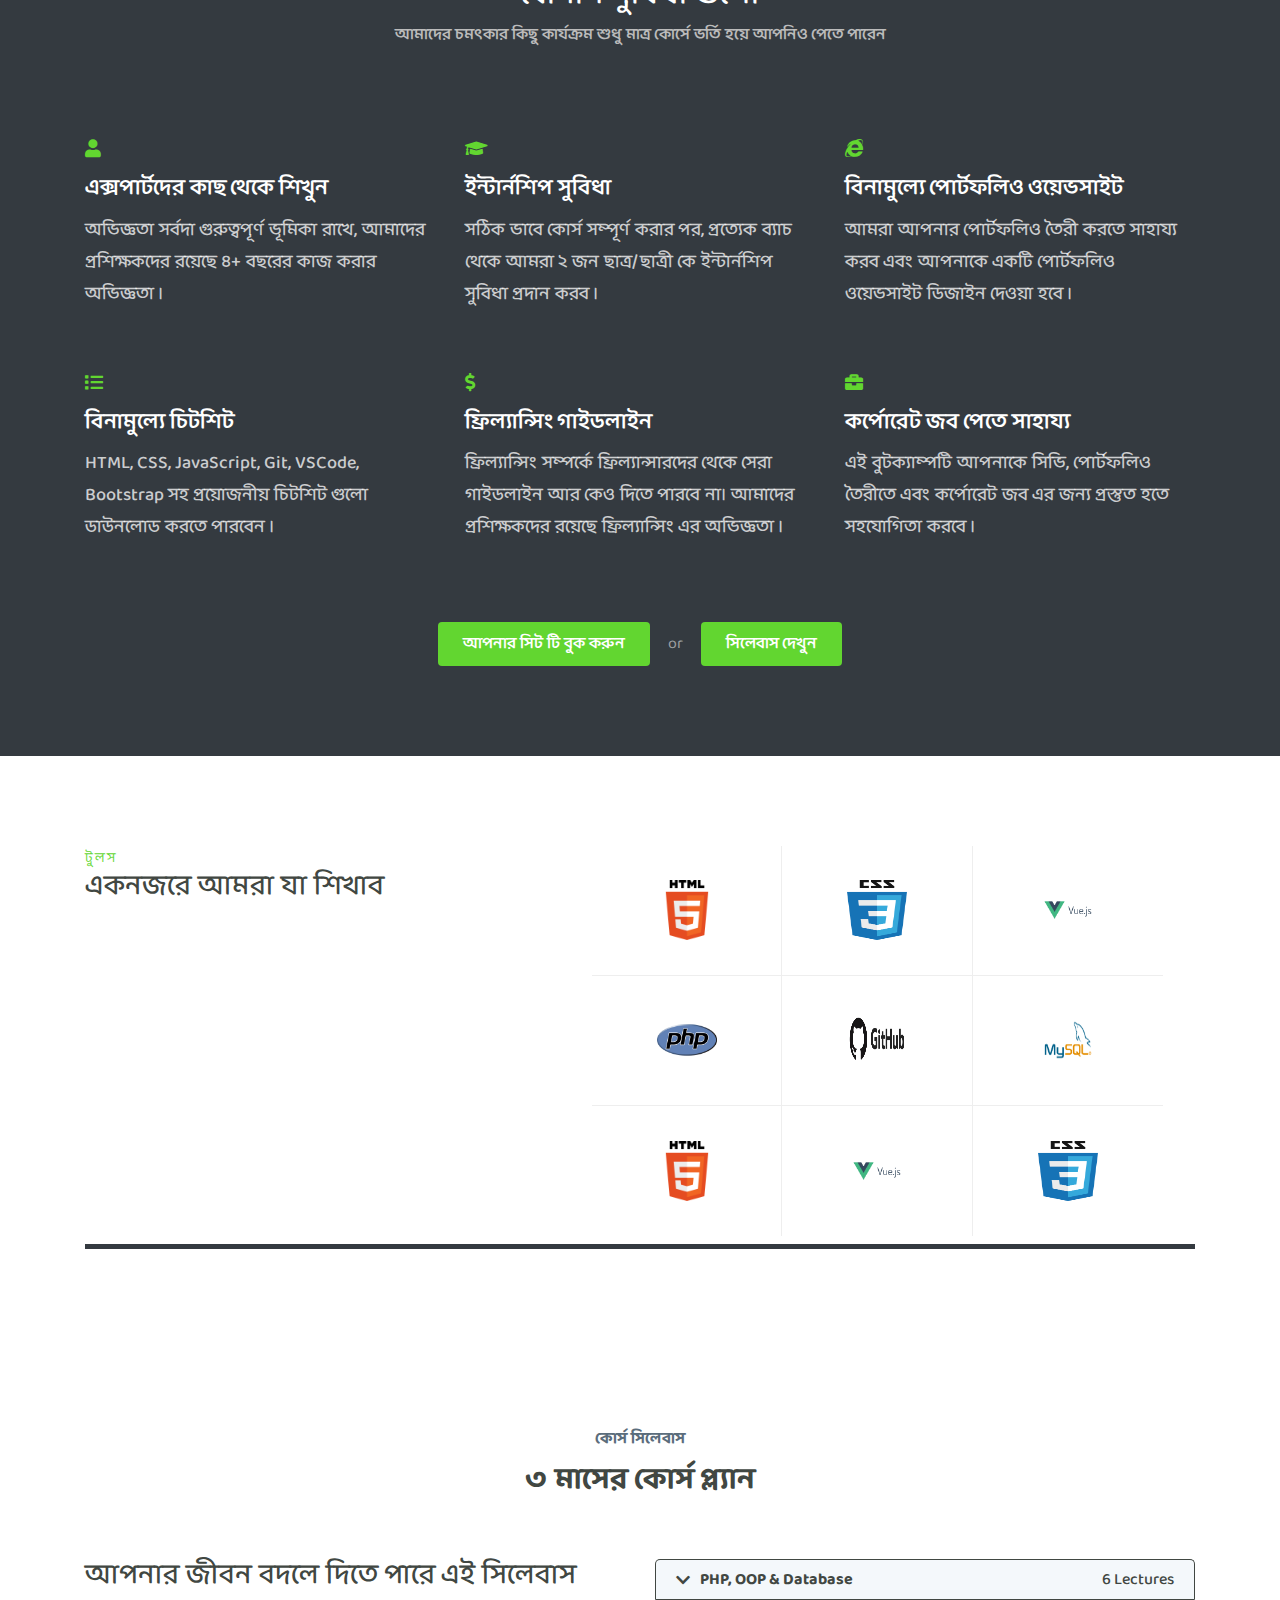
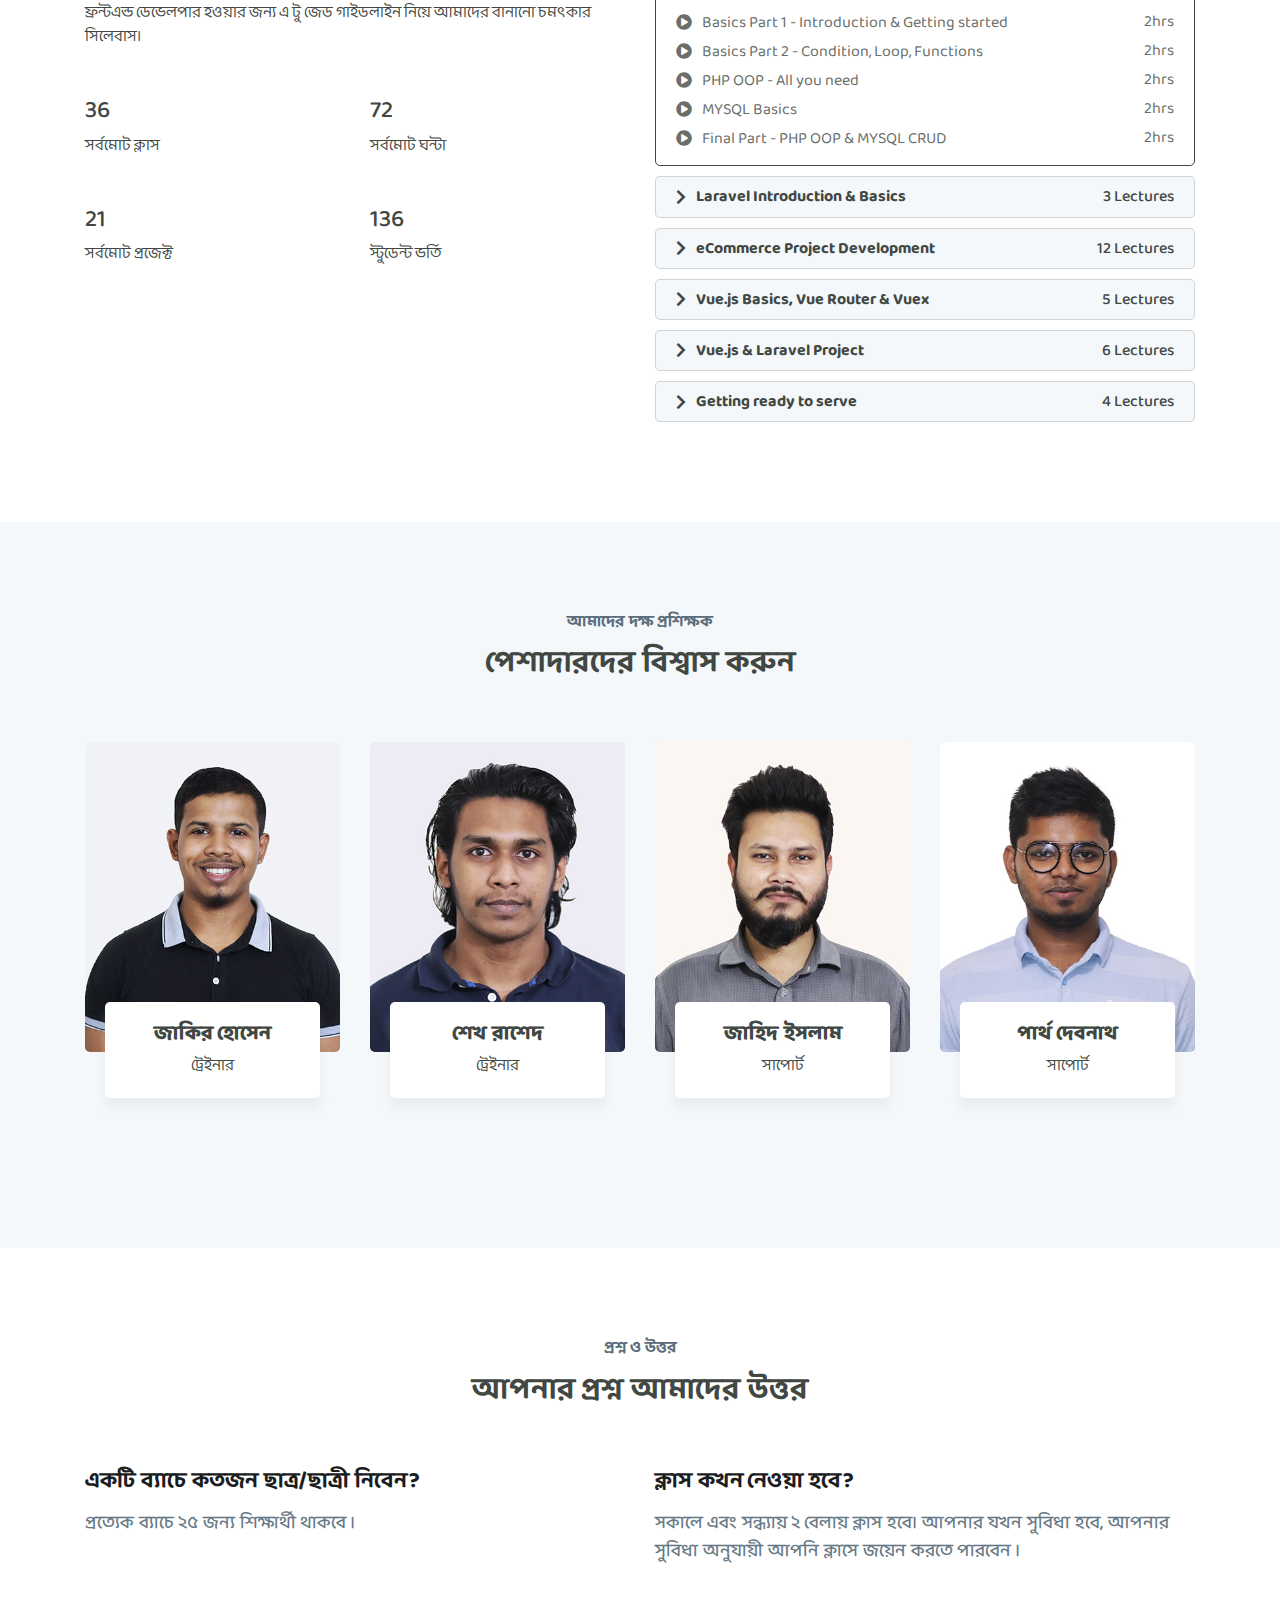
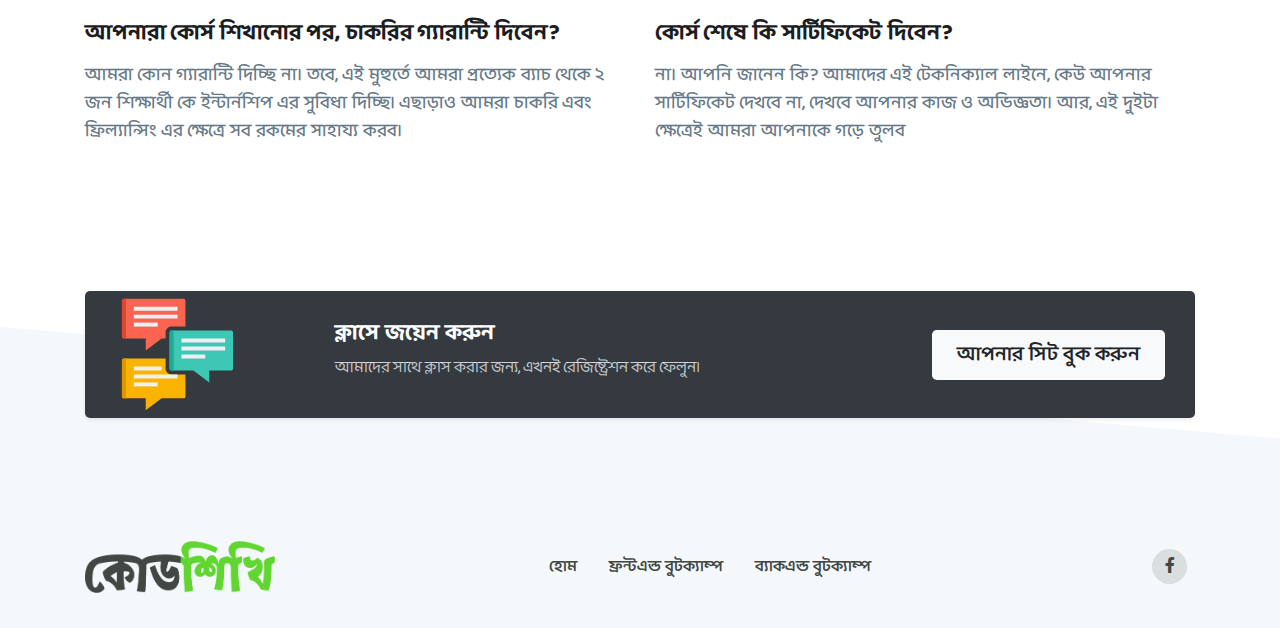
==== commit 250fbf3b: "responsive fixing on homepage and course details page" ====
--- a/backend-bootcamp.html
+++ b/backend-bootcamp.html
@@ -16,7 +16,6 @@
 </head>
 
 <body>
-
     <!-- header section start  -->
     <header class="header">
         <div class="container">
@@ -46,8 +45,8 @@
                         </div>
                     </nav>
                 </div>
-                </nav>
-            </div>
+            </nav>
+        </div>
     </header>
     <!-- header section end  -->
 
@@ -59,19 +58,16 @@
                     <div class="subbanner__content">
                         <div class="btn-xs bg-color d-inline-block btn-pill text-uppercase mb-2">Trending</div>
                         <h1 class="subbanner__header"> মাস্টারিং ব্যাকএন্ড ডেভেলপার বুটক্যাম্প </h1>
-                        <p class="subbanner__pra mb-3"> পেশাদারদের মত দক্ষতা অর্জন করুন, বেসিক থেকে শুরু করে ‍আপনার
-                            নিজের ওয়েভসাইট ডিজাইন করা পর্যন্ত। </p>
+                        <p class="subbanner__pra mb-3"> পেশাদারদের মত দক্ষতা অর্জন করুন, বেসিক থেকে শুরু করে ‍আপনার নিজের ওয়েভসাইট ডেভেলপমেন্ট করা পর্যন্ত। </p>
                         <div class="d-flex align-items-center flex-wrap">
                             <!-- Authors -->
                             <div class="d-flex align-items-center mr-4">
                                 <div class="avatar-group">
                                     <span class="avatar avatar-xs avatar-circle">
-                                        <img class="avatar-img" src="assets/images/team/Zakir.jpg"
-                                            alt="Image Description">
+                                        <img class="avatar-img" src="assets/images/team/Zakir.jpg" alt="Image Description">
                                     </span>
                                 </div>
-                                <span class="pl-2">Created by<a class="link-underline ml-1" target="_blank"
-                                        href="https://zakirhossen.com">Zakir Hossen</a></span>
+                                <span class="pl-2"> Created by <a class="link-underline ml-1" target="_blank" href="https://zakirhossen.com"> Zakir Hossen </a></span>
                             </div>
                             <!-- End Authors -->
 
@@ -96,8 +92,8 @@
                                 </ul>
 
                                 <span class="d-inline-block">
-                                    <span class="text-dark font-weight-bold mr-1">4.87</span>
-                                    <span class="text-muted">(1.5k+ reviews)</span>
+                                    <span class="text-dark font-weight-bold mr-1">4.78</span>
+                                    <span class="text-muted">(2.5k+ reviews)</span>
                                 </span>
                             </div>
                             <!-- End Rating -->
@@ -115,7 +111,7 @@
             <div class="row">
                 <div class="features__section text-center">
                     <span class="text-uppercase d-inline-block mb-2"> সুবিধা সমূহ </span>
-                    <h2> বুটক্যাম্প টি আপনার জন্য নিখুত শুরুর জায়গা হতে পারে </h2>
+                    <h2> বুটক্যাম্প টি আপনার জন্য শুরুর নিখুত জায়গা হতে পারে </h2>
                 </div>
             </div>
             <div class="row">
@@ -130,27 +126,27 @@
                     <ul class="check-list">
                         <li>
                             <i class="fas fa-check"></i>
-                            <p> HTML </p>
+                            <p> 24/7 Online Support </p>
                         </li>
                         <li>
                             <i class="fas fa-check"></i>
-                            <p> CSS </p>
+                            <p> Skilled Trainer </p>
                         </li>
                         <li>
                             <i class="fas fa-check"></i>
-                            <p> JavaScript </p>
+                            <p> 25+ Projects </p>
                         </li>
                         <li>
                             <i class="fas fa-check"></i>
-                            <p> Bootstrap </p>
+                            <p> Live Project </p>
                         </li>
                         <li>
                             <i class="fas fa-check"></i>
-                            <p> SCSS </p>
+                            <p> Internship Facilities </p>
                         </li>
                         <li>
                             <i class="fas fa-check"></i>
-                            <p> React & Vue.js </p>
+                            <p> Provide Class Video </p>
                         </li>
                         <li>
                             <i class="fas fa-check"></i>
@@ -170,9 +166,7 @@
                                     <div class="icon"> <i class="fas fa-code"></i> </div>
                                     <p> ব্যাকএন্ড বুটক্যাম্প </p>
                                 </div>
-                                <p> আমাদের এই কোর্সটি লারাভেল ফ্রেমওয়ার্ক এর বেস করে ডিজাইন করা হয়েছে। এই কোর্স এর মূল
-                                    লক্ষ্য হলে আপনার মধ্যে ওয়েভসাইট ডেভেলপমেন্ট করার সক্ষমতা তৈরী করা। এর পাশাপাশি চাকরি
-                                    বাজার এবং ফ্রিল্যান্সিং ক্যারিয়ারের বিষয়ে গাইডলাইন পাবেন। </p>
+                                <p> আমাদের এই কোর্সটি লারাভেল ফ্রেমওয়ার্ক এর বেস করে ডিজাইন করা হয়েছে। এই কোর্স এর মূল লক্ষ্য হলে আপনার মধ্যে ওয়েভসাইট ডেভেলপমেন্ট করার সক্ষমতা তৈরী করা। এর পাশাপাশি চাকরি বাজার এবং ফ্রিল্যান্সিং ক্যারিয়ারের বিষয়ে গাইডলাইন পাবেন। </p>
                             </div>
                             <div class="body">
                                 <!-- <p class="headline"> আপনি যা যা শিখবেন </p> -->
@@ -225,11 +219,10 @@
                             </div>
                             <div class="footer">
                                 <div class="info">
-                                    <h5>সম্পূর্ণ ৭২ ঘন্টা (৩ মাস)</h5>
-                                    <p>সপ্তাহে ৩ দিন ২ ঘন্টা করে</p>
-                                </div>
-                                <a class="btn btn-primary btn-outline-primary" href="backend-bootcamp.html"> বিস্তারিত
-                                    দেখুন </a>
+                                    <h5> সম্পূর্ণ ৭২ ঘন্টা (৩ মাস) </h5>
+                                    <p> সপ্তাহে ৩ দিন ২ ঘন্টা করে </p>
+                                </div>
+                                <a class="btn btn-primary btn-outline-primary" href="backend-bootcamp.html"> বিস্তারিত দেখুন </a>
                             </div>
                         </div>
 
@@ -248,14 +241,6 @@
     <!--  how-we-go section start  -->
     <section class="go bg-dark">
         <div class="container">
-            <!-- <div class="row">
-                <div class="col-12">
-                    <div class="trainer-title text-center">
-                        <h6> কোর্স সিলেবাস </h6>
-                        <h4> ৩ মাসের কোর্স প্ল্যান </h4>
-                    </div>
-                </div>
-            </div> -->
             <div class="row">
                 <div class="col-12">
                     <div class="section__info">
@@ -274,7 +259,6 @@
                             এক্সপার্টদের কাছ থেকে শিখুন
                         </h6>
                         <div class="go_brief">
-                            <!-- HATH EEH KOLOM ER MOTO KORE APNAKEY OVVIGGOH KORE TULA HOBEY , APNAR CAREER BUILD UP ER JONNO  -->
                             অভিজ্ঞতা সর্বদা গুরুত্বপূর্ণ ভূমিকা রাখে, আমাদের প্রশিক্ষকদের রয়েছে ৪+ বছরের কাজ করার অভিজ্ঞতা ।
                         </div>
                     </div>
@@ -363,46 +347,40 @@
     <section class="platform">
         <div class="container">
             <div class="row">
-                <div class="col-lg-5 col-md-6 col-sm-12">
+                <div class="col-lg-5 col-md-12 col-sm-12">
                     <div class="platform__title mb-5">
                         <span>টুলস</span>
-                        <h3> একনজরে প্রযুক্তি গুলো</h3>
-                    </div>
-                </div>
-                <div class="col-lg-7 col-md-6 col-sm-12">
+                        <h3> একনজরে আমরা যা শিখাব </h3>
+                    </div>
+                </div>
+                <div class="col-lg-7 col-md-12 col-sm-12">
                     <div class="platform__list">
                         <div class="platform__logo platform__logo-one">
-                            <img src="assets/images/technology/front-End/html.svg" alt="logo">
-                        </div>
-
-
+                            <img src="assets/images/html.png" alt="logo">
+                        </div>
                         <div class="platform__logo platform__logo-two">
-                            <img src="assets/images/technology/front-End/css.svg" alt="logo">
-                        </div>
-
+                            <img src="assets/images/css.png" alt="logo">
+                        </div>
                         <div class="platform__logo platform__logo-three">
-                            <img src="assets/images/technology/front-End/javaScript.svg" alt="logo">
-                        </div>
-
+                            <img src="assets/images/vue.png" alt="logo">
+                        </div>
                         <div class="platform__logo platform__logo-four">
-                            <img src="assets/images/technology/front-End/bootstrap.svg" alt="logo">
+                            <img src="assets/images/php.png" alt="logo">
                         </div>
                         <div class="platform__logo platform__logo-five">
-                            <img src="assets/images/technology/front-End/scss.svg" alt="logo">
-                        </div>
-
+                            <img src="assets/images/github.png" alt="logo">
+                        </div>
                         <div class="platform__logo platform__logo-six">
-                            <img src="assets/images/technology/front-End/git.svg" alt="logo">
+                            <img src="assets/images/MySQL.png" alt="logo">
                         </div>
                         <div class="platform__logo platform__logo-seven">
-                            <img src="assets/images/technology/front-End/github.svg" alt="logo">
-                        </div>
-
+                            <img src="assets/images/html.png" alt="logo">
+                        </div>
                         <div class="platform__logo platform__logo-eight">
-                            <img src="assets/images/technology/front-End/react.svg" alt="logo" class="img-fluid">
+                            <img src="assets/images/vue.png" alt="logo">
                         </div>
                         <div class="platform__logo platform__logo-nine">
-                            <img src="assets/images/technology/front-End/vue.svg" alt="logo" class="img-fluid">
+                            <img src="assets/images/css.png" alt="logo">
                         </div>
                     </div>
                 </div>
@@ -463,7 +441,7 @@
                         <div class="toggle active">
                             <div class="header bg-light-gray">
                                 <div class="icon-group">
-                                    <i class="fas fa-chevron-right"></i>
+                                    <i class="fas fa-chevron-down"></i>
                                     <h6 class="text">PHP, OOP & Database</h6>
                                 </div>
                                 <h6 class="lecture-count">
@@ -782,7 +760,6 @@
     </section>
     <!-- Trainer section end -->
 
-
     <!-- FAQ section Start -->
     <section class="faq-area">
         <div class="container">
@@ -804,39 +781,36 @@
                 <div class="col-lg-6">
                     <div class="faq-area__text">
                         <h5> ক্লাস কখন নেওয়া হবে? </h5>
-                        <p> সকালে এবং সন্ধ্যায় ২ বেলায় ক্লাস হবে। আপনার যখন সুবিধা হবে, আপনার সুবিধা অনুযায়ী আপনি ক্লাসে
-                            জয়েন করতে পারবেন । </p>
+                        <p> সকালে এবং সন্ধ্যায় ২ বেলায় ক্লাস হবে। আপনার যখন সুবিধা হবে, আপনার সুবিধা অনুযায়ী আপনি ক্লাসে জয়েন করতে পারবেন ।  </p>
                     </div>
                 </div>
                 <div class="col-lg-6">
                     <div class="faq-area__text">
                         <h5> আপনারা কোর্স শিখানোর পর, চাকরির গ্যারান্টি দিবেন? </h5>
-                        <p> আমরা কোন গ্যারান্টি দিচ্ছি না। তবে, এই মুহুর্তে আমরা প্রত্যেক ব্যাচ থেকে ২ জন শিক্ষার্থী কে
-                            ইন্টার্নশিপ এর সুবিধা দিচ্ছি। এছাড়াও আমরা চাকরি এবং ফ্রিল্যান্সিং এর ক্ষেত্রে সব রকমের
-                            সাহায্য করব। </p>
+                        <p> আমরা কোন গ্যারান্টি দিচ্ছি না। তবে, এই মুহুর্তে আমরা প্রত্যেক ব্যাচ থেকে ২ জন শিক্ষার্থী কে ইন্টার্নশিপ এর সুবিধা দিচ্ছি। এছাড়াও আমরা চাকরি এবং ফ্রিল্যান্সিং এর ক্ষেত্রে সব রকমের সাহায্য করব। </p>
                     </div>
                 </div>
                 <div class="col-lg-6">
                     <div class="faq-area__text">
                         <h5> কোর্স শেষে কি সার্টিফিকেট দিবেন? </h5>
-                        <p> না। আপনি জানেন কি? আমাদের এই টেকনিক্যাল লাইনে, কেউ আপনার সার্টিফিকেট দেখবে না, দেখবে আপনার
-                            কাজ ও অভিজ্ঞতা। আর, এই দুইটা ক্ষেত্রেই আমরা আপনাকে গড়ে তুলব </p>
+                        <p> না। আপনি জানেন কি? আমাদের এই টেকনিক্যাল লাইনে, কেউ আপনার সার্টিফিকেট দেখবে না, দেখবে আপনার কাজ ও অভিজ্ঞতা। আর, এই দুইটা ক্ষেত্রেই আমরা আপনাকে গড়ে তুলব </p>
                     </div>
                 </div>
             </div>
         </div>
     </section>
     <!-- FAQ section end -->
-    <div class="skew-shape bg-light-gray" >
+
+    <div class="skew-shape bg-light-gray">
         <!-- Got Question section Start -->
-        <section class="absolute p-0" id="book">
+        <section class="absolute p-0">
             <div class="container">
                 <div class="got-question bg-dark shadow-sm">
                     <div class="got-question__info">
-                        <h5> ক্লাসে অংশগ্রহন করুন</h5>
-                        <p> ক্লাসে অংশ গ্রহন করার জন্য, প্রদত্ত ফর্ম ফিলাপ করতে হবে আপনাকে। <br> অতঃপর আমাদের প্রতিনিধি আপনার সাথে যোগাযোগ করবে, আপনার ভর্তির নিশ্চিত ব্যাপারে </p>
-                    </div>
-                    <a href="https://docs.google.com/forms/d/e/1FAIpQLSeEBvQDWwXKqxM5rph_JMviWpMHqUOWPrk_TP_kEPqS0PnBVQ/viewform" class="btn btn-light btn-lg"> আপনার সিট বুক করুন </a>
+                        <h5> ক্লাসে জয়েন করুন </h5>
+                        <p> আমাদের সাথে ক্লাস করার জন্য, এখনই রেজিষ্ট্রেশন করে ফেলুন। </p>
+                    </div>
+                    <a href="#" class="btn btn-light btn-lg"> আপনার সিট বুক করুন </a>
                 </div>
             </div>
         </section>
@@ -858,8 +832,7 @@
                         <li><a href="backend-bootcamp.html"> ব্যাকএন্ড বুটক্যাম্প </a> </li>
                     </ul>
                     <ul class="footer__social-icon ml-0">
-                        <li><a href="https://www.facebook.com/codeshikhibd" target="__blank"><i class="fab fa-facebook-f"></i></a></li>
-                        <li><a href="https://github.com/codeshikhi" target="__blank"><i class="fab fa-github"></i></a></li>
+                        <li><a href="#"><i class="fab fa-facebook-f"></i></a></li>
                     </ul>
                 </div>
             </div>
@@ -874,4 +847,4 @@
     <script src="assets/js/app.js"></script>
 </body>
 
-</html>+</html>
--- a/assets/css/main.css
+++ b/assets/css/main.css
@@ -2,7 +2,8 @@
 * {
   margin: 0;
   padding: 0;
-  box-sizing: border-box;
+  -webkit-box-sizing: border-box;
+          box-sizing: border-box;
 }
 
 ul,
@@ -27,7 +28,8 @@
 input {
   border: none;
   outline: none;
-  box-shadow: none;
+  -webkit-box-shadow: none;
+          box-shadow: none;
 }
 
 article,
@@ -53,7 +55,8 @@
   /* 1 */
   text-decoration: underline;
   /* 2 */
-  text-decoration: underline dotted;
+  -webkit-text-decoration: underline dotted;
+          text-decoration: underline dotted;
   /* 2 */
 }
 
@@ -61,6 +64,13 @@
  * Remove the text shadow on text selections (opinionated).
  * 1. Restore the coloring undone by defining the text shadow (opinionated).
  */
+::-moz-selection {
+  background-color: #b3d4fc;
+  /* 1 */
+  color: #000000;
+  /* 1 */
+  text-shadow: none;
+}
 
 ::selection {
   background-color: #b3d4fc;
@@ -82,6 +92,7 @@
 
 a, a:hover, a:active, a:focus {
   display: inline-block;
+  -webkit-transition: color 0.2s linear;
   transition: color 0.2s linear;
 }
 
@@ -115,8 +126,12 @@
 }
 
 ul.check-list li {
+  display: -webkit-box;
+  display: -ms-flexbox;
   display: flex;
-  align-items: center;
+  -webkit-box-align: center;
+      -ms-flex-align: center;
+          align-items: center;
   margin-bottom: 20px;
 }
 
@@ -166,7 +181,8 @@
 }
 
 .transform-y50 {
-  transform: translateY(50%);
+  -webkit-transform: translateY(50%);
+          transform: translateY(50%);
 }
 
 .icon-box {
@@ -191,11 +207,18 @@
 }
 
 .btn-primary:hover {
-  box-shadow: 0 5px 10px 0px rgba(65, 71, 66, 0.2);
+  -webkit-box-shadow: 0 5px 10px 0px rgba(65, 71, 66, 0.2);
+          box-shadow: 0 5px 10px 0px rgba(65, 71, 66, 0.2);
 }
 
 /* ====  Responsive Css will be go here ==== */
 /* === For Small Device ( 0px - 767px) == */
+@media (max-width: 767px) {
+  .btn {
+    padding: 10px 15px !important;
+  }
+}
+
 /* === For Extra small Device ( 320px - 575px) == */
 /* === For Medium Device ( 768px - 1023px) == */
 /* === For Large Device ( 1024px - 1200px) == */
@@ -278,6 +301,12 @@
   }
 }
 
+@media (max-width: 399px) {
+  .banner__heading {
+    font-size: 28px;
+  }
+}
+
 section.bootcamp .heading-title {
   font-size: 48px;
   font-weight: 800;
@@ -298,7 +327,8 @@
   border-radius: 5px;
   margin-bottom: 50px;
   background-color: white;
-  box-shadow: 0 0 20px rgba(65, 71, 66, 0.1);
+  -webkit-box-shadow: 0 0 20px rgba(65, 71, 66, 0.1);
+          box-shadow: 0 0 20px rgba(65, 71, 66, 0.1);
 }
 
 .bootcamp-block .header {
@@ -306,8 +336,12 @@
 }
 
 .bootcamp-block .header .title {
+  display: -webkit-box;
+  display: -ms-flexbox;
   display: flex;
-  align-items: center;
+  -webkit-box-align: center;
+      -ms-flex-align: center;
+          align-items: center;
   margin-bottom: 20px;
 }
 
@@ -346,8 +380,11 @@
 }
 
 .bootcamp-block .body ul.check-list {
+  display: -webkit-box;
+  display: -ms-flexbox;
   display: flex;
-  flex-wrap: wrap;
+  -ms-flex-wrap: wrap;
+      flex-wrap: wrap;
 }
 
 .bootcamp-block .body .check-list {
@@ -366,9 +403,15 @@
 .bootcamp-block .footer {
   border-top: 1px solid #ececec;
   padding: 20px 30px;
+  display: -webkit-box;
+  display: -ms-flexbox;
   display: flex;
-  justify-content: space-between;
-  align-items: center;
+  -webkit-box-pack: justify;
+      -ms-flex-pack: justify;
+          justify-content: space-between;
+  -webkit-box-align: center;
+      -ms-flex-align: center;
+          align-items: center;
 }
 
 .bootcamp-block .footer .info h5 {
@@ -384,7 +427,8 @@
 }
 
 .bootcamp-skew__30 {
-  transform: perspective(300px) rotateY(-5deg) translateX(20px);
+  -webkit-transform: perspective(300px) rotateY(-5deg) translateX(20px);
+          transform: perspective(300px) rotateY(-5deg) translateX(20px);
 }
 
 @media (max-width: 1024px) {
@@ -407,16 +451,36 @@
     font-size: 18px;
     line-height: 18px;
   }
+  .bootcamp-block .body .check-list li {
+    width: 100%;
+  }
 }
 
 /* === For Medium Device ( 768px - 1023px) == */
 @media (max-width: 991px) {
   .bootcamp-block.bootcamp-skew__30 {
-    transform: none;
+    -webkit-transform: none;
+            transform: none;
   }
 }
 
 /* === For Large Device ( 1024px - 1200px) == */
+@media (max-width: 399px) {
+  .bootcamp-block .header, .bootcamp-block .footer, .bootcamp-block .body {
+    padding: 20px;
+  }
+  .bootcamp-block .footer {
+    -ms-flex-wrap: wrap;
+        flex-wrap: wrap;
+  }
+  .bootcamp-block .footer .info {
+    margin-bottom: 10px;
+  }
+  .bootcamp-block .footer .info, .bootcamp-block .footer a {
+    width: 100%;
+  }
+}
+
 .trainer-title {
   margin-bottom: 60px;
 }
@@ -446,10 +510,12 @@
 }
 
 .trainer-area__image img {
+  -webkit-transition: 0.3s all linear;
   transition: 0.3s all linear;
   height: 310px;
   width: 100%;
-  object-fit: cover;
+  -o-object-fit: cover;
+     object-fit: cover;
 }
 
 .trainer-area__info {
@@ -459,7 +525,8 @@
   margin: -50px 20px 0px;
   z-index: 1;
   background-color: #ffffff;
-  box-shadow: 0px 10px 10px rgba(195, 195, 195, 0.2);
+  -webkit-box-shadow: 0px 10px 10px rgba(195, 195, 195, 0.2);
+          box-shadow: 0px 10px 10px rgba(195, 195, 195, 0.2);
 }
 
 .trainer-area__info h5 {
@@ -475,7 +542,8 @@
 }
 
 .trainer-area:hover .trainer-area__image img {
-  transform: rotate(5deg) scale(1.1);
+  -webkit-transform: rotate(5deg) scale(1.1);
+          transform: rotate(5deg) scale(1.1);
 }
 
 section.trainer {
@@ -570,9 +638,15 @@
 }
 
 .go__btns {
+  display: -webkit-box;
+  display: -ms-flexbox;
   display: flex;
-  justify-content: center;
-  align-items: center;
+  -webkit-box-pack: center;
+      -ms-flex-pack: center;
+          justify-content: center;
+  -webkit-box-align: center;
+      -ms-flex-align: center;
+          align-items: center;
 }
 
 .go__btns li:nth-child(2) {
@@ -593,7 +667,10 @@
     width: 100% !important;
   }
   .go__btns {
-    flex-direction: column;
+    -webkit-box-orient: vertical;
+    -webkit-box-direction: normal;
+        -ms-flex-direction: column;
+            flex-direction: column;
   }
 }
 
@@ -603,8 +680,12 @@
 }
 
 .syllabus #accordion .card-header .btn {
+  display: -webkit-box;
+  display: -ms-flexbox;
   display: flex;
-  justify-content: space-between;
+  -webkit-box-pack: justify;
+      -ms-flex-pack: justify;
+          justify-content: space-between;
   color: #414742;
 }
 
@@ -613,11 +694,14 @@
 }
 
 .syllabus #accordion .card-header .btn.collapsed i {
-  transform: rotate(-90deg);
+  -webkit-transform: rotate(-90deg);
+          transform: rotate(-90deg);
 }
 
 .syllabus #accordion .card-header .btn i {
-  transform: rotate(90deg);
+  -webkit-transform: rotate(90deg);
+          transform: rotate(90deg);
+  -webkit-transition: all 0.3s linear;
   transition: all 0.3s linear;
   margin-right: 15px;
 }
@@ -639,8 +723,12 @@
 }
 
 .syllabus #accordion .card__course-syllabus-item {
+  display: -webkit-box;
+  display: -ms-flexbox;
   display: flex;
-  justify-content: space-between;
+  -webkit-box-pack: justify;
+      -ms-flex-pack: justify;
+          justify-content: space-between;
   margin: 16px 0px;
 }
 
@@ -654,7 +742,8 @@
 }
 
 .toggle.active .icon-group i.down-arrow {
-  transform: rotate(90deg);
+  -webkit-transform: rotate(90deg);
+          transform: rotate(90deg);
 }
 
 .toggle.active .header {
@@ -670,9 +759,15 @@
 }
 
 .toggle .header {
+  display: -webkit-box;
+  display: -ms-flexbox;
   display: flex;
-  justify-content: space-between;
-  align-items: center;
+  -webkit-box-pack: justify;
+      -ms-flex-pack: justify;
+          justify-content: space-between;
+  -webkit-box-align: center;
+      -ms-flex-align: center;
+          align-items: center;
   border: 1px solid rgba(65, 71, 66, 0.2);
   padding: 10px 30px;
   border-radius: 5px;
@@ -696,9 +791,15 @@
 }
 
 .toggle .content .class {
+  display: -webkit-box;
+  display: -ms-flexbox;
   display: flex;
-  justify-content: space-between;
-  align-items: center;
+  -webkit-box-pack: justify;
+      -ms-flex-pack: justify;
+          justify-content: space-between;
+  -webkit-box-align: center;
+      -ms-flex-align: center;
+          align-items: center;
   margin-bottom: 5px;
 }
 
@@ -716,8 +817,12 @@
 }
 
 .toggle .icon-group {
+  display: -webkit-box;
+  display: -ms-flexbox;
   display: flex;
-  align-items: center;
+  -webkit-box-align: center;
+      -ms-flex-align: center;
+          align-items: center;
 }
 
 .toggle .icon-group i {
@@ -732,6 +837,10 @@
 
 .toggle p {
   margin-bottom: 0;
+}
+
+.toggle .header, .toggle .content {
+  padding: 10px 20px;
 }
 
 .theme--White {
@@ -824,7 +933,8 @@
 
 @media (min-width: 576px) and (max-width: 767px) {
   .got-question {
-    flex-wrap: wrap;
+    -ms-flex-wrap: wrap;
+        flex-wrap: wrap;
     background-position: center left;
     background-size: 150px;
   }
@@ -849,9 +959,15 @@
 
 @media (min-width: 992px) {
   .got-question {
+    display: -webkit-box;
+    display: -ms-flexbox;
     display: flex;
-    justify-content: space-between;
-    align-items: center;
+    -webkit-box-pack: justify;
+        -ms-flex-pack: justify;
+            justify-content: space-between;
+    -webkit-box-align: center;
+        -ms-flex-align: center;
+            align-items: center;
   }
 }
 
@@ -864,8 +980,12 @@
 }
 
 .footer__menues {
+  display: -webkit-box;
+  display: -ms-flexbox;
   display: flex;
-  justify-content: center;
+  -webkit-box-pack: center;
+      -ms-flex-pack: center;
+          justify-content: center;
 }
 
 .footer__menues li {
@@ -885,9 +1005,13 @@
 }
 
 .footer__social-icon {
+  display: -webkit-box;
+  display: -ms-flexbox;
   display: flex;
   margin-left: auto;
-  justify-content: flex-end;
+  -webkit-box-pack: end;
+      -ms-flex-pack: end;
+          justify-content: flex-end;
 }
 
 .footer__social-icon li {
@@ -910,9 +1034,15 @@
 }
 
 .footer .footer-content {
+  display: -webkit-box;
+  display: -ms-flexbox;
   display: flex;
-  justify-content: space-between;
-  align-items: center;
+  -webkit-box-pack: justify;
+      -ms-flex-pack: justify;
+          justify-content: space-between;
+  -webkit-box-align: center;
+      -ms-flex-align: center;
+          align-items: center;
 }
 
 /* ====  Responsive Css will be go here ==== */
@@ -945,14 +1075,18 @@
   width: calc(100% + 200px);
   height: 200px;
   background-color: white;
-  transform: rotate(5deg);
+  -webkit-transform: rotate(5deg);
+          transform: rotate(5deg);
   z-index: 1;
 }
 
 @media (max-width: 767px) {
   .footer-content {
-    flex-wrap: wrap;
-    justify-content: center;
+    -ms-flex-wrap: wrap;
+        flex-wrap: wrap;
+    -webkit-box-pack: center;
+        -ms-flex-pack: center;
+            justify-content: center;
   }
   .footer-content .footer__menues {
     margin-top: 30px;
@@ -999,7 +1133,8 @@
     width: 100%;
   }
   .bootcamp-block .footer {
-    flex-wrap: wrap;
+    -ms-flex-wrap: wrap;
+        flex-wrap: wrap;
   }
   .banner__image {
     display: none;
@@ -1008,10 +1143,24 @@
 
 @media (max-width: 767px) {
   .footer .footer-content {
-    justify-content: center;
+    -webkit-box-pack: center;
+        -ms-flex-pack: center;
+            justify-content: center;
   }
   .footer-content .footer__social-icon {
     margin-top: 20px;
+  }
+}
+
+@media (max-width: 767px) {
+  .footer-content .footer__menues {
+    -ms-flex-wrap: wrap;
+        flex-wrap: wrap;
+  }
+  .footer-content .footer__menues li {
+    width: 100%;
+    margin-bottom: 10px;
+    text-align: center;
   }
 }
 
@@ -1056,7 +1205,8 @@
 .subbanner .avatar img {
   width: 30px;
   height: 30px;
-  object-fit: cover;
+  -o-object-fit: cover;
+     object-fit: cover;
   border-radius: 50%;
 }
 
@@ -1066,6 +1216,7 @@
 
 .subbanner .link-underline {
   color: #677788;
+  -webkit-transition: .3s !important;
   transition: .3s !important;
   font-weight: 600;
   border-bottom: 1px dotted #677788;
@@ -1111,7 +1262,8 @@
 .featurescard {
   max-width: 81%;
   border: 0;
-  box-shadow: 0px 12px 15px rgba(140, 152, 164, 0.1);
+  -webkit-box-shadow: 0px 12px 15px rgba(140, 152, 164, 0.1);
+          box-shadow: 0px 12px 15px rgba(140, 152, 164, 0.1);
 }
 
 .featurescard .card-body {
@@ -1193,14 +1345,18 @@
     max-width: 100%;
   }
   .bootcamp-skew__30 {
-    transform: perspective(0px) rotateY(0deg) translateX(0px);
+    -webkit-transform: perspective(0px) rotateY(0deg) translateX(0px);
+            transform: perspective(0px) rotateY(0deg) translateX(0px);
   }
 }
 
 @media (max-width: 991px) {
   .features .check-list {
+    display: -webkit-box;
+    display: -ms-flexbox;
     display: flex;
-    flex-wrap: wrap;
+    -ms-flex-wrap: wrap;
+        flex-wrap: wrap;
   }
   .features .check-list li {
     width: 50%;
@@ -1249,18 +1405,31 @@
 
 .platform__list {
   width: 100%;
+  display: -webkit-box;
+  display: -ms-flexbox;
   display: flex;
-  flex-wrap: wrap;
-  align-items: center;
-  justify-content: center;
+  -ms-flex-wrap: wrap;
+      flex-wrap: wrap;
+  -webkit-box-align: center;
+      -ms-flex-align: center;
+          align-items: center;
+  -webkit-box-pack: center;
+      -ms-flex-pack: center;
+          justify-content: center;
 }
 
 .platform__logo {
   width: 30%;
   height: 130px;
+  display: -webkit-box;
+  display: -ms-flexbox;
   display: flex;
-  justify-content: center;
-  align-items: center;
+  -webkit-box-pack: center;
+      -ms-flex-pack: center;
+          justify-content: center;
+  -webkit-box-align: center;
+      -ms-flex-align: center;
+          align-items: center;
   border-bottom: 1px solid #eee;
   border-right: 1px solid #eee;
 }
@@ -1271,6 +1440,10 @@
 
 .platform__logo-seven, .platform__logo-eight, .platform__logo-nine {
   border-bottom: 0;
+}
+
+.go_icon {
+  color: #62d630;
 }
 
 @media (max-width: 991px) {
@@ -1278,4 +1451,10 @@
     text-align: center;
   }
 }
+
+@media (min-width: 320px) and (max-width: 575px) {
+  .features .check-list li {
+    width: 100%;
+  }
+}
 /*# sourceMappingURL=main.css.map */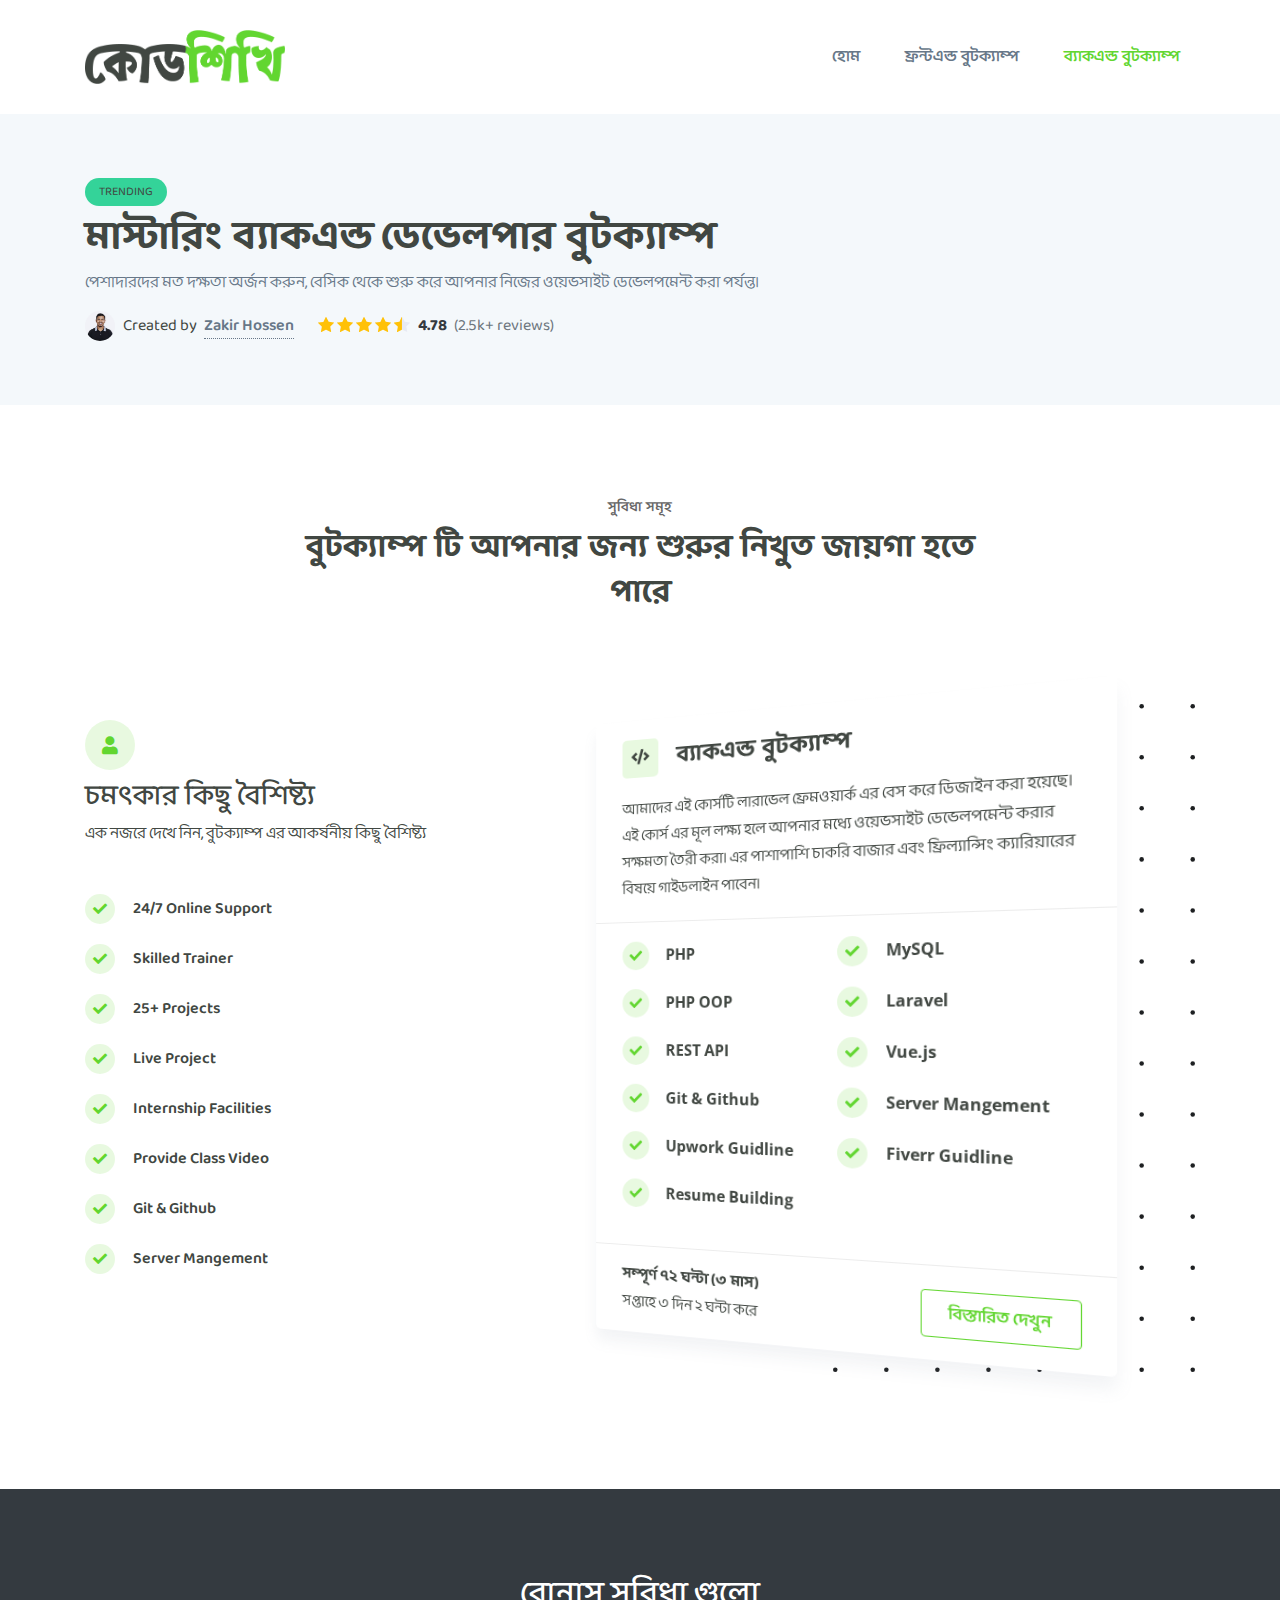
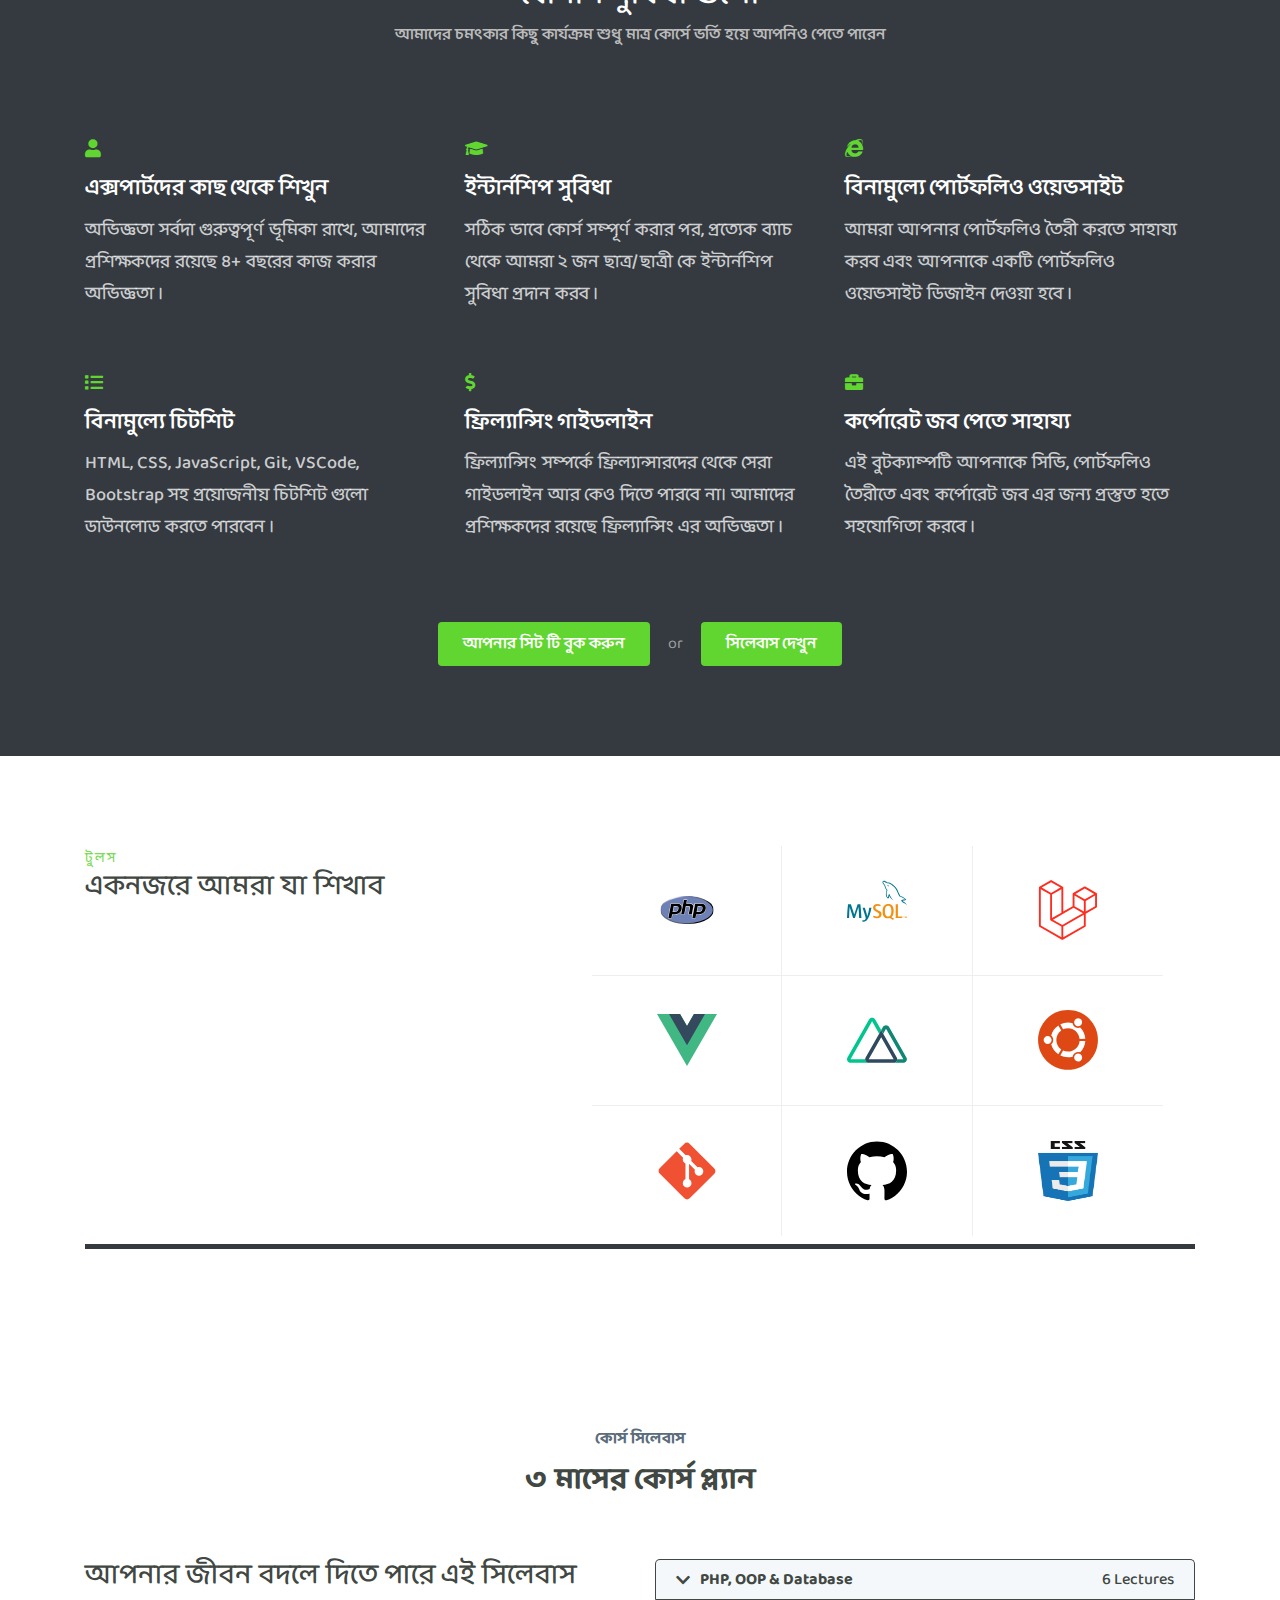
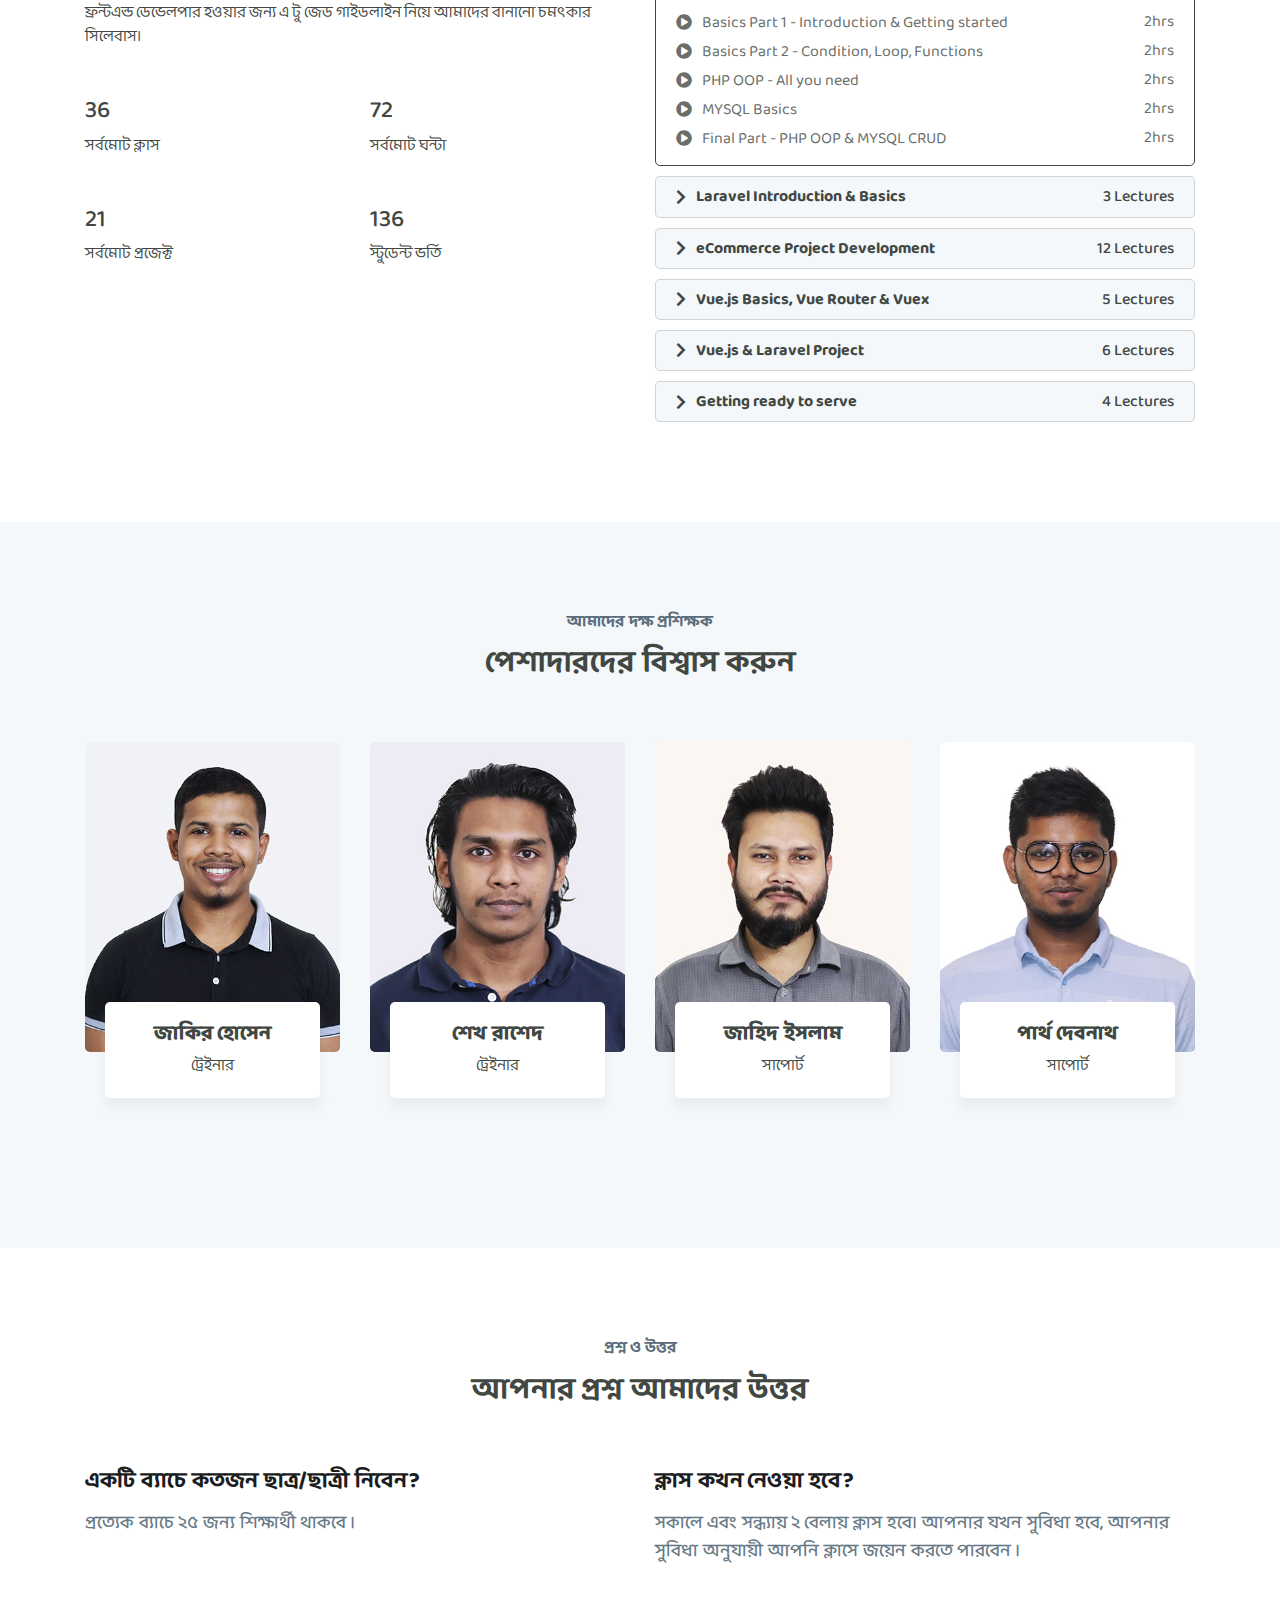
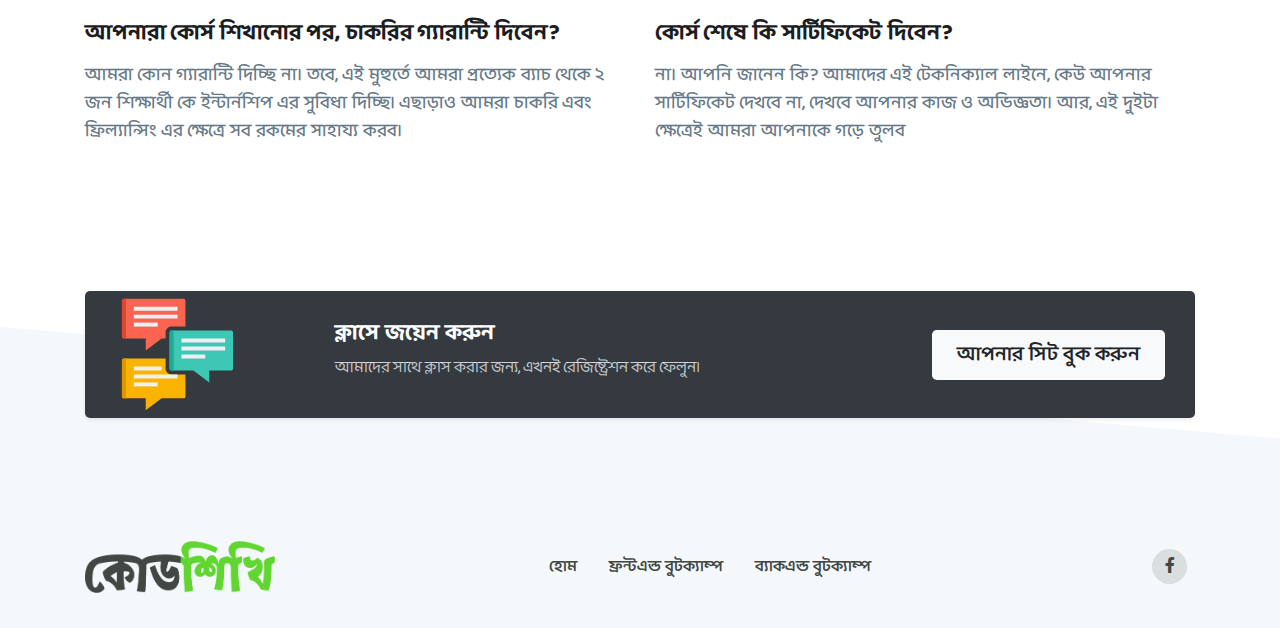
==== commit 4835dacd: "technology icon add" ====
--- a/backend-bootcamp.html
+++ b/backend-bootcamp.html
@@ -356,28 +356,28 @@
                 <div class="col-lg-7 col-md-12 col-sm-12">
                     <div class="platform__list">
                         <div class="platform__logo platform__logo-one">
-                            <img src="assets/images/html.png" alt="logo">
+                            <img src="assets/images/technology/php.svg" alt="logo">
                         </div>
                         <div class="platform__logo platform__logo-two">
-                            <img src="assets/images/css.png" alt="logo">
+                            <img src="assets/images/technology/mysql.svg" alt="logo">
                         </div>
                         <div class="platform__logo platform__logo-three">
-                            <img src="assets/images/vue.png" alt="logo">
+                            <img src="assets/images/technology/laravel.svg" alt="logo">
                         </div>
                         <div class="platform__logo platform__logo-four">
-                            <img src="assets/images/php.png" alt="logo">
+                            <img src="assets/images/technology/vue.svg" alt="logo">
                         </div>
                         <div class="platform__logo platform__logo-five">
-                            <img src="assets/images/github.png" alt="logo">
+                            <img src="assets/images/technology/nuxt.svg" alt="logo">
                         </div>
                         <div class="platform__logo platform__logo-six">
-                            <img src="assets/images/MySQL.png" alt="logo">
+                            <img src="assets/images/technology/ubuntu.svg" alt="logo">
                         </div>
                         <div class="platform__logo platform__logo-seven">
-                            <img src="assets/images/html.png" alt="logo">
+                            <img src="assets/images/technology/git.svg" alt="logo">
                         </div>
                         <div class="platform__logo platform__logo-eight">
-                            <img src="assets/images/vue.png" alt="logo">
+                            <img src="assets/images/technology/github.svg" alt="logo">
                         </div>
                         <div class="platform__logo platform__logo-nine">
                             <img src="assets/images/css.png" alt="logo">
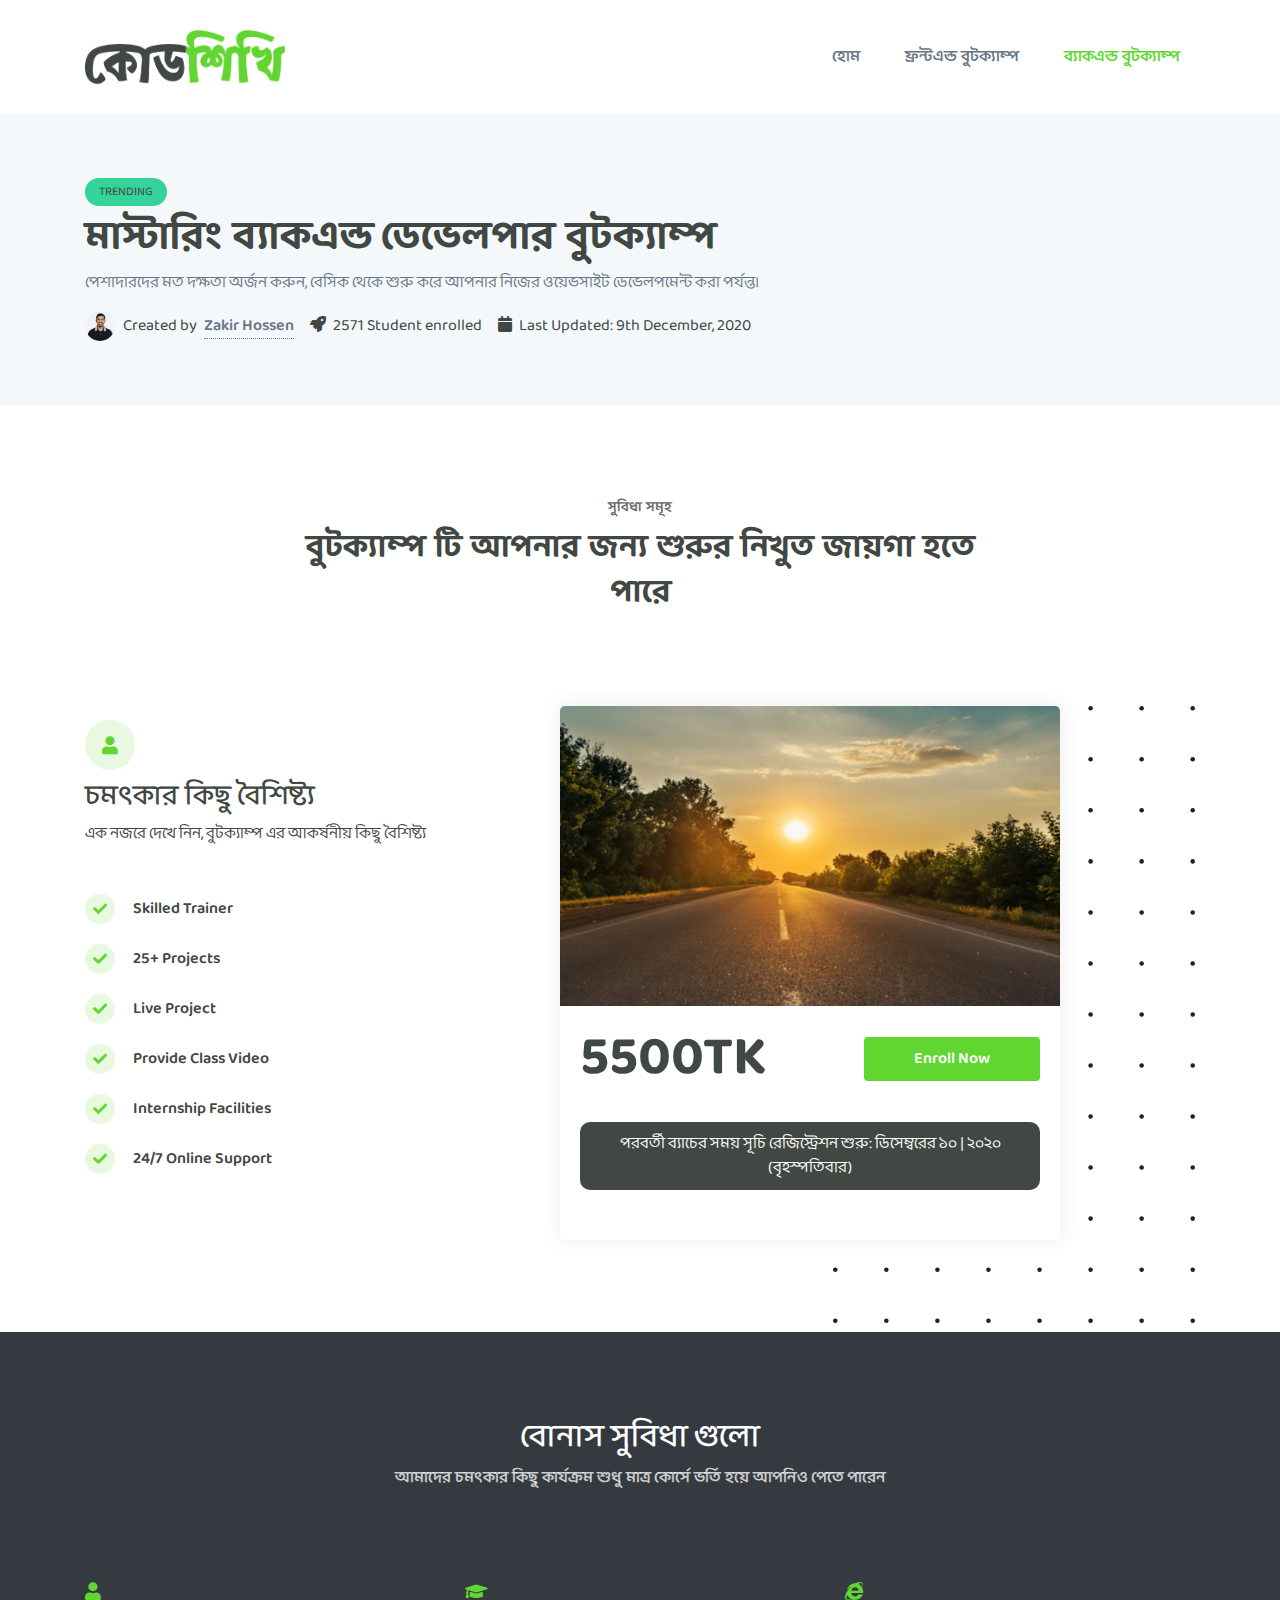
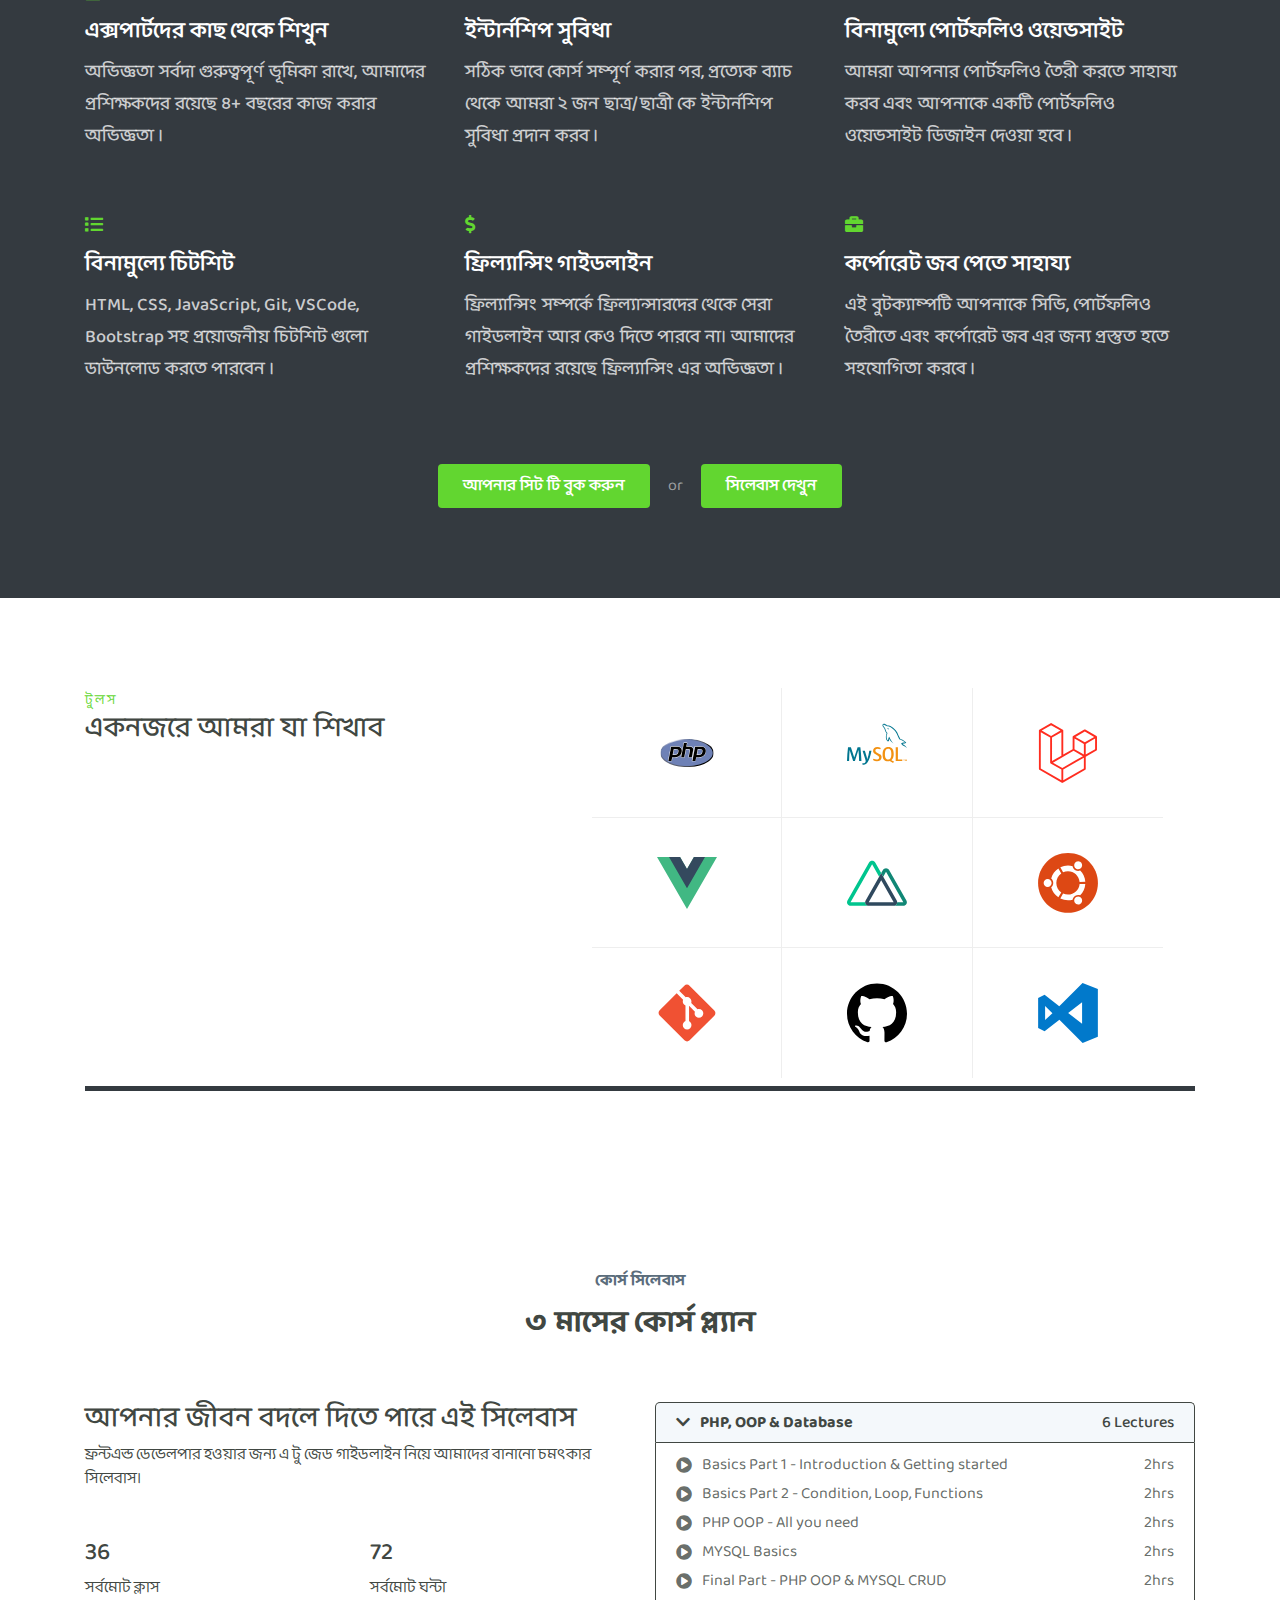
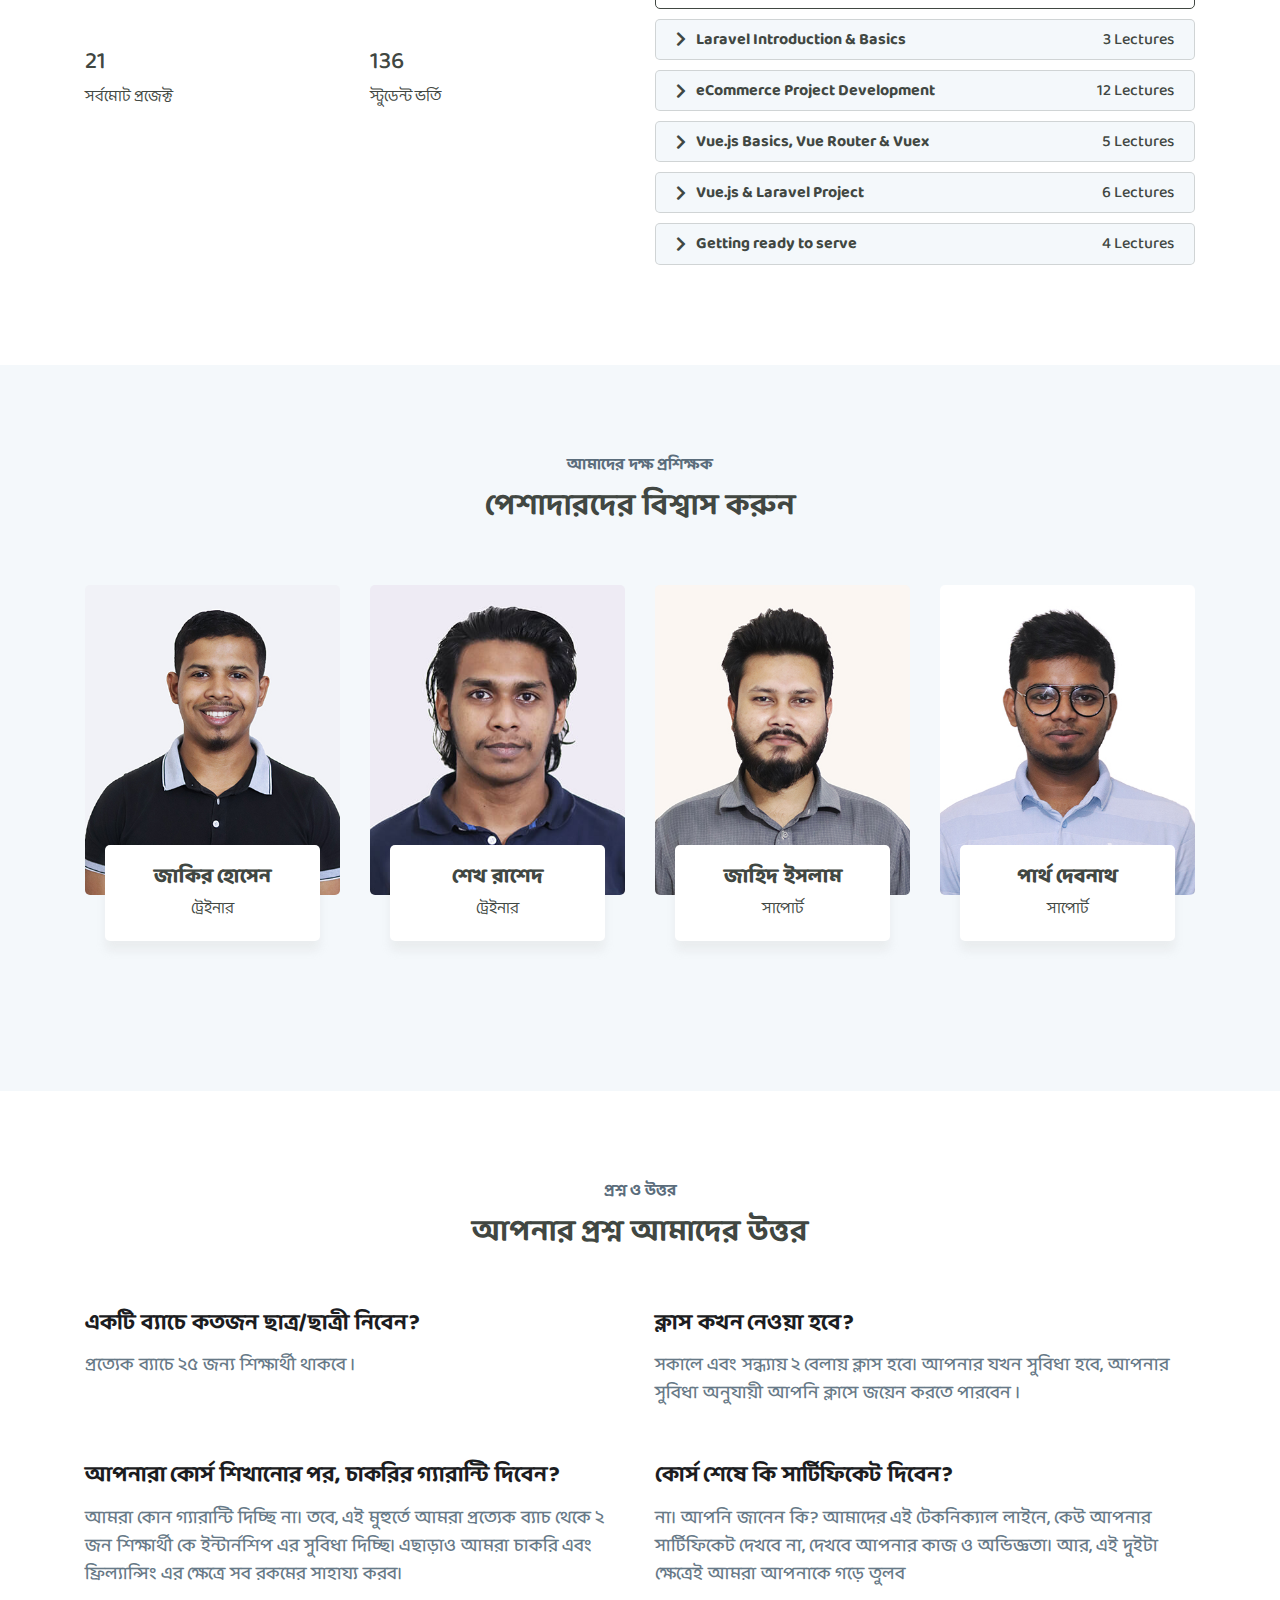
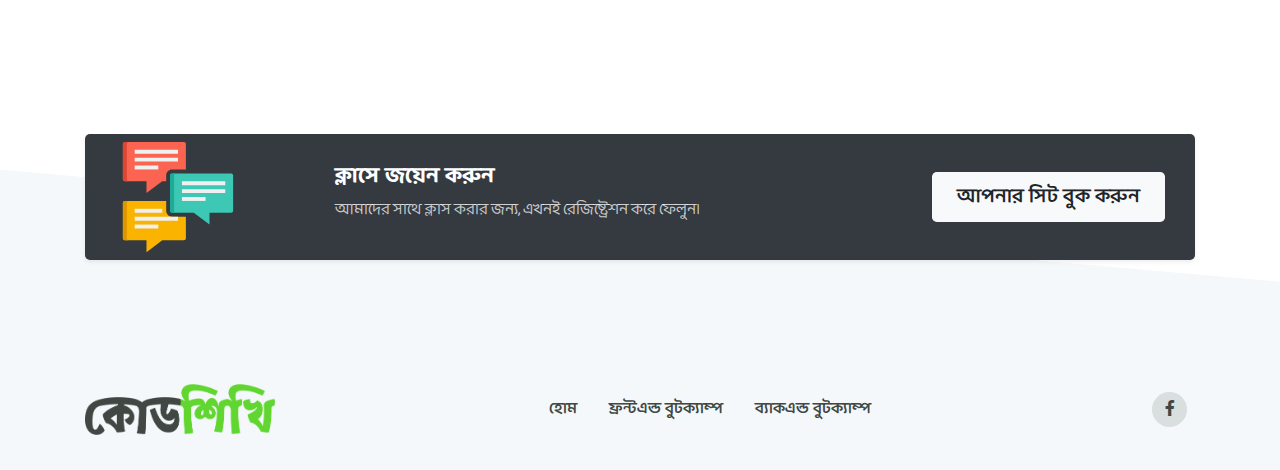
==== commit d1ce4c93: "bootcamp preview block updated and breadcrumb updated" ====
--- a/backend-bootcamp.html
+++ b/backend-bootcamp.html
@@ -67,36 +67,13 @@
                                         <img class="avatar-img" src="assets/images/team/Zakir.jpg" alt="Image Description">
                                     </span>
                                 </div>
-                                <span class="pl-2"> Created by <a class="link-underline ml-1" target="_blank" href="https://zakirhossen.com"> Zakir Hossen </a></span>
+                                <div class="pl-2"> 
+                                    Created by <a class="link-underline ml-1" target="_blank" href="https://zakirhossen.com"> Zakir Hossen </a>
+                                </div>
+                                <p class="mb-0 ml-3 mr-3"> <i class="fas fa-rocket mr-1"></i> 2571 Student enrolled </p>
+                                <p class="mb-0"> <i class="fas fa-calendar mr-1"></i> Last Updated: 9th December, 2020 </p>
                             </div>
                             <!-- End Authors -->
-
-                            <!-- Rating -->
-                            <div class="d-flex align-items-center flex-wrap">
-                                <ul class="list-inline mt-n1 mb-0 mr-2">
-                                    <li class="list-inline-item mx-0">
-                                        <img src="assets/images/star.svg" alt="Review rating" width="16">
-                                    </li>
-                                    <li class="list-inline-item mx-0">
-                                        <img src="assets/images/star.svg" alt="Review rating" width="16">
-                                    </li>
-                                    <li class="list-inline-item mx-0">
-                                        <img src="assets/images/star.svg" alt="Review rating" width="16">
-                                    </li>
-                                    <li class="list-inline-item mx-0">
-                                        <img src="assets/images/star.svg" alt="Review rating" width="16">
-                                    </li>
-                                    <li class="list-inline-item mx-0">
-                                        <img src="assets/images/star-half.svg" alt="Review rating" width="16">
-                                    </li>
-                                </ul>
-
-                                <span class="d-inline-block">
-                                    <span class="text-dark font-weight-bold mr-1">4.78</span>
-                                    <span class="text-muted">(2.5k+ reviews)</span>
-                                </span>
-                            </div>
-                            <!-- End Rating -->
                         </div>
                     </div>
                 </div>
@@ -114,7 +91,7 @@
                     <h2> বুটক্যাম্প টি আপনার জন্য শুরুর নিখুত জায়গা হতে পারে </h2>
                 </div>
             </div>
-            <div class="row">
+            <div class="row align-items-center">
                 <div class="col-lg-5 col-md-12 col-sm-12 mb-5">
                     <div class="mb-5">
                         <div class="icon-box mt-3">
@@ -124,10 +101,6 @@
                         <p> এক নজরে দেখে নিন, বুটক্যাম্প এর আকর্ষনীয় কিছু বৈশিষ্ট্য </p>
                     </div>
                     <ul class="check-list">
-                        <li>
-                            <i class="fas fa-check"></i>
-                            <p> 24/7 Online Support </p>
-                        </li>
                         <li>
                             <i class="fas fa-check"></i>
                             <p> Skilled Trainer </p>
@@ -142,87 +115,32 @@
                         </li>
                         <li>
                             <i class="fas fa-check"></i>
+                            <p> Provide Class Video </p>
+                        </li>
+                        <li>
+                            <i class="fas fa-check"></i>
                             <p> Internship Facilities </p>
                         </li>
                         <li>
                             <i class="fas fa-check"></i>
-                            <p> Provide Class Video </p>
-                        </li>
-                        <li>
-                            <i class="fas fa-check"></i>
-                            <p> Git & Github </p>
-                        </li>
-                        <li>
-                            <i class="fas fa-check"></i>
-                            <p> Server Mangement </p>
+                            <p> 24/7 Online Support </p>
                         </li>
                     </ul>
                 </div>
                 <div class="col-lg-7 col-md-12 col-sm-12">
                     <div class="position-relative">
-                        <div class="bootcamp-block  bootcamp-skew__30 featurescard">
-                            <div class="header">
-                                <div class="title">
-                                    <div class="icon"> <i class="fas fa-code"></i> </div>
-                                    <p> ব্যাকএন্ড বুটক্যাম্প </p>
-                                </div>
-                                <p> আমাদের এই কোর্সটি লারাভেল ফ্রেমওয়ার্ক এর বেস করে ডিজাইন করা হয়েছে। এই কোর্স এর মূল লক্ষ্য হলে আপনার মধ্যে ওয়েভসাইট ডেভেলপমেন্ট করার সক্ষমতা তৈরী করা। এর পাশাপাশি চাকরি বাজার এবং ফ্রিল্যান্সিং ক্যারিয়ারের বিষয়ে গাইডলাইন পাবেন। </p>
-                            </div>
-                            <div class="body">
-                                <!-- <p class="headline"> আপনি যা যা শিখবেন </p> -->
-                                <ul class="check-list">
-                                    <li>
-                                        <i class="fas fa-check"></i>
-                                        <p> PHP </p>
-                                    </li>
-                                    <li>
-                                        <i class="fas fa-check"></i>
-                                        <p> MySQL </p>
-                                    </li>
-                                    <li>
-                                        <i class="fas fa-check"></i>
-                                        <p> PHP OOP </p>
-                                    </li>
-                                    <li>
-                                        <i class="fas fa-check"></i>
-                                        <p> Laravel </p>
-                                    </li>
-                                    <li>
-                                        <i class="fas fa-check"></i>
-                                        <p> REST API </p>
-                                    </li>
-                                    <li>
-                                        <i class="fas fa-check"></i>
-                                        <p> Vue.js </p>
-                                    </li>
-                                    <li>
-                                        <i class="fas fa-check"></i>
-                                        <p> Git & Github </p>
-                                    </li>
-                                    <li>
-                                        <i class="fas fa-check"></i>
-                                        <p> Server Mangement </p>
-                                    </li>
-                                    <li>
-                                        <i class="fas fa-check"></i>
-                                        <p> Upwork Guidline </p>
-                                    </li>
-                                    <li>
-                                        <i class="fas fa-check"></i>
-                                        <p> Fiverr Guidline </p>
-                                    </li>
-                                    <li>
-                                        <i class="fas fa-check"></i>
-                                        <p> Resume Building </p>
-                                    </li>
-                                </ul>
-                            </div>
-                            <div class="footer">
-                                <div class="info">
-                                    <h5> সম্পূর্ণ ৭২ ঘন্টা (৩ মাস) </h5>
-                                    <p> সপ্তাহে ৩ দিন ২ ঘন্টা করে </p>
-                                </div>
-                                <a class="btn btn-primary btn-outline-primary" href="backend-bootcamp.html"> বিস্তারিত দেখুন </a>
+                        <div class="bootcamp-preview">
+                            <div class="image">
+                                <img src="assets/images/bootcamp.jpg" alt="" class="img-fluid">
+                            </div>
+                            <div class="info">
+                                <div class="d-flex flex-wrap justify-content-between align-items-center">
+                                    <h4 class="price">5500TK</h4>
+                                    <a href="#" class="bg-dark btn btn-primary">Enroll Now</a>
+                                </div>
+                                <div class="start-date">
+                                    পরবর্তী ব্যাচের সময় সূচি রেজিস্ট্রেশন শুরু: ডিসেম্বরের ১০ | ২০২০ (বৃহস্পতিবার)
+                                </div>
                             </div>
                         </div>
 
@@ -380,7 +298,7 @@
                             <img src="assets/images/technology/github.svg" alt="logo">
                         </div>
                         <div class="platform__logo platform__logo-nine">
-                            <img src="assets/images/css.png" alt="logo">
+                            <img src="assets/images/technology/vs-code.svg" alt="logo">
                         </div>
                     </div>
                 </div>
--- a/assets/css/main.css
+++ b/assets/css/main.css
@@ -613,7 +613,7 @@
   font-weight: 600;
   width: 50%;
   margin: auto;
-  color: #bbbbbb;
+  color: rgba(255, 255, 255, 0.75);
 }
 
 .go__box-content {
@@ -971,6 +971,55 @@
   }
 }
 
+.bootcamp-preview {
+  overflow: hidden;
+  border-radius: 5px;
+  -webkit-box-shadow: 0 0 20px rgba(65, 71, 66, 0.1);
+          box-shadow: 0 0 20px rgba(65, 71, 66, 0.1);
+  max-width: 500px;
+  background: white;
+}
+
+.bootcamp-preview .image img {
+  width: 100%;
+  height: 300px;
+  -o-object-fit: cover;
+     object-fit: cover;
+}
+
+.bootcamp-preview .info {
+  padding: 20px;
+}
+
+.bootcamp-preview .info .price {
+  font-size: 55px;
+  font-weight: bold;
+  margin-bottom: 0;
+  color: #414742;
+}
+
+.bootcamp-preview .info .students-count i, .bootcamp-preview .info .students-count svg {
+  color: rgba(65, 71, 66, 0.8);
+  font-size: 16px;
+  margin-right: 5px;
+}
+
+.bootcamp-preview .info a {
+  padding: 10px 50px;
+}
+
+.bootcamp-preview .info .start-date {
+  background-color: #62d630;
+  margin: 30px 0;
+  border-radius: 10px;
+  padding: 10px;
+  color: white;
+  -webkit-box-sizing: border-box;
+          box-sizing: border-box;
+  text-align: center;
+  background-color: #414742;
+}
+
 .footer {
   padding: 35px 0px;
 }
